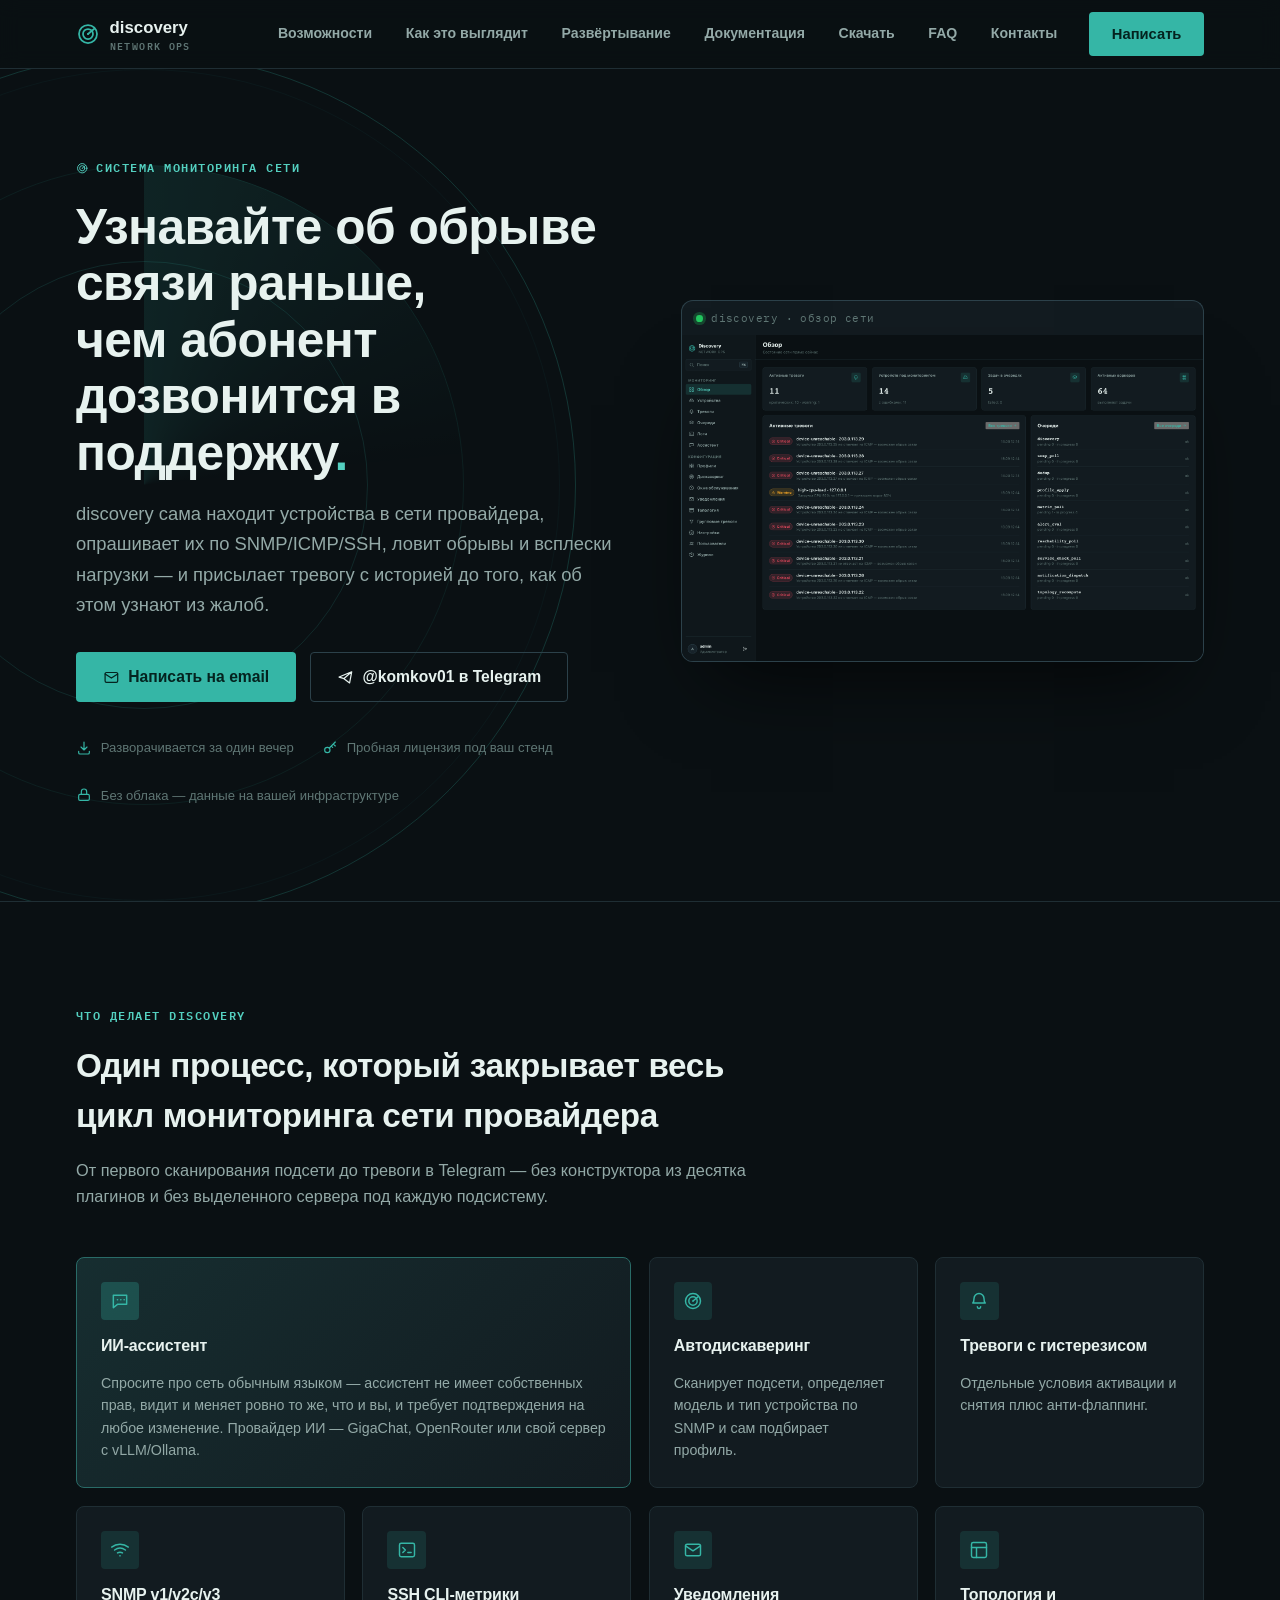
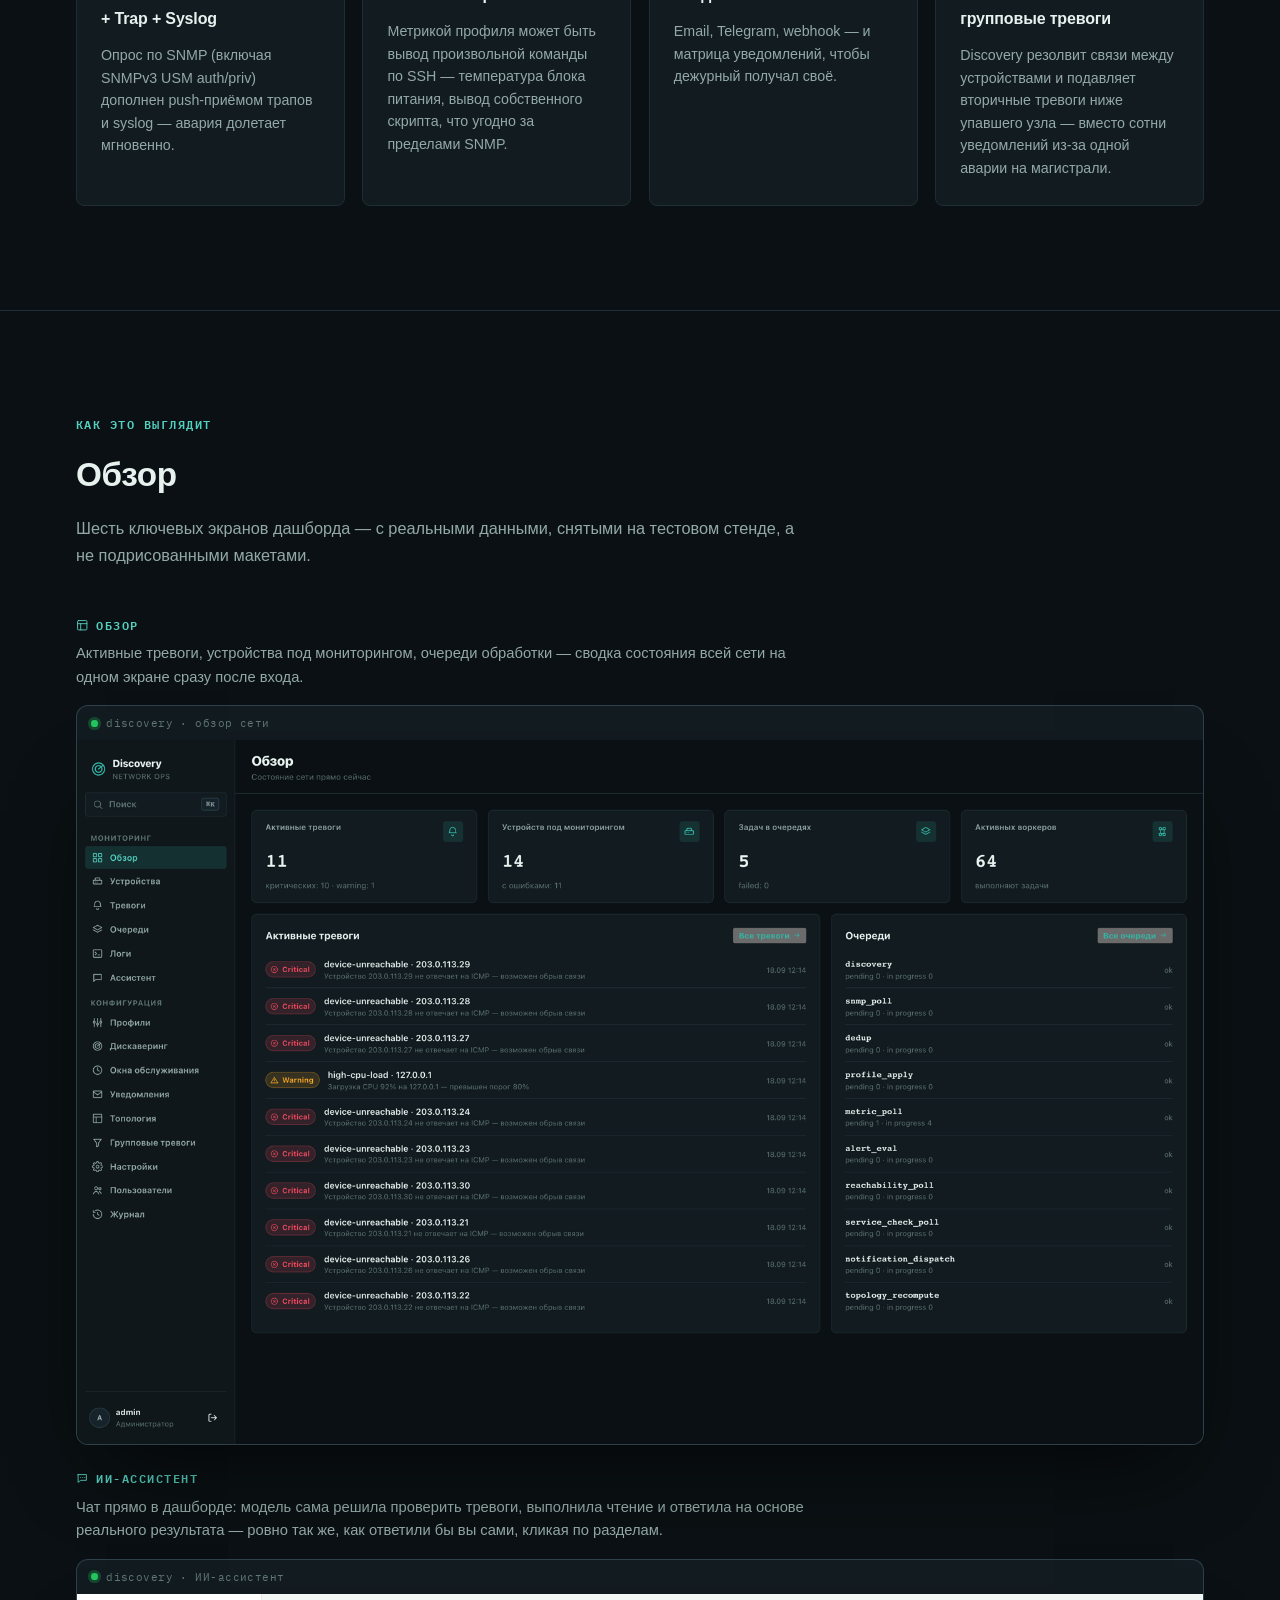
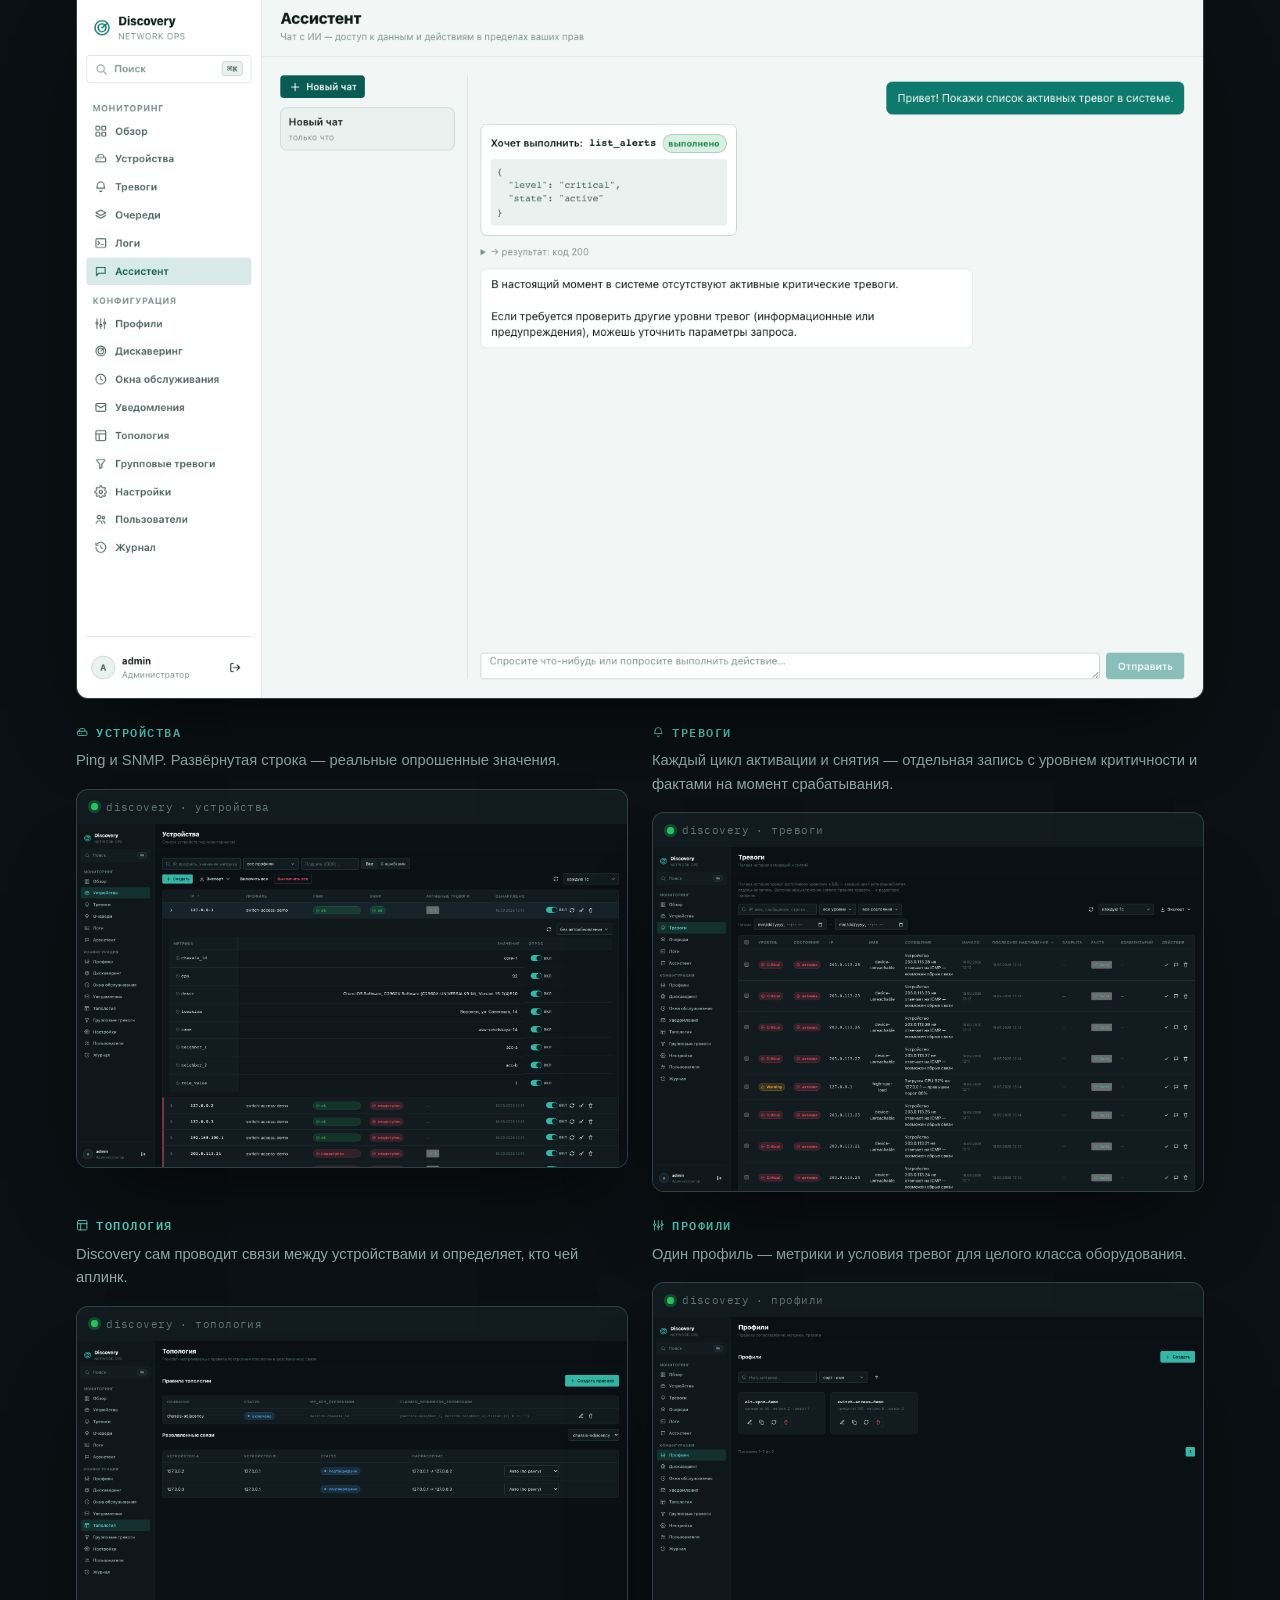
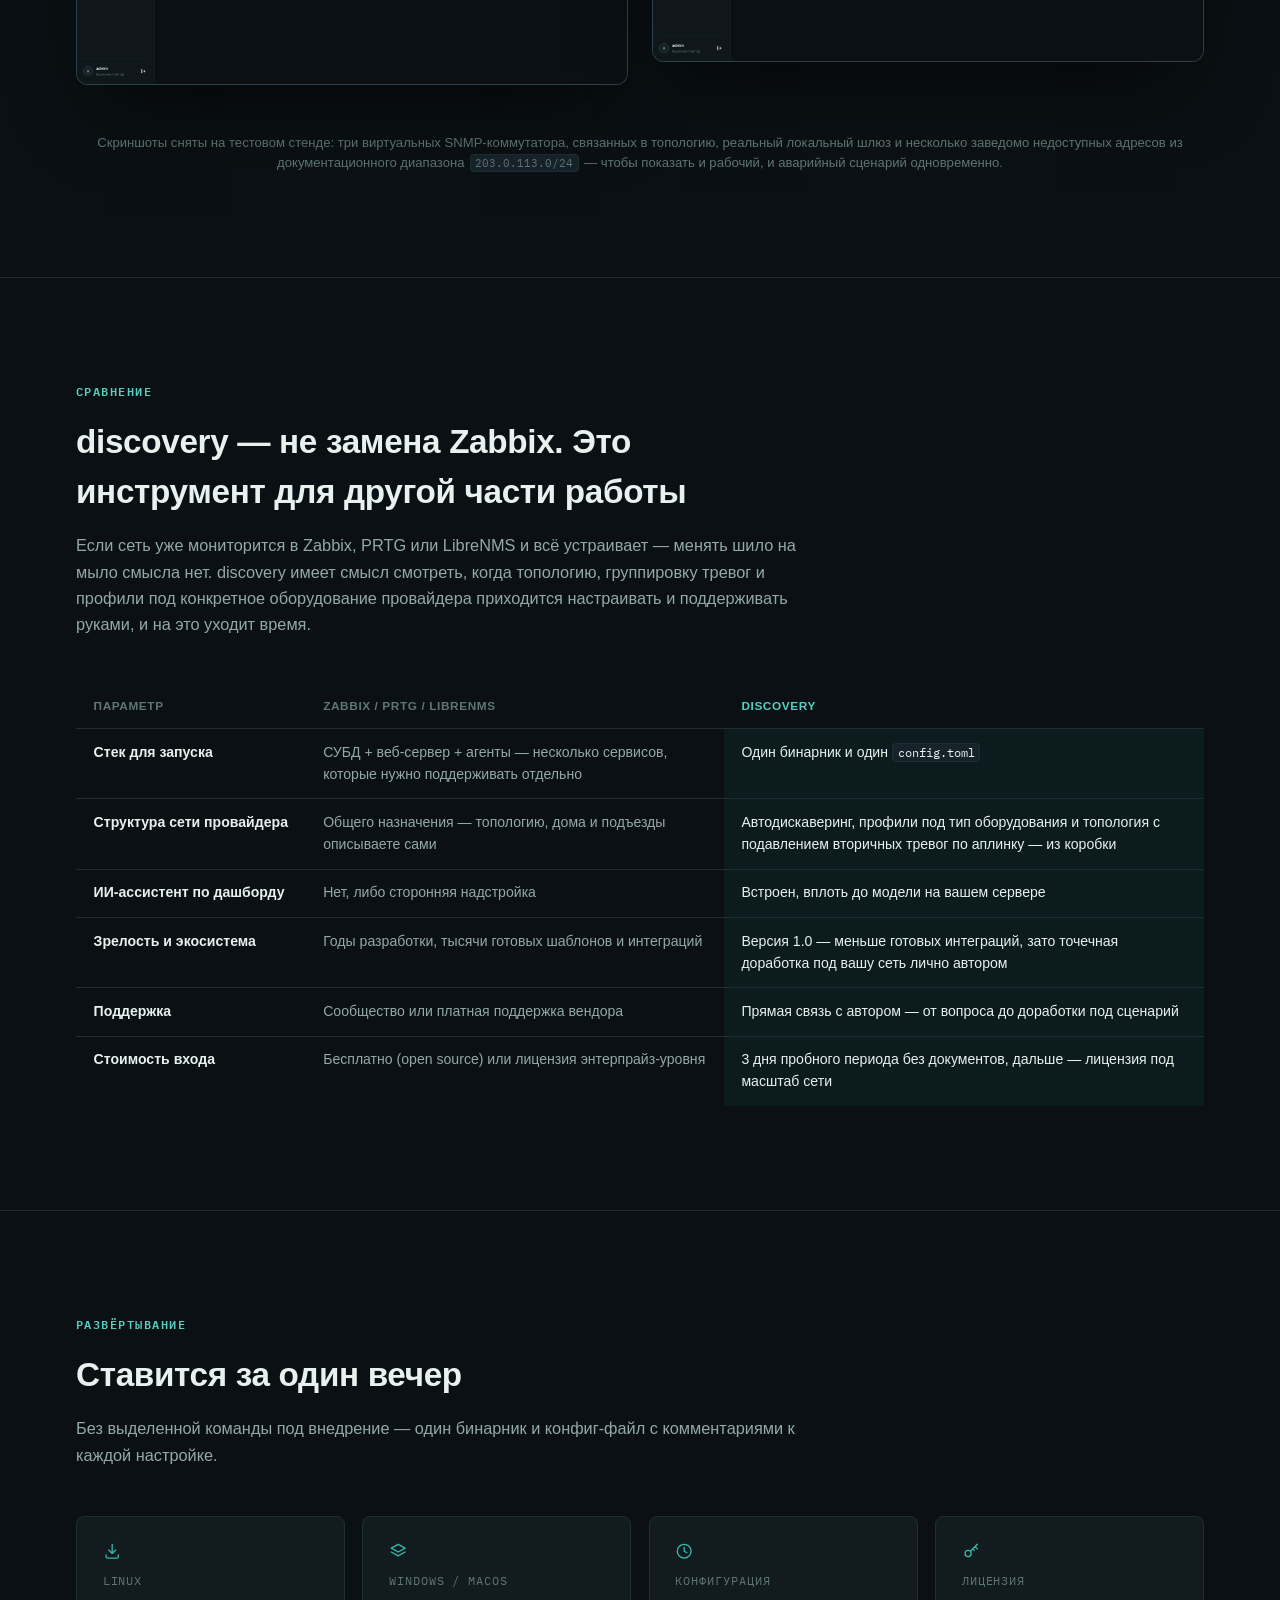
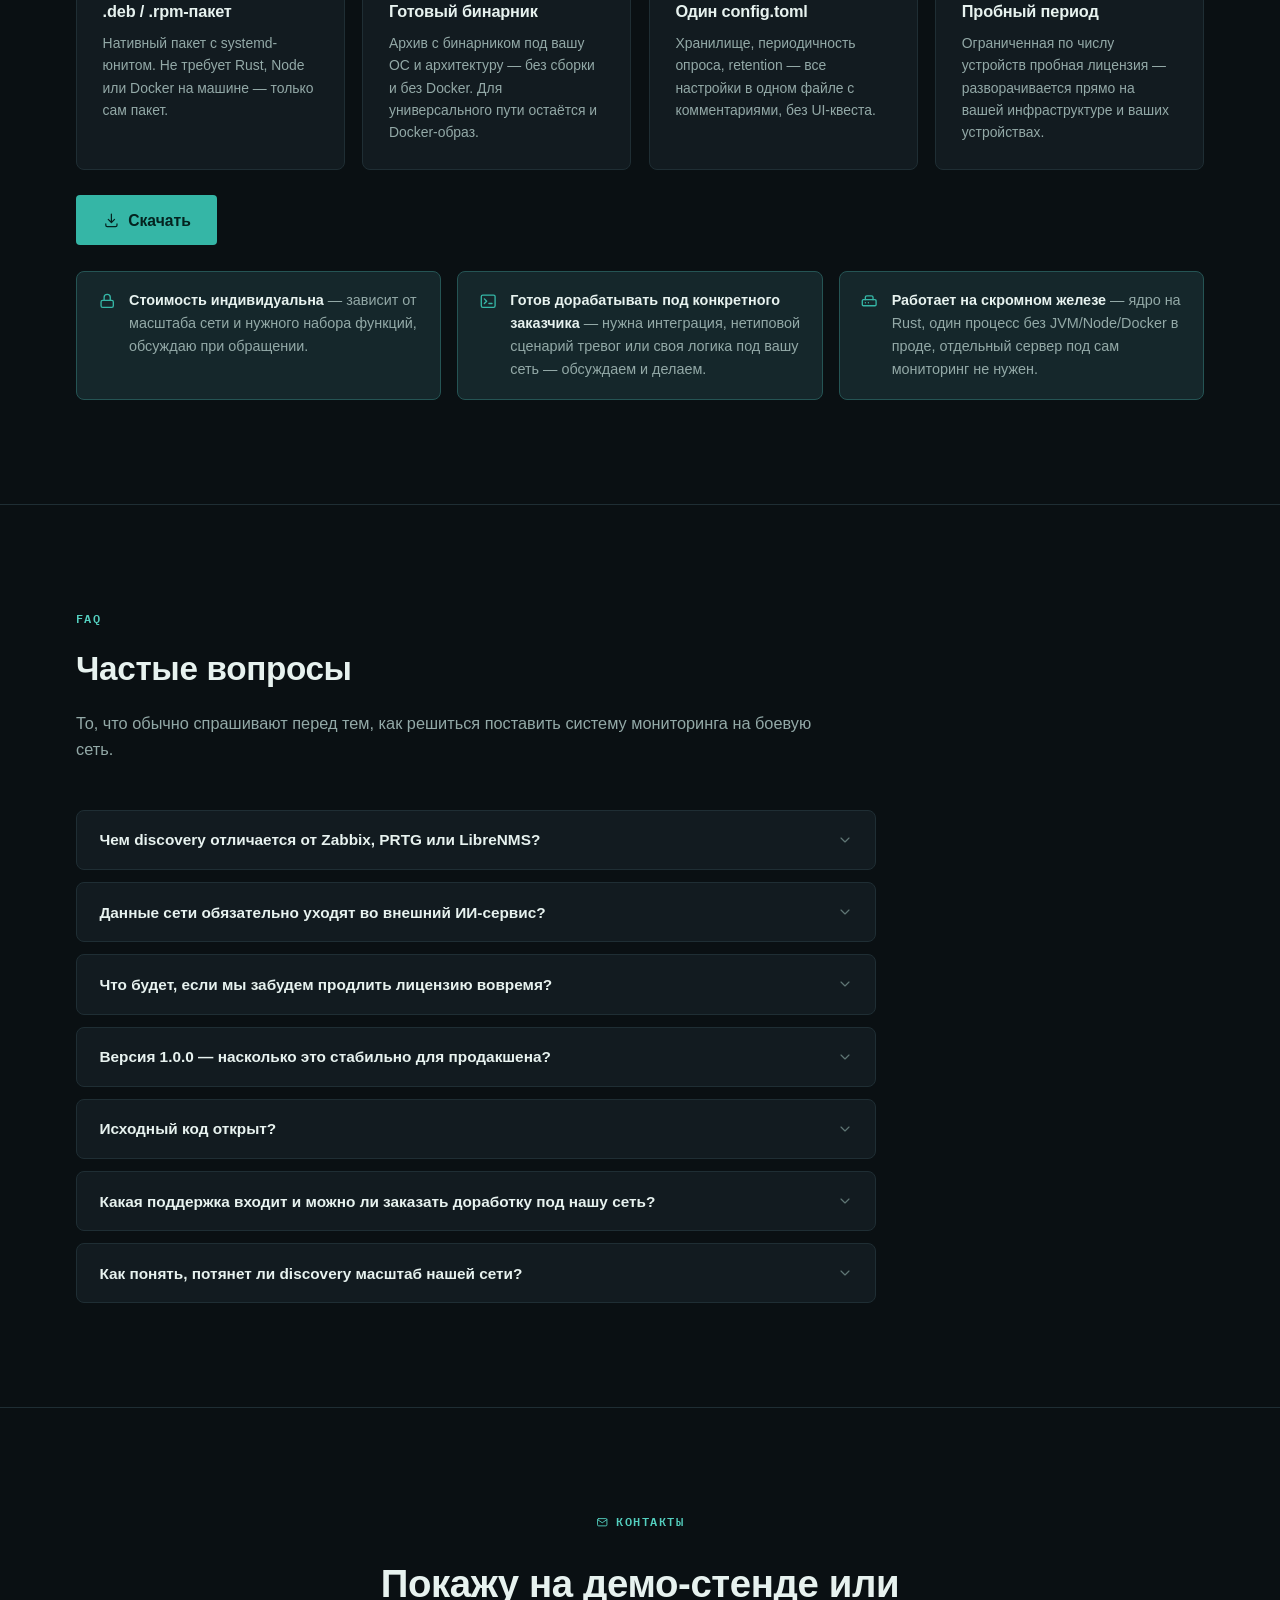
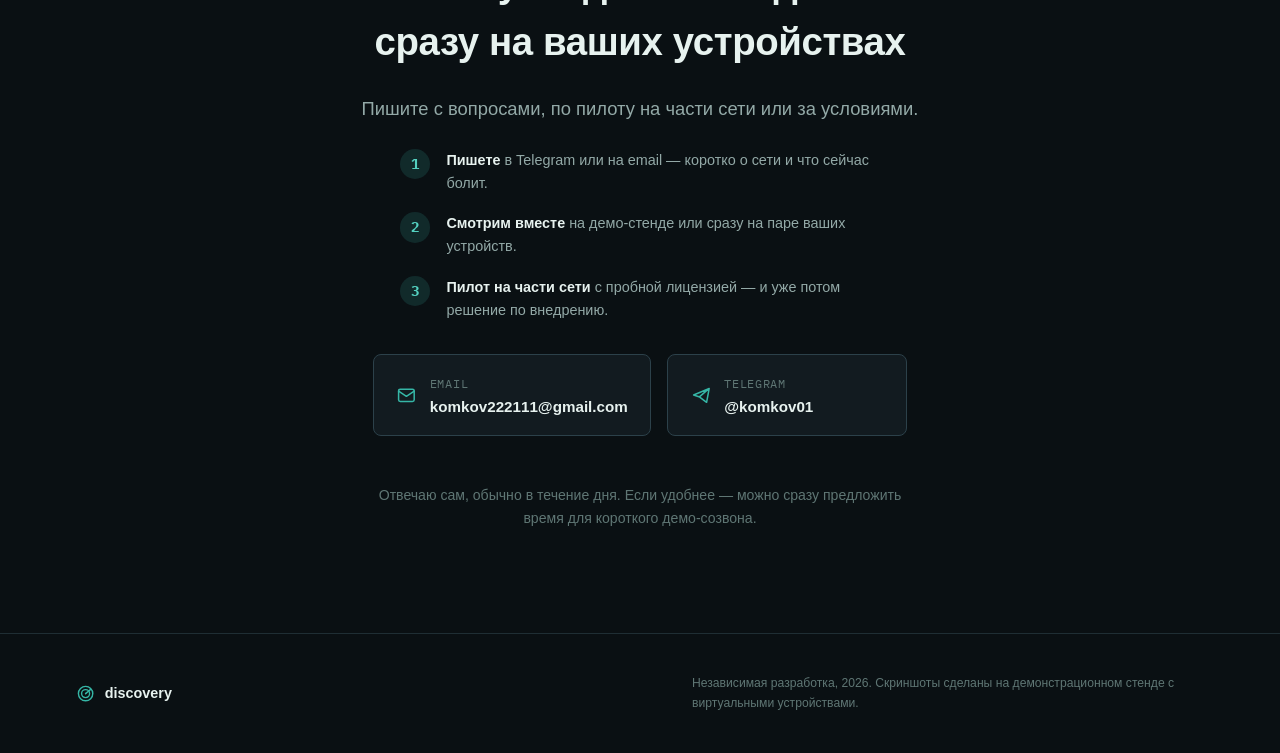
==== index.html @ 9376b946 "Update index.html" ====
<!doctype html>
<html lang="ru">
<head>
<meta charset="utf-8">
<meta name="viewport" content="width=device-width, initial-scale=1">
<title>discovery — система мониторинга сети для интернет-провайдеров</title>
<meta name="description" content="discovery — система мониторинга сети для небольшого регионального интернет-провайдера: ИИ-ассистент дашборда, автодискаверинг устройств, SNMP/ICMP/SSH/Trap/Syslog, тревоги с гистерезисом, уведомления и топология. Разрабатываю и поддерживаю сам.">
<link rel="canonical" href="https://seelentov.github.io/discovery-landing/">
<meta name="theme-color" content="#35b6a6">
<meta property="og:type" content="website">
<meta property="og:site_name" content="discovery">
<meta property="og:title" content="discovery — система мониторинга сети для интернет-провайдеров">
<meta property="og:description" content="Автодискаверинг устройств, SNMP/ICMP/SSH/Trap/Syslog, тревоги с гистерезисом, топология и ИИ-ассистент дашборда. Разворачивается за один вечер.">
<meta property="og:url" content="https://seelentov.github.io/discovery-landing/">
<meta property="og:image" content="https://seelentov.github.io/discovery-landing/assets/img/shot-overview.png">
<meta name="twitter:card" content="summary_large_image">
<meta name="twitter:title" content="discovery — система мониторинга сети для интернет-провайдеров">
<meta name="twitter:description" content="Автодискаверинг устройств, SNMP/ICMP/SSH/Trap/Syslog, тревоги с гистерезисом, топология и ИИ-ассистент дашборда.">
<meta name="twitter:image" content="https://seelentov.github.io/discovery-landing/assets/img/shot-overview.png">
<link rel="icon" type="image/svg+xml" href="data:image/svg+xml,%3Csvg xmlns='http://www.w3.org/2000/svg' viewBox='0 0 24 24'%3E%3Ccircle cx='12' cy='12' r='9' fill='none' stroke='%2335b6a6' stroke-width='2'/%3E%3Ccircle cx='12' cy='12' r='5' fill='none' stroke='%2335b6a6' stroke-width='2'/%3E%3Ccircle cx='12' cy='12' r='1.6' fill='%2335b6a6'/%3E%3C/svg%3E">
<link rel="preconnect" href="https://fonts.googleapis.com">
<link rel="preconnect" href="https://fonts.gstatic.com" crossorigin>
<link href="https://fonts.googleapis.com/css2?family=IBM+Plex+Mono:wght@500;600;700&display=swap" rel="stylesheet">
<link rel="stylesheet" href="assets/css/style.css">
</head>
<body>

<svg class="icon-sprite" aria-hidden="true">
  <defs>
    <symbol id="ic-radar" viewBox="0 0 24 24"><circle cx="12" cy="12" r="9"/><circle cx="12" cy="12" r="5"/><path d="M12 12 18 7"/><circle cx="12" cy="12" r="1" class="ic-fill"/></symbol>
    <symbol id="ic-router" viewBox="0 0 24 24"><rect x="3" y="10" width="18" height="8" rx="1.5"/><path d="M7 10V7a2 2 0 0 1 2-2h6a2 2 0 0 1 2 2v3M7 14h.01M11 14h.01"/></symbol>
    <symbol id="ic-bell" viewBox="0 0 24 24"><path d="M6 9a6 6 0 0 1 12 0c0 4 1.5 5.5 1.5 5.5H4.5S6 13 6 9Z"/><path d="M10 19a2 2 0 0 0 4 0"/></symbol>
    <symbol id="ic-wifi" viewBox="0 0 24 24"><path d="M2 8.5a16 16 0 0 1 20 0M5.5 12a11 11 0 0 1 13 0M9 15.5a6 6 0 0 1 6 0"/><circle cx="12" cy="19" r="1" class="ic-fill"/></symbol>
    <symbol id="ic-terminal" viewBox="0 0 24 24"><rect x="3" y="4" width="18" height="16" rx="2"/><path d="m7 9 3 3-3 3M13 15h4"/></symbol>
    <symbol id="ic-mail" viewBox="0 0 24 24"><rect x="3" y="5" width="18" height="14" rx="2"/><path d="m3 7 9 6 9-6"/></symbol>
    <symbol id="ic-layout" viewBox="0 0 24 24"><rect x="3" y="3" width="18" height="18" rx="2"/><path d="M3 9h18M9 9v12"/></symbol>
    <symbol id="ic-stack" viewBox="0 0 24 24"><path d="m12 3 9 5-9 5-9-5 9-5Z"/><path d="m3 13 9 5 9-5"/></symbol>
    <symbol id="ic-lock" viewBox="0 0 24 24"><rect x="4" y="11" width="16" height="9" rx="2"/><path d="M8 11V7a4 4 0 0 1 8 0v4"/></symbol>
    <symbol id="ic-clock" viewBox="0 0 24 24"><circle cx="12" cy="12" r="9"/><path d="M12 7v5l3.5 2"/></symbol>
    <symbol id="ic-key" viewBox="0 0 24 24"><circle cx="8" cy="15" r="4"/><path d="m11 12 9-9M17 6l3 3M14 9l2 2"/></symbol>
    <symbol id="ic-download" viewBox="0 0 24 24"><path d="M12 3v12m0 0 4.5-4.5M12 15 7.5 10.5"/><path d="M4 17v2a2 2 0 0 0 2 2h12a2 2 0 0 0 2-2v-2"/></symbol>
    <symbol id="ic-arrow-right" viewBox="0 0 24 24"><path d="M5 12h14M13 6l6 6-6 6"/></symbol>
    <symbol id="ic-check-circle" viewBox="0 0 24 24"><circle cx="12" cy="12" r="9"/><path d="m8 12.5 2.5 2.5L16 9.5"/></symbol>
    <symbol id="ic-external" viewBox="0 0 24 24"><path d="M14 4h6v6M20 4 10 14M8 6H5a1 1 0 0 0-1 1v12a1 1 0 0 0 1 1h12a1 1 0 0 0 1-1v-3"/></symbol>
    <symbol id="ic-telegram" viewBox="0 0 24 24"><path d="M21 4 3 11.5l6 2M21 4l-3 16-8-6M21 4 10 13.5"/></symbol>
    <symbol id="ic-history" viewBox="0 0 24 24"><path d="M3 12a9 9 0 1 0 3-6.7"/><path d="M3 4v4h4"/><path d="M12 8v4l3 2"/></symbol>
    <symbol id="ic-sliders" viewBox="0 0 24 24"><path d="M5 21V13M5 9V3M12 21v-4M12 13V3M19 21v-8M19 9V3"/><circle cx="5" cy="11" r="2"/><circle cx="12" cy="15" r="2"/><circle cx="19" cy="11" r="2"/></symbol>
    <symbol id="ic-chat" viewBox="0 0 24 24"><path d="M4 5h16v11H9l-5 4V5Z"/><circle cx="9" cy="10.5" r="1" class="ic-fill"/><circle cx="13" cy="10.5" r="1" class="ic-fill"/><circle cx="17" cy="10.5" r="1" class="ic-fill"/></symbol>
    <symbol id="ic-chevron-down" viewBox="0 0 24 24"><path d="m6 9 6 6 6-6"/></symbol>
  </defs>
</svg>

<header class="site">
  <div class="wrap">
    <a href="#top" class="brand">
      <svg class="ic"><use href="#ic-radar"/></svg>
      <span>discovery<small>NETWORK OPS</small></span>
    </a>
    <nav class="site-nav">
      <div class="nav-links">
        <a href="#features">Возможности</a>
        <a href="#look">Как это выглядит</a>
        <a href="#deploy">Развёртывание</a>
        <a href="docs.html">Документация</a>
        <a href="download.html">Скачать</a>
        <a href="#faq">FAQ</a>
        <a href="#contact">Контакты</a>
      </div>
      <a class="btn btn-primary" href="mailto:komkov222111@gmail.com?subject=discovery%20%E2%80%94%20%D0%B2%D0%BE%D0%BF%D1%80%D0%BE%D1%81">Написать</a>
    </nav>
  </div>
</header>

<main id="top">

  <section class="hero">
    <div class="radar-rings" aria-hidden="true">
      <div class="radar-sweep"></div>
      <i></i><i></i><i></i><i></i>
    </div>
    <div class="wrap hero-grid">
      <div class="hero-copy">
        <span class="eyebrow"><svg class="ic"><use href="#ic-radar"/></svg>Система мониторинга сети</span>
        <h1>Узнавайте об обрыве связи раньше,<br>чем абонент дозвонится в поддержку<span class="hl">.</span></h1>
        <p class="lede">discovery сама находит устройства в сети провайдера, опрашивает их по SNMP/ICMP/SSH, ловит обрывы и всплески нагрузки — и присылает тревогу с историей до того, как об этом узнают из жалоб.</p>
        <div class="cta-row">
          <a class="btn btn-primary btn-lg" href="mailto:komkov222111@gmail.com?subject=discovery%20%E2%80%94%20%D0%B2%D0%BE%D0%BF%D1%80%D0%BE%D1%81">
            <svg class="ic"><use href="#ic-mail"/></svg>Написать на email
          </a>
          <a class="btn btn-ghost btn-lg" href="https://t.me/komkov01" target="_blank" rel="noopener">
            <svg class="ic"><use href="#ic-telegram"/></svg>@komkov01 в Telegram
          </a>
        </div>
        <div class="hero-foot">
          <span class="item"><svg class="ic"><use href="#ic-download"/></svg>Разворачивается за один вечер</span>
          <span class="item"><svg class="ic"><use href="#ic-key"/></svg>Пробная лицензия под ваш стенд</span>
          <span class="item"><svg class="ic"><use href="#ic-lock"/></svg>Без облака — данные на вашей инфраструктуре</span>
        </div>
      </div>
      <div class="frame">
        <div class="frame-bar"><span class="dot"></span>discovery · обзор сети</div>
        <img class="frame-shot" src="assets/img/shot-overview.png" alt="Дашборд discovery: обзор сети — активные тревоги, устройства под мониторингом, очереди обработки">
      </div>
    </div>
  </section>

  <section id="features">
    <div class="wrap">
      <div class="section-head">
        <span class="eyebrow">Что делает discovery</span>
        <h2>Один процесс, который закрывает весь цикл мониторинга сети провайдера</h2>
        <p>От первого сканирования подсети до тревоги в Telegram — без конструктора из десятка плагинов и без выделенного сервера под каждую подсистему.</p>
      </div>
      <div class="feature-grid">
        <div class="feature-card featured">
          <span class="fi"><svg class="ic"><use href="#ic-chat"/></svg></span>
          <h3>ИИ-ассистент</h3>
          <p>Спросите про сеть обычным языком — ассистент не имеет собственных прав, видит и меняет ровно то же, что и вы, и требует подтверждения на любое изменение. Провайдер ИИ — GigaChat, OpenRouter или свой сервер с vLLM/Ollama.</p>
        </div>
        <div class="feature-card">
          <span class="fi"><svg class="ic"><use href="#ic-radar"/></svg></span>
          <h3>Автодискаверинг</h3>
          <p>Сканирует подсети, определяет модель и тип устройства по SNMP и сам подбирает профиль.</p>
        </div>
        <div class="feature-card">
          <span class="fi"><svg class="ic"><use href="#ic-bell"/></svg></span>
          <h3>Тревоги с гистерезисом</h3>
          <p>Отдельные условия активации и снятия плюс анти-флаппинг.</p>
        </div>
        <div class="feature-card">
          <span class="fi"><svg class="ic"><use href="#ic-wifi"/></svg></span>
          <h3>SNMP v1/v2c/v3 + Trap + Syslog</h3>
          <p>Опрос по SNMP (включая SNMPv3 USM auth/priv) дополнен push-приёмом трапов и syslog — авария долетает мгновенно.</p>
        </div>
        <div class="feature-card">
          <span class="fi"><svg class="ic"><use href="#ic-terminal"/></svg></span>
          <h3>SSH CLI-метрики</h3>
          <p>Метрикой профиля может быть вывод произвольной команды по SSH — температура блока питания, вывод собственного скрипта, что угодно за пределами SNMP.</p>
        </div>
        <div class="feature-card">
          <span class="fi"><svg class="ic"><use href="#ic-mail"/></svg></span>
          <h3>Уведомления</h3>
          <p>Email, Telegram, webhook — и матрица уведомлений, чтобы дежурный получал своё.</p>
        </div>
        <div class="feature-card">
          <span class="fi"><svg class="ic"><use href="#ic-layout"/></svg></span>
          <h3>Топология и групповые тревоги</h3>
          <p>Discovery резолвит связи между устройствами и подавляет вторичные тревоги ниже упавшего узла — вместо сотни уведомлений из-за одной аварии на магистрали.</p>
        </div>
      </div>
    </div>
  </section>

  <section id="look">
    <div class="wrap">
      <div class="section-head">
        <span class="eyebrow">Как это выглядит</span>
        <h2>Обзор</h2>
        <p>Шесть ключевых экранов дашборда — с реальными данными, снятыми на тестовом стенде, а не подрисованными макетами.</p>
      </div>

      <div class="gallery">

        <div class="gallery-card featured">
          <div class="gallery-card-head">
            <span class="eyebrow"><svg class="ic"><use href="#ic-layout"/></svg>Обзор</span>
            <p>Активные тревоги, устройства под мониторингом, очереди обработки — сводка состояния всей сети на одном экране сразу после входа.</p>
          </div>
          <div class="frame">
            <div class="frame-bar"><span class="dot"></span>discovery · обзор сети</div>
            <img class="frame-shot" src="assets/img/shot-overview.png" alt="Дашборд discovery: обзор сети — активные тревоги, устройства под мониторингом, очереди обработки">
          </div>
        </div>

        <div class="gallery-card featured">
          <div class="gallery-card-head">
            <span class="eyebrow"><svg class="ic"><use href="#ic-chat"/></svg>ИИ-ассистент</span>
            <p>Чат прямо в дашборде: модель сама решила проверить тревоги, выполнила чтение и ответила на основе реального результата — ровно так же, как ответили бы вы сами, кликая по разделам.</p>
          </div>
          <div class="frame">
            <div class="frame-bar"><span class="dot"></span>discovery · ИИ-ассистент</div>
            <img class="frame-shot" src="assets/img/shot-assistant.png" alt="Чат с ИИ-ассистентом discovery — модель сама решила проверить тревоги и ответила на основе реального результата">
          </div>
        </div>

        <div class="gallery-card">
          <div class="gallery-card-head">
            <span class="eyebrow"><svg class="ic"><use href="#ic-router"/></svg>Устройства</span>
            <p>Ping и SNMP. Развёрнутая строка — реальные опрошенные значения.</p>
          </div>
          <div class="frame">
            <div class="frame-bar"><span class="dot"></span>discovery · устройства</div>
            <img class="frame-shot" src="assets/img/shot-devices.png" alt="Список устройств discovery с раскрытой строкой метрик: реальные значения CPU, sysDescr и локации, опрошенные по SNMP">
          </div>
        </div>

        <div class="gallery-card">
          <div class="gallery-card-head">
            <span class="eyebrow"><svg class="ic"><use href="#ic-bell"/></svg>Тревоги</span>
            <p>Каждый цикл активации и снятия — отдельная запись с уровнем критичности и фактами на момент срабатывания.</p>
          </div>
          <div class="frame">
            <div class="frame-bar"><span class="dot"></span>discovery · тревоги</div>
            <img class="frame-shot" src="assets/img/shot-alerts.png" alt="Таблица тревог discovery: критические и предупреждающие тревоги с сообщениями, временем начала и последнего наблюдения">
          </div>
        </div>

        <div class="gallery-card">
          <div class="gallery-card-head">
            <span class="eyebrow"><svg class="ic"><use href="#ic-layout"/></svg>Топология</span>
            <p>Discovery сам проводит связи между устройствами и определяет, кто чей аплинк.</p>
          </div>
          <div class="frame">
            <div class="frame-bar"><span class="dot"></span>discovery · топология</div>
            <img class="frame-shot" src="assets/img/shot-topology.png" alt="Страница топологии discovery: правило сопоставления по Rhai-выражению и таблица резолвленных связей между тремя устройствами с направлением аплинка">
          </div>
        </div>

        <div class="gallery-card">
          <div class="gallery-card-head">
            <span class="eyebrow"><svg class="ic"><use href="#ic-sliders"/></svg>Профили</span>
            <p>Один профиль — метрики и условия тревог для целого класса оборудования.</p>
          </div>
          <div class="frame">
            <div class="frame-bar"><span class="dot"></span>discovery · профили</div>
            <img class="frame-shot" src="assets/img/shot-profiles.png" alt="Список профилей discovery: два профиля с числом метрик и правил тревог в каждом">
          </div>
        </div>

      </div>

      <p class="demo-note">Скриншоты сняты на тестовом стенде: три виртуальных SNMP-коммутатора, связанных в топологию, реальный локальный шлюз и несколько заведомо недоступных адресов из документационного диапазона <code>203.0.113.0/24</code> — чтобы показать и рабочий, и аварийный сценарий одновременно.</p>
    </div>
  </section>

  <section id="compare">
    <div class="wrap">
      <div class="section-head">
        <span class="eyebrow">Сравнение</span>
        <h2>discovery — не замена Zabbix. Это инструмент для другой части работы</h2>
        <p>Если сеть уже мониторится в Zabbix, PRTG или LibreNMS и всё устраивает — менять шило на мыло смысла нет. discovery имеет смысл смотреть, когда топологию, группировку тревог и профили под конкретное оборудование провайдера приходится настраивать и поддерживать руками, и на это уходит время.</p>
      </div>

      <div class="limits-wrap">
        <table class="compare-table">
          <thead>
            <tr><th>Параметр</th><th>Zabbix / PRTG / LibreNMS</th><th>discovery</th></tr>
          </thead>
          <tbody>
            <tr>
              <td>Стек для запуска</td>
              <td>СУБД + веб-сервер + агенты — несколько сервисов, которые нужно поддерживать отдельно</td>
              <td>Один бинарник и один <code>config.toml</code></td>
            </tr>
            <tr>
              <td>Структура сети провайдера</td>
              <td>Общего назначения — топологию, дома и подъезды описываете сами</td>
              <td>Автодискаверинг, профили под тип оборудования и топология с подавлением вторичных тревог по аплинку — из коробки</td>
            </tr>
            <tr>
              <td>ИИ-ассистент по дашборду</td>
              <td>Нет, либо сторонняя надстройка</td>
              <td>Встроен, вплоть до модели на вашем сервере</td>
            </tr>
            <tr>
              <td>Зрелость и экосистема</td>
              <td>Годы разработки, тысячи готовых шаблонов и интеграций</td>
              <td>Версия 1.0 — меньше готовых интеграций, зато точечная доработка под вашу сеть лично автором</td>
            </tr>
            <tr>
              <td>Поддержка</td>
              <td>Сообщество или платная поддержка вендора</td>
              <td>Прямая связь с автором — от вопроса до доработки под сценарий</td>
            </tr>
            <tr>
              <td>Стоимость входа</td>
              <td>Бесплатно (open source) или лицензия энтерпрайз-уровня</td>
              <td>3 дня пробного периода без документов, дальше — лицензия под масштаб сети</td>
            </tr>
          </tbody>
        </table>
      </div>
    </div>
  </section>

  <section id="deploy">
    <div class="wrap">
      <div class="section-head">
        <span class="eyebrow">Развёртывание</span>
        <h2>Ставится за один вечер</h2>
        <p>Без выделенной команды под внедрение — один бинарник и конфиг-файл с комментариями к каждой настройке.</p>
      </div>
      <div class="deploy-grid">
        <div class="deploy-card">
          <svg class="ic"><use href="#ic-download"/></svg>
          <div class="step">LINUX</div>
          <h3>.deb / .rpm-пакет</h3>
          <p>Нативный пакет с systemd-юнитом. Не требует Rust, Node или Docker на машине — только сам пакет.</p>
        </div>
        <div class="deploy-card">
          <svg class="ic"><use href="#ic-stack"/></svg>
          <div class="step">WINDOWS / MACOS</div>
          <h3>Готовый бинарник</h3>
          <p>Архив с бинарником под вашу ОС и архитектуру — без сборки и без Docker. Для универсального пути остаётся и Docker-образ.</p>
        </div>
        <div class="deploy-card">
          <svg class="ic"><use href="#ic-clock"/></svg>
          <div class="step">КОНФИГУРАЦИЯ</div>
          <h3>Один config.toml</h3>
          <p>Хранилище, периодичность опроса, retention — все настройки в одном файле с комментариями, без UI-квеста.</p>
        </div>
        <div class="deploy-card">
          <svg class="ic"><use href="#ic-key"/></svg>
          <div class="step">ЛИЦЕНЗИЯ</div>
          <h3>Пробный период</h3>
          <p>Ограниченная по числу устройств пробная лицензия — разворачивается прямо на вашей инфраструктуре и ваших устройствах.</p>
        </div>
      </div>

      <div class="cta-row" style="margin-top:1.6rem">
        <a class="btn btn-primary btn-lg" href="download.html">
          <svg class="ic"><use href="#ic-download"/></svg>Скачать
        </a>
      </div>

      <div class="notes-grid">
        <div class="price-note">
          <svg class="ic"><use href="#ic-lock"/></svg>
          <p><strong>Стоимость индивидуальна</strong> — зависит от масштаба сети и нужного набора функций, обсуждаю при обращении.</p>
        </div>
        <div class="price-note">
          <svg class="ic"><use href="#ic-terminal"/></svg>
          <p><strong>Готов дорабатывать под конкретного заказчика</strong> — нужна интеграция, нетиповой сценарий тревог или своя логика под вашу сеть — обсуждаем и делаем.</p>
        </div>
        <div class="price-note">
          <svg class="ic"><use href="#ic-router"/></svg>
          <p><strong>Работает на скромном железе</strong> — ядро на Rust, один процесс без JVM/Node/Docker в проде, отдельный сервер под сам мониторинг не нужен.</p>
        </div>
      </div>
    </div>
  </section>

  <section id="faq">
    <div class="wrap">
      <div class="section-head">
        <span class="eyebrow">FAQ</span>
        <h2>Частые вопросы</h2>
        <p>То, что обычно спрашивают перед тем, как решиться поставить систему мониторинга на боевую сеть.</p>
      </div>

      <div class="faq-list">
        <details class="faq-item">
          <summary>Чем discovery отличается от Zabbix, PRTG или LibreNMS?<svg class="ic ic-chevron"><use href="#ic-chevron-down"/></svg></summary>
          <div class="faq-body">
            <p>Это не универсальный монитор «для всего», а инструмент под структуру сети провайдера: автодискаверинг, профили оборудования, топология домов и подъездов, подавление вторичных тревог по аплинку и ИИ-ассистент — сразу из коробки, без месяцев настройки шаблонов и плагинов вручную. Подробное сравнение — <a href="#compare">в разделе выше</a>.</p>
          </div>
        </details>
        <details class="faq-item">
          <summary>Данные сети обязательно уходят во внешний ИИ-сервис?<svg class="ic ic-chevron"><use href="#ic-chevron-down"/></svg></summary>
          <div class="faq-body">
            <p>Нет. Провайдера ИИ-ассистента выбираете вы: GigaChat, OpenRouter — или собственный сервер с vLLM/Ollama, и тогда данные вообще не покидают вашу инфраструктуру. Публичный API — тоже вариант, но не единственный.</p>
          </div>
        </details>
        <details class="faq-item">
          <summary>Что будет, если мы забудем продлить лицензию вовремя?<svg class="ic ic-chevron"><use href="#ic-chevron-down"/></svg></summary>
          <div class="faq-body">
            <p>Ничего катастрофического — сеть не «ослепнет». Устройства продолжают опрашиваться, тревоги продолжают срабатывать и уведомления приходить. Ограничивается только создание нового: новые профили, устройства и конфигурации дискаверинга — до продления. Это осознанно отличается от автоматического пробного периода, где по истечении срока доступ блокируется полностью (см. условия на <a href="download.html#trial">странице загрузки</a>) — для уже работающей системы полная потеря видимости сети из-за забытого продления недопустима.</p>
          </div>
        </details>
        <details class="faq-item">
          <summary>Версия 1.0.0 — насколько это стабильно для продакшена?<svg class="ic ic-chevron"><use href="#ic-chevron-down"/></svg></summary>
          <div class="faq-body">
            <p>Свежая версия означает, что я как автор лично включён в каждое внедрение: смотрю логи, донастраиваю профили под ваше оборудование, быстро правлю найденные шероховатости. Начать пилотом на части сети или на демо-стенде — нормальный путь для любого нового инструмента мониторинга, а не признак недоверия к продукту.</p>
          </div>
        </details>
        <details class="faq-item">
          <summary>Исходный код открыт?<svg class="ic ic-chevron"><use href="#ic-chevron-down"/></svg></summary>
          <div class="faq-body">
            <p>Открыты репозиторий документации и репозиторий готовых сборок — сама кодовая база discovery проприетарная. Если перед внедрением в продакшен нужен аудит безопасности, формат обсуждаем отдельно.</p>
          </div>
        </details>
        <details class="faq-item">
          <summary>Какая поддержка входит и можно ли заказать доработку под нашу сеть?<svg class="ic ic-chevron"><use href="#ic-chevron-down"/></svg></summary>
          <div class="faq-body">
            <p>Да — от точечных консультаций до доработки под нетиповой сценарий тревог или интеграцию с вашими системами. Конкретный объём поддержки и условия обсуждаем индивидуально при лицензировании.</p>
          </div>
        </details>
        <details class="faq-item">
          <summary>Как понять, потянет ли discovery масштаб нашей сети?<svg class="ic ic-chevron"><use href="#ic-chevron-down"/></svg></summary>
          <div class="faq-body">
            <p>Точного порога по числу устройств я сейчас не публикую — ядро на Rust и рассчитано на скромные ресурсы сервера, но самый надёжный способ проверить — развернуть пробную версию на части вашей сети или на демо-стенде и посмотреть на реальную нагрузку.</p>
          </div>
        </details>
      </div>
    </div>
  </section>

  <section class="cta-section" id="contact">
    <div class="wrap">
      <span class="eyebrow"><svg class="ic"><use href="#ic-mail"/></svg>Контакты</span>
      <h2>Покажу на демо-стенде или сразу на ваших устройствах</h2>
      <p class="lede">Пишите с вопросами, по пилоту на части сети или за условиями.</p>
      <div class="flow">
        <div class="flow-step">
          <span class="flow-step__num"></span>
          <p><strong>Пишете</strong> в Telegram или на email — коротко о сети и что сейчас болит.</p>
        </div>
        <div class="flow-step">
          <span class="flow-step__num"></span>
          <p><strong>Смотрим вместе</strong> на демо-стенде или сразу на паре ваших устройств.</p>
        </div>
        <div class="flow-step">
          <span class="flow-step__num"></span>
          <p><strong>Пилот на части сети</strong> с пробной лицензией — и уже потом решение по внедрению.</p>
        </div>
      </div>
      <div class="contact-cards">
        <a class="contact-card" href="mailto:komkov222111@gmail.com?subject=discovery%20%E2%80%94%20%D0%B2%D0%BE%D0%BF%D1%80%D0%BE%D1%81">
          <svg class="ic"><use href="#ic-mail"/></svg>
          <span><span class="lbl">EMAIL</span><br><span class="val">komkov222111@gmail.com</span></span>
        </a>
        <a class="contact-card" href="https://t.me/komkov01" target="_blank" rel="noopener">
          <svg class="ic"><use href="#ic-telegram"/></svg>
          <span><span class="lbl">TELEGRAM</span><br><span class="val">@komkov01</span></span>
        </a>
      </div>
      <p class="signoff">Отвечаю сам, обычно в течение дня. Если удобнее — можно сразу предложить время для короткого демо-созвона.</p>
    </div>
  </section>

</main>

<footer class="site">
  <div class="wrap">
    <a href="#top" class="brand">
      <svg class="ic"><use href="#ic-radar"/></svg>
      <span>discovery</span>
    </a>
    <p class="fine">Независимая разработка, 2026. Скриншоты сделаны на демонстрационном стенде с виртуальными устройствами.</p>
  </div>
</footer>

</body>
</html>
---- assets/css/style.css ----
/* ============================================================================
   TOKENS — lifted directly from discovery's own dashboard (crates/web/frontend/
   src/styles/global.css), dark palette only. The product's identity is dark NOC
   glass + teal; this page deliberately stays in that one world rather than also
   building a light variant — it's showing screenshots of a dark UI, and a light
   wrapper around a dark product would read as two different pieces of software.
============================================================================ */
:root {
  --bg-canvas:      #0a1013;
  --surface-1:      #0f171b;
  --surface-2:      #121b20;
  --surface-3:      #17232a;
  --surface-raised: #182731;
  --border:         #1f2e34;
  --border-strong:  #2c414a;
  --text-primary:   #e7f2ef;
  --text-secondary: #93a9a7;
  --text-muted:     #5f7674;
  --accent:         #35b6a6;
  --accent-strong:  #54d0c0;
  --accent-contrast:#04231f;
  --status-ok:      #22c55e;
  --status-info:    #4d9fe0;
  --status-warning: #f5a524;
  --status-critical:#ef4a5f;

  --font-ui:   -apple-system, BlinkMacSystemFont, "Segoe UI", "Helvetica Neue", Arial, sans-serif;
  --font-mono: "IBM Plex Mono", ui-monospace, "SF Mono", "Cascadia Code", "JetBrains Mono", Consolas, "Liberation Mono", monospace;

  --radius-sm: .25rem; --radius-md: .5rem; --radius-lg: .75rem; --radius-xl: 1.1rem; --radius-pill: 999px;
  --ease: cubic-bezier(.4,0,.2,1);
  --content-w: 74rem;
}

*, *::before, *::after { box-sizing: border-box; }
html { scroll-behavior: smooth; }
html, body { height: 100%; }
body { margin: 0; }
h1, h2, h3, h4, p, figure { margin: 0; }
ul, ol { margin: 0; padding: 0; list-style: none; }
a { color: inherit; text-decoration: none; }
img, svg { display: block; max-width: 100%; }
button { font: inherit; color: inherit; cursor: pointer; }

body {
  font-family: var(--font-ui);
  background: var(--bg-canvas);
  color: var(--text-primary);
  -webkit-font-smoothing: antialiased;
  line-height: 1.5;
  overflow-x: hidden;
}
::selection { background: var(--accent); color: var(--accent-contrast); }
:focus-visible { outline: 2px solid var(--accent-strong); outline-offset: 2px; border-radius: var(--radius-sm); }
@media (prefers-reduced-motion: reduce) {
  html { scroll-behavior: auto; }
  *, *::before, *::after { animation-duration: .001ms !important; transition-duration: .001ms !important; }
}

/* ============================================================================
   ICONS — same convention as the product: 1.75 stroke, round caps, currentColor.
============================================================================ */
.ic { width: 1em; height: 1em; stroke: currentColor; fill: none; stroke-width: 1.75; stroke-linecap: round; stroke-linejoin: round; flex-shrink: 0; }
.ic-fill { fill: currentColor; stroke: none; }
.icon-sprite { position: absolute; width: 0; height: 0; overflow: hidden; }

/* ============================================================================
   TYPE SCALE
============================================================================ */
h1, h2, h3 { text-wrap: balance; font-weight: 700; letter-spacing: -.01em; }
.eyebrow {
  font-family: var(--font-mono); font-size: .78rem; font-weight: 600; letter-spacing: .12em;
  text-transform: uppercase; color: var(--accent-strong); display: inline-flex; align-items: center; gap: .5rem;
}
.lede { font-size: 1.15rem; color: var(--text-secondary); max-width: 42rem; line-height: 1.65; }
p.body { color: var(--text-secondary); line-height: 1.65; max-width: 62ch; }
.mono { font-family: var(--font-mono); }
code, .code { font-family: var(--font-mono); font-size: .85em; background: var(--surface-3); border: 1px solid var(--border); border-radius: 4px; padding: .1em .4em; }

/* ============================================================================
   LAYOUT SHELL
============================================================================ */
.wrap { max-width: var(--content-w); margin: 0 auto; padding: 0 1.75rem; }
section { padding: 6.5rem 0; border-top: 1px solid var(--border); }
section:first-of-type, .hero { border-top: none; }
@media (max-width: 720px) { section { padding: 4rem 0; } }

.section-head { max-width: 46rem; margin-bottom: 3rem; display: flex; flex-direction: column; gap: 1rem; }
.section-head h2 { font-size: clamp(1.6rem, 2.6vw, 2.2rem); }
.section-head p { color: var(--text-secondary); font-size: 1.02rem; line-height: 1.6; }

/* ============================================================================
   HEADER
============================================================================ */
header.site {
  position: sticky; top: 0; z-index: 40;
  background: color-mix(in srgb, var(--bg-canvas) 88%, transparent);
  backdrop-filter: blur(10px);
  border-bottom: 1px solid var(--border);
}
header.site .wrap { display: flex; align-items: center; justify-content: space-between; height: 4.25rem; }
.brand { display: flex; align-items: center; gap: .6rem; font-weight: 700; font-size: 1.05rem; }
.brand .ic { width: 1.5rem; height: 1.5rem; color: var(--accent); }
.brand small { display: block; font-family: var(--font-mono); font-size: .62rem; font-weight: 600; letter-spacing: .14em; color: var(--text-muted); margin-top: -.1rem; }
nav.site-nav { display: flex; align-items: center; gap: 2rem; }
nav.site-nav .nav-links { display: flex; align-items: center; gap: 2.1rem; }
nav.site-nav .nav-links a { font-size: .88rem; font-weight: 600; color: var(--text-secondary); transition: color .15s var(--ease); }
nav.site-nav .nav-links a:hover { color: var(--text-primary); }
@media (max-width: 860px) { nav.site-nav .nav-links { display: none; } }

/* ============================================================================
   BUTTONS
============================================================================ */
.btn {
  display: inline-flex; align-items: center; gap: .55rem; height: 2.75rem; padding: 0 1.35rem;
  border-radius: var(--radius-sm); font-weight: 700; font-size: .92rem; border: 1px solid transparent;
  transition: transform .12s var(--ease), background .12s var(--ease), border-color .12s var(--ease);
  white-space: nowrap;
}
.btn:active { transform: translateY(1px); }
.btn .ic { width: 1.05rem; height: 1.05rem; }
.btn-primary { background: var(--accent); color: var(--accent-contrast); }
.btn-primary:hover { background: var(--accent-strong); }
.btn-ghost { background: transparent; border-color: var(--border-strong); color: var(--text-primary); }
.btn-ghost:hover { border-color: var(--accent); color: var(--accent-strong); }
.btn-lg { height: 3.1rem; padding: 0 1.6rem; font-size: .98rem; }
.cta-row { display: flex; align-items: center; gap: .9rem; flex-wrap: wrap; }

/* ============================================================================
   HERO
============================================================================ */
.hero { position: relative; padding: 5.5rem 0 6rem; overflow: hidden; }
.hero-grid { display: grid; grid-template-columns: 1.05fr 1fr; gap: 3.5rem; align-items: center; position: relative; z-index: 2; }
@media (max-width: 980px) { .hero-grid { grid-template-columns: 1fr; } }

.radar-rings { position: absolute; left: -18rem; top: 50%; transform: translateY(-50%); width: 54rem; height: 54rem; pointer-events: none; z-index: 1; }
.radar-rings i { position: absolute; inset: 0; margin: auto; border: 1px solid color-mix(in srgb, var(--accent) 22%, transparent); border-radius: 50%; }
.radar-rings i:nth-child(1) { width: 16rem; height: 16rem; }
.radar-rings i:nth-child(2) { width: 28rem; height: 28rem; border-color: color-mix(in srgb, var(--accent) 15%, transparent); }
.radar-rings i:nth-child(3) { width: 40rem; height: 40rem; border-color: color-mix(in srgb, var(--accent) 9%, transparent); }
.radar-rings i:nth-child(4) { width: 52rem; height: 52rem; border-color: color-mix(in srgb, var(--accent) 5%, transparent); }
.radar-sweep {
  position: absolute; inset: 0; margin: auto; width: 40rem; height: 40rem; border-radius: 50%;
  background: conic-gradient(from 0deg, color-mix(in srgb, var(--accent) 24%, transparent), transparent 24%);
  animation: sweep 7s linear infinite; opacity: .5; mask: radial-gradient(circle, transparent 0, black 1px, black calc(100% - 1px), transparent 100%);
}
@keyframes sweep { to { transform: rotate(360deg); } }

.hero-copy h1 { font-size: clamp(2.1rem, 4vw, 3.1rem); line-height: 1.14; margin: 1.1rem 0 1.1rem; }
.hero-copy h1 .hl { color: var(--accent-strong); }
.hero-copy .lede { margin-bottom: 2rem; }
.hero-foot { margin-top: 2.25rem; display: flex; gap: 1.75rem; flex-wrap: wrap; }
.hero-foot .item { display: flex; align-items: center; gap: .55rem; font-size: .82rem; color: var(--text-muted); }
.hero-foot .ic { width: 1rem; height: 1rem; color: var(--accent); }

/* framed screenshot */
.frame { position: relative; border-radius: var(--radius-xl); }
.frame::before {
  content: ""; position: absolute; inset: -3rem; z-index: -1; border-radius: 50%;
  background: radial-gradient(closest-side, color-mix(in srgb, var(--accent) 20%, transparent), transparent 72%);
  filter: blur(6px);
}
.frame-bar {
  display: flex; align-items: center; gap: .5rem; background: var(--surface-2);
  border: 1px solid var(--border-strong); border-bottom: none;
  border-radius: var(--radius-lg) var(--radius-lg) 0 0; padding: .55rem .9rem;
  font-family: var(--font-mono); font-size: .68rem; letter-spacing: .04em; color: var(--text-muted);
}
.frame-bar .dot { width: .42rem; height: .42rem; border-radius: 50%; background: var(--status-ok); box-shadow: 0 0 0 3px color-mix(in srgb, var(--status-ok) 25%, transparent); animation: pulse 2s infinite; flex-shrink: 0; }
@keyframes pulse { 0%,100% { opacity: 1; } 50% { opacity: .35; } }
.frame-shot {
  display: block; width: 100%; border: 1px solid var(--border-strong); border-top: none;
  border-radius: 0 0 var(--radius-lg) var(--radius-lg);
  box-shadow: 0 40px 80px -30px rgba(0,0,0,.7);
}

/* ============================================================================
   FEATURE GRID
============================================================================ */
.feature-grid { display: grid; grid-template-columns: repeat(auto-fit, minmax(15.5rem, 1fr)); gap: 1.1rem; }
.feature-card {
  background: var(--surface-2); border: 1px solid var(--border); border-radius: var(--radius-md);
  padding: 1.5rem 1.5rem 1.6rem; display: flex; flex-direction: column; gap: .85rem;
  transition: border-color .15s var(--ease), transform .15s var(--ease);
}
.feature-card:hover { border-color: var(--border-strong); transform: translateY(-2px); }
.feature-card.featured {
  grid-column: span 2;
  background: linear-gradient(135deg, color-mix(in srgb, var(--accent) 12%, var(--surface-2)), var(--surface-2));
  border-color: color-mix(in srgb, var(--accent) 45%, var(--border));
}
@media (max-width: 700px) { .feature-card.featured { grid-column: span 1; } }
.feature-card .fi {
  width: 2.4rem; height: 2.4rem; border-radius: var(--radius-sm); display: flex; align-items: center; justify-content: center;
  background: color-mix(in srgb, var(--accent) 14%, transparent); color: var(--accent);
}
.feature-card.featured .fi { background: color-mix(in srgb, var(--accent) 26%, transparent); }
.feature-card .fi .ic { width: 1.25rem; height: 1.25rem; }
.feature-card h3 { font-size: 1rem; }
.feature-card p { font-size: .89rem; color: var(--text-secondary); line-height: 1.58; }

/* ============================================================================
   SCREENSHOT GALLERY — six-page mosaic: two featured (full-width) cards up top
   (Overview, then AI Assistant), four equal cards below in a responsive 2x2 grid.
============================================================================ */
.gallery { display: grid; grid-template-columns: repeat(6, 1fr); gap: 1.5rem; }
.gallery-card {
  grid-column: span 3; display: flex; flex-direction: column; gap: 1rem;
}
.gallery-card.featured { grid-column: span 6; }
@media (max-width: 900px) {
  .gallery-card, .gallery-card.featured { grid-column: span 6; }
}
.gallery-card-head { display: flex; flex-direction: column; gap: .5rem; }
.gallery-card-head .eyebrow { width: fit-content; }
.gallery-card-head p { font-size: .92rem; color: var(--text-secondary); line-height: 1.6; max-width: 46rem; }
.gallery-card .frame::before { inset: -2rem; }
.demo-note { margin-top: 3rem; text-align: center; font-size: .82rem; color: var(--text-muted); }
.demo-note code { margin: 0 .15em; }

/* ============================================================================
   DEPLOY / LICENSE STRIP
============================================================================ */
.deploy-grid { display: grid; grid-template-columns: repeat(auto-fit, minmax(16rem, 1fr)); gap: 1.1rem; }
.deploy-card { background: var(--surface-2); border: 1px solid var(--border); border-radius: var(--radius-md); padding: 1.6rem; }
.deploy-card .step { font-family: var(--font-mono); font-size: .72rem; color: var(--text-muted); letter-spacing: .08em; margin-bottom: .6rem; }
.deploy-card h3 { font-size: 1.02rem; margin-bottom: .55rem; }
.deploy-card p { font-size: .87rem; color: var(--text-secondary); line-height: 1.6; }
.deploy-card .ic { width: 1.15rem; height: 1.15rem; color: var(--accent); margin-bottom: .7rem; }

.notes-grid { margin-top: 1.6rem; display: grid; grid-template-columns: repeat(auto-fit, minmax(20rem, 1fr)); gap: 1rem; }
.price-note {
  display: flex; align-items: flex-start; gap: .8rem;
  background: color-mix(in srgb, var(--accent) 8%, var(--surface-2)); border: 1px solid color-mix(in srgb, var(--accent) 28%, var(--border));
  border-radius: var(--radius-md); padding: 1.1rem 1.3rem;
}
.price-note .ic { width: 1.15rem; height: 1.15rem; color: var(--accent); margin-top: .15rem; flex-shrink: 0; }
.price-note p { font-size: .9rem; color: var(--text-secondary); line-height: 1.6; }
.price-note strong { color: var(--text-primary); }

/* ============================================================================
   CTA / FOOTER
============================================================================ */
.cta-section { text-align: center; }
.cta-section .wrap { display: flex; flex-direction: column; align-items: center; gap: 1.5rem; }
.cta-section h2 { font-size: clamp(1.7rem, 3vw, 2.4rem); max-width: 38rem; }
.cta-section p.lede { text-align: center; }
.contact-cards { display: flex; gap: 1rem; flex-wrap: wrap; justify-content: center; margin-top: .5rem; }
.contact-card {
  display: flex; align-items: center; gap: .8rem; background: var(--surface-2); border: 1px solid var(--border-strong);
  border-radius: var(--radius-md); padding: 1rem 1.4rem; min-width: 15rem; text-align: left;
  transition: border-color .15s var(--ease), transform .15s var(--ease);
}
.contact-card:hover { border-color: var(--accent); transform: translateY(-2px); }
.contact-card .ic { width: 1.3rem; height: 1.3rem; color: var(--accent); }
.contact-card .lbl { font-size: .72rem; color: var(--text-muted); font-family: var(--font-mono); letter-spacing: .06em; }
.contact-card .val { font-weight: 700; font-size: .95rem; }
.signoff { margin-top: 1.5rem; font-size: .88rem; color: var(--text-muted); max-width: 34rem; line-height: 1.6; }

footer.site { padding: 2.5rem 0; border-top: 1px solid var(--border); }
footer.site .wrap { display: flex; align-items: center; justify-content: space-between; gap: 1rem; flex-wrap: wrap; }
footer.site .brand { font-size: .9rem; }
footer.site .brand .ic { width: 1.2rem; height: 1.2rem; }
footer.site .fine { font-size: .76rem; color: var(--text-muted); max-width: 32rem; line-height: 1.6; }

/* ============================================================================
   TRUST STRIP — slim credibility band right under the hero, standing in for
   the customer logos/testimonials this early-stage product doesn't have yet.
============================================================================ */
.trust-strip { padding: 2.75rem 0; background: var(--surface-1); border-top: 1px solid var(--border); }
.trust-strip-inner { display: flex; flex-direction: column; gap: 1.25rem; align-items: center; text-align: center; }
.trust-strip-inner > p { max-width: 46rem; color: var(--text-secondary); font-size: .96rem; line-height: 1.65; }
.trust-strip-inner > p strong { color: var(--text-primary); }
.trust-facts { display: flex; flex-wrap: wrap; justify-content: center; gap: 1.1rem 1.75rem; }
.trust-facts .item { display: flex; align-items: center; gap: .55rem; font-size: .82rem; color: var(--text-muted); }
.trust-facts .ic { width: 1rem; height: 1rem; color: var(--accent); }

/* ============================================================================
   COMPARE TABLE — honest side-by-side vs. general-purpose monitoring tools.
   discovery's own column gets a faint accent wash so it reads at a glance.
============================================================================ */
.limits-wrap { overflow-x: auto; }
.compare-table { width: 100%; border-collapse: collapse; font-size: .88rem; }
.compare-table th, .compare-table td { text-align: left; padding: .8rem 1.1rem; border-bottom: 1px solid var(--border); vertical-align: top; }
.compare-table th { color: var(--text-muted); font-weight: 600; font-size: .74rem; text-transform: uppercase; letter-spacing: .05em; white-space: nowrap; }
.compare-table thead th:last-child { color: var(--accent-strong); }
.compare-table td { color: var(--text-secondary); line-height: 1.55; }
.compare-table td:first-child { color: var(--text-primary); font-weight: 600; white-space: nowrap; }
.compare-table td:last-child { color: var(--text-primary); background: color-mix(in srgb, var(--accent) 7%, transparent); }
.compare-table tr:last-child td { border-bottom: none; }

/* ============================================================================
   FAQ — plain <details>/<summary> accordion, no JS required.
============================================================================ */
.faq-list { display: flex; flex-direction: column; gap: .75rem; max-width: 50rem; }
.faq-item { background: var(--surface-2); border: 1px solid var(--border); border-radius: var(--radius-md); }
.faq-item summary {
  cursor: pointer; list-style: none; display: flex; align-items: center; justify-content: space-between; gap: 1rem;
  padding: 1.1rem 1.4rem; font-weight: 700; font-size: .96rem; color: var(--text-primary);
}
.faq-item summary::-webkit-details-marker { display: none; }
.faq-item summary .ic-chevron { width: 1rem; height: 1rem; color: var(--text-muted); flex-shrink: 0; transition: transform .15s var(--ease); }
.faq-item[open] summary .ic-chevron { transform: rotate(180deg); }
.faq-item .faq-body { padding: 0 1.4rem 1.2rem; }
.faq-item .faq-body p { font-size: .9rem; color: var(--text-secondary); line-height: 1.65; margin: 0; }
.faq-item .faq-body a { color: var(--accent-strong); text-decoration: underline; text-underline-offset: 2px; }

/* ============================================================================
   FLOW STEPS — "what happens after you write to me" mini-list inside the
   final CTA, separate from .deploy-card's unrelated .step label class.
============================================================================ */
.flow { counter-reset: flow-step; display: flex; flex-direction: column; gap: 1.1rem; max-width: 30rem; width: 100%; text-align: left; }
.flow-step { display: flex; gap: 1rem; align-items: flex-start; }
.flow-step__num {
  counter-increment: flow-step; flex-shrink: 0; width: 1.9rem; height: 1.9rem; border-radius: 50%;
  background: color-mix(in srgb, var(--accent) 16%, transparent); color: var(--accent-strong);
  display: flex; align-items: center; justify-content: center; font-family: var(--font-mono); font-weight: 700; font-size: .85rem;
}
.flow-step__num::before { content: counter(flow-step); }
.flow-step p { font-size: .9rem; color: var(--text-secondary); line-height: 1.6; margin: 0; }
.flow-step p strong { color: var(--text-primary); }
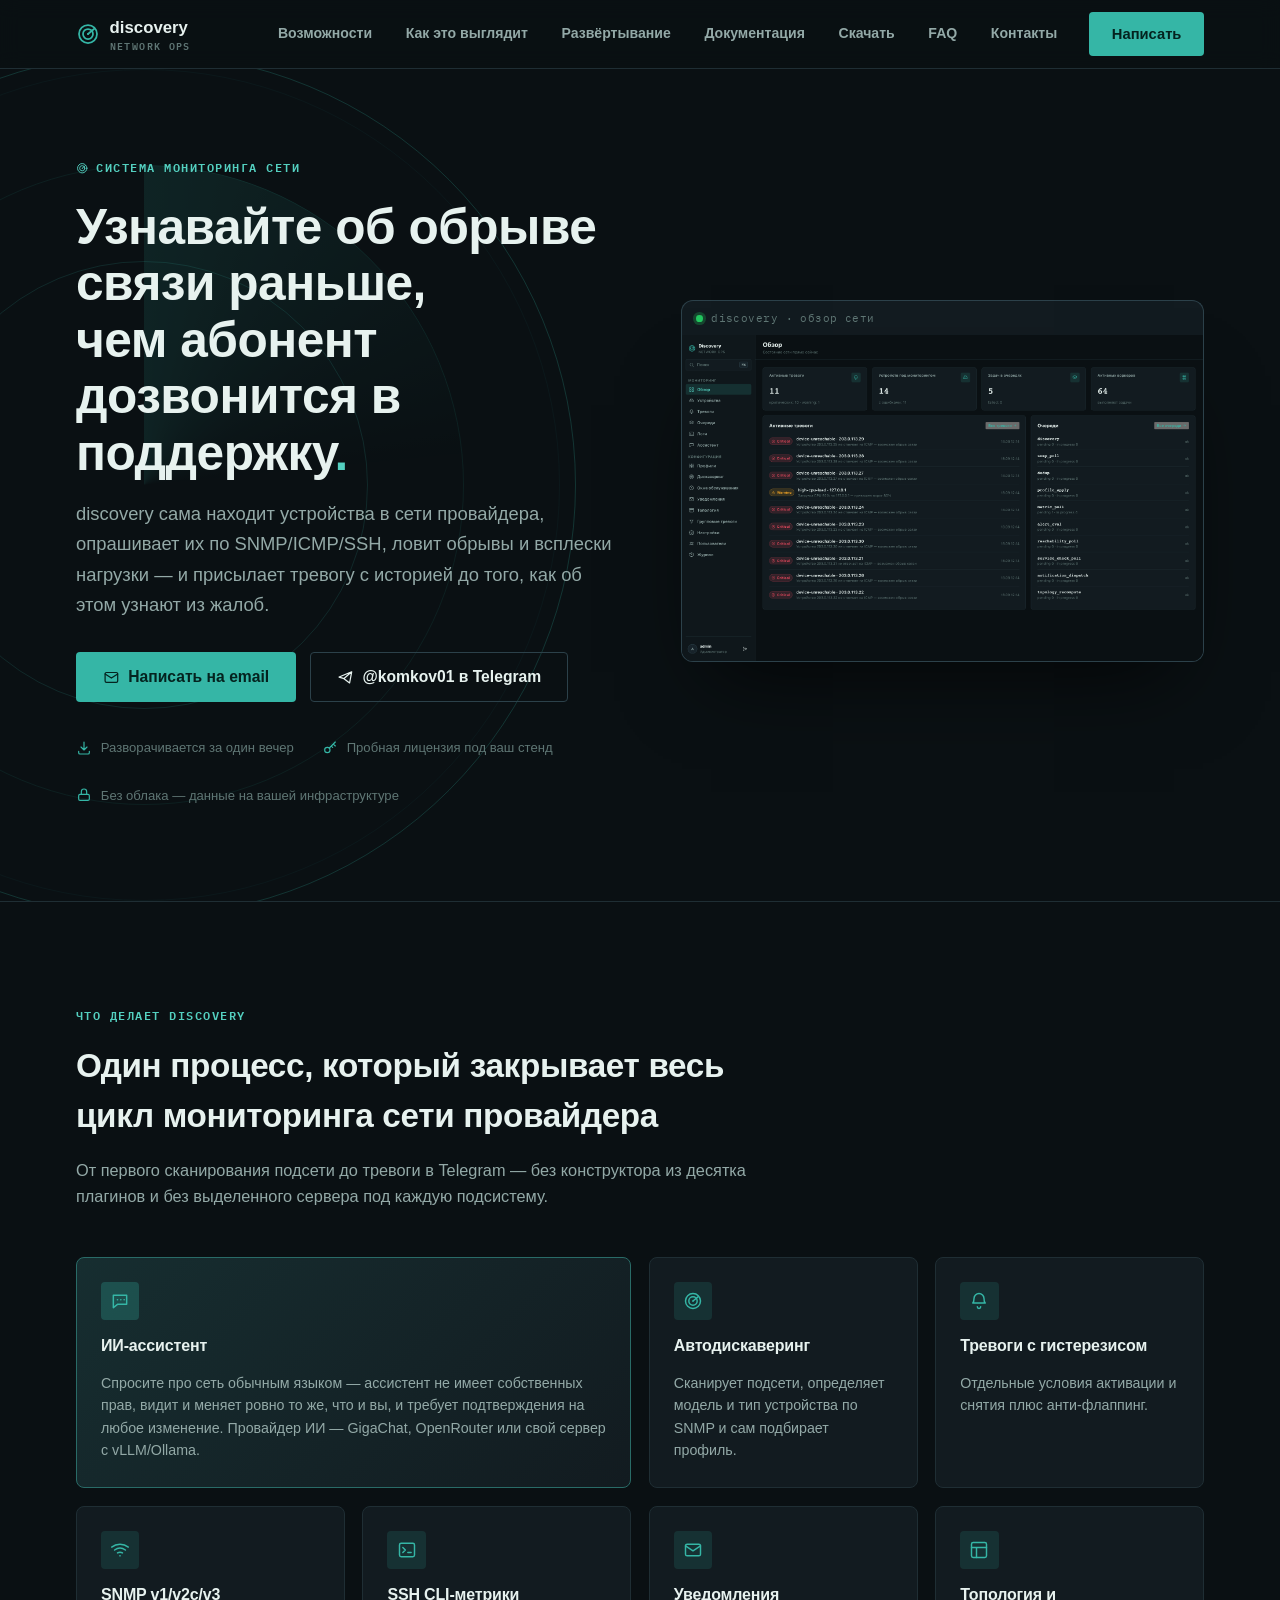
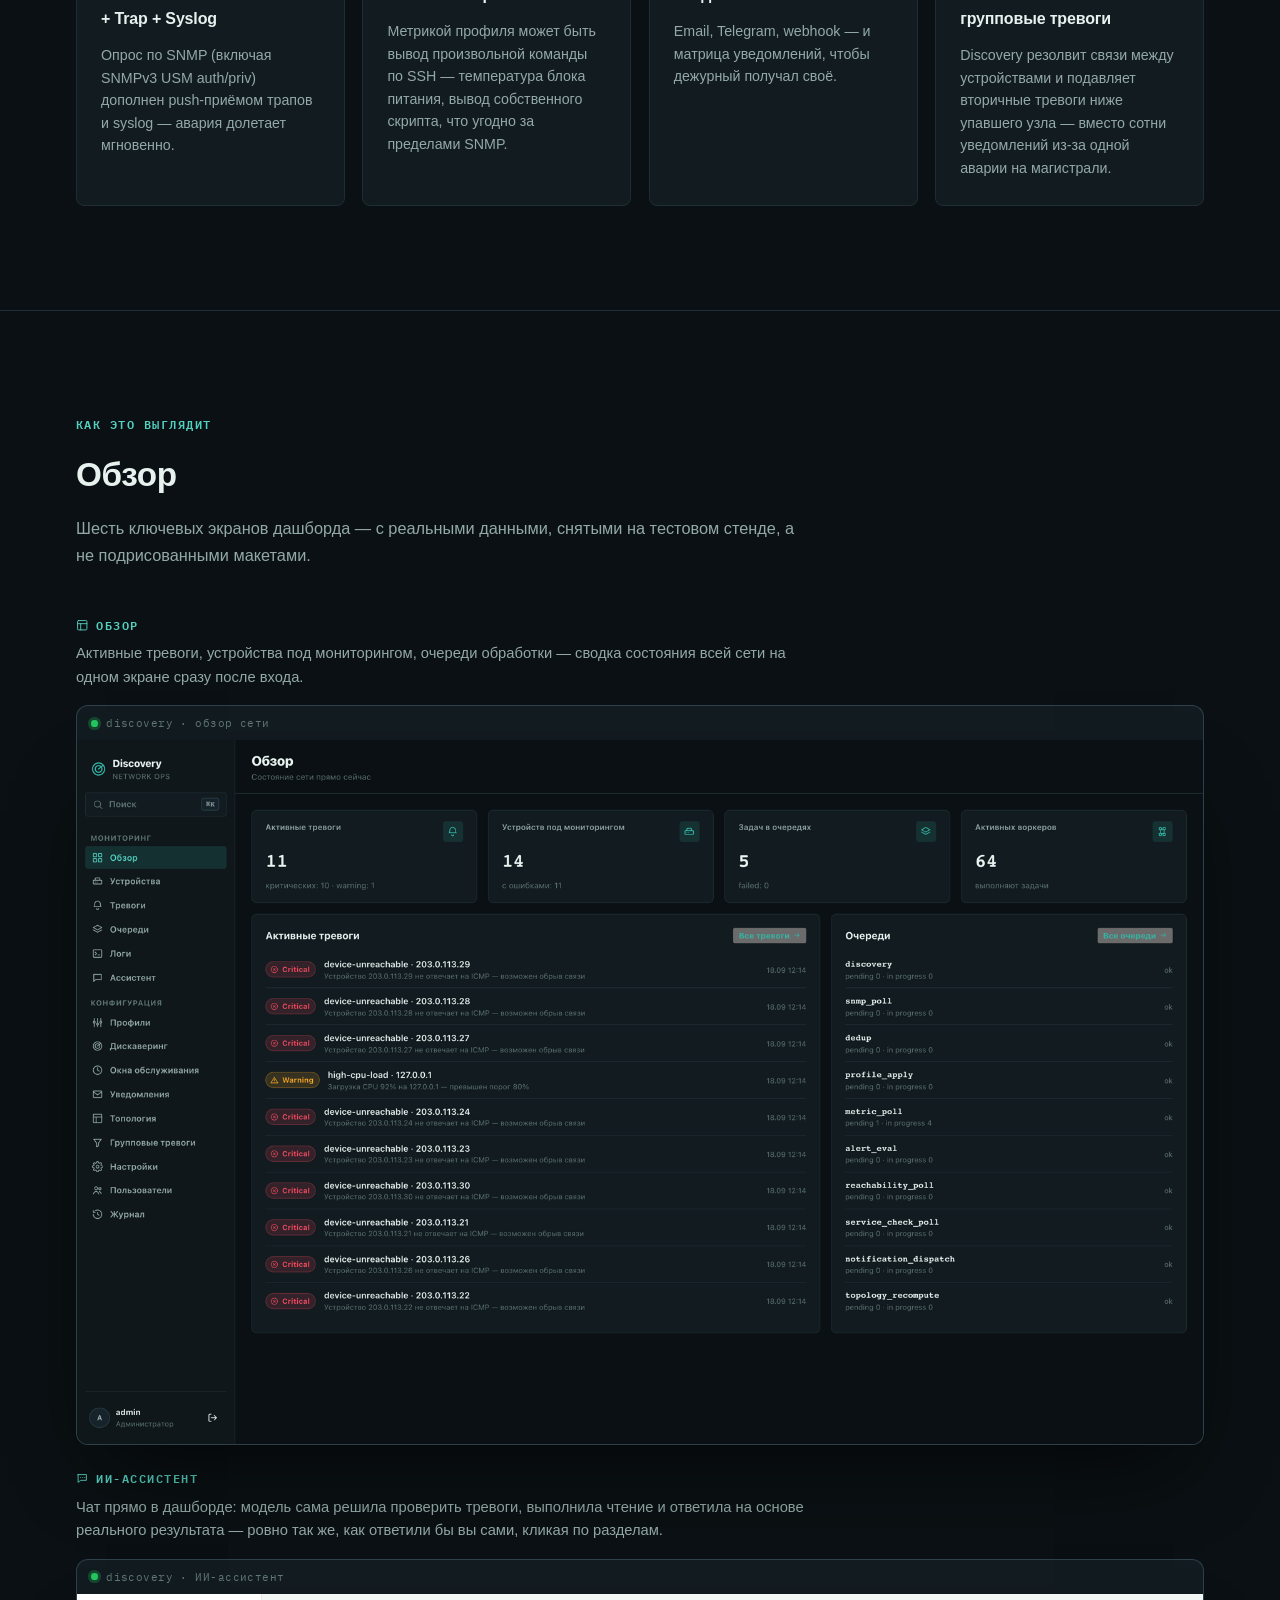
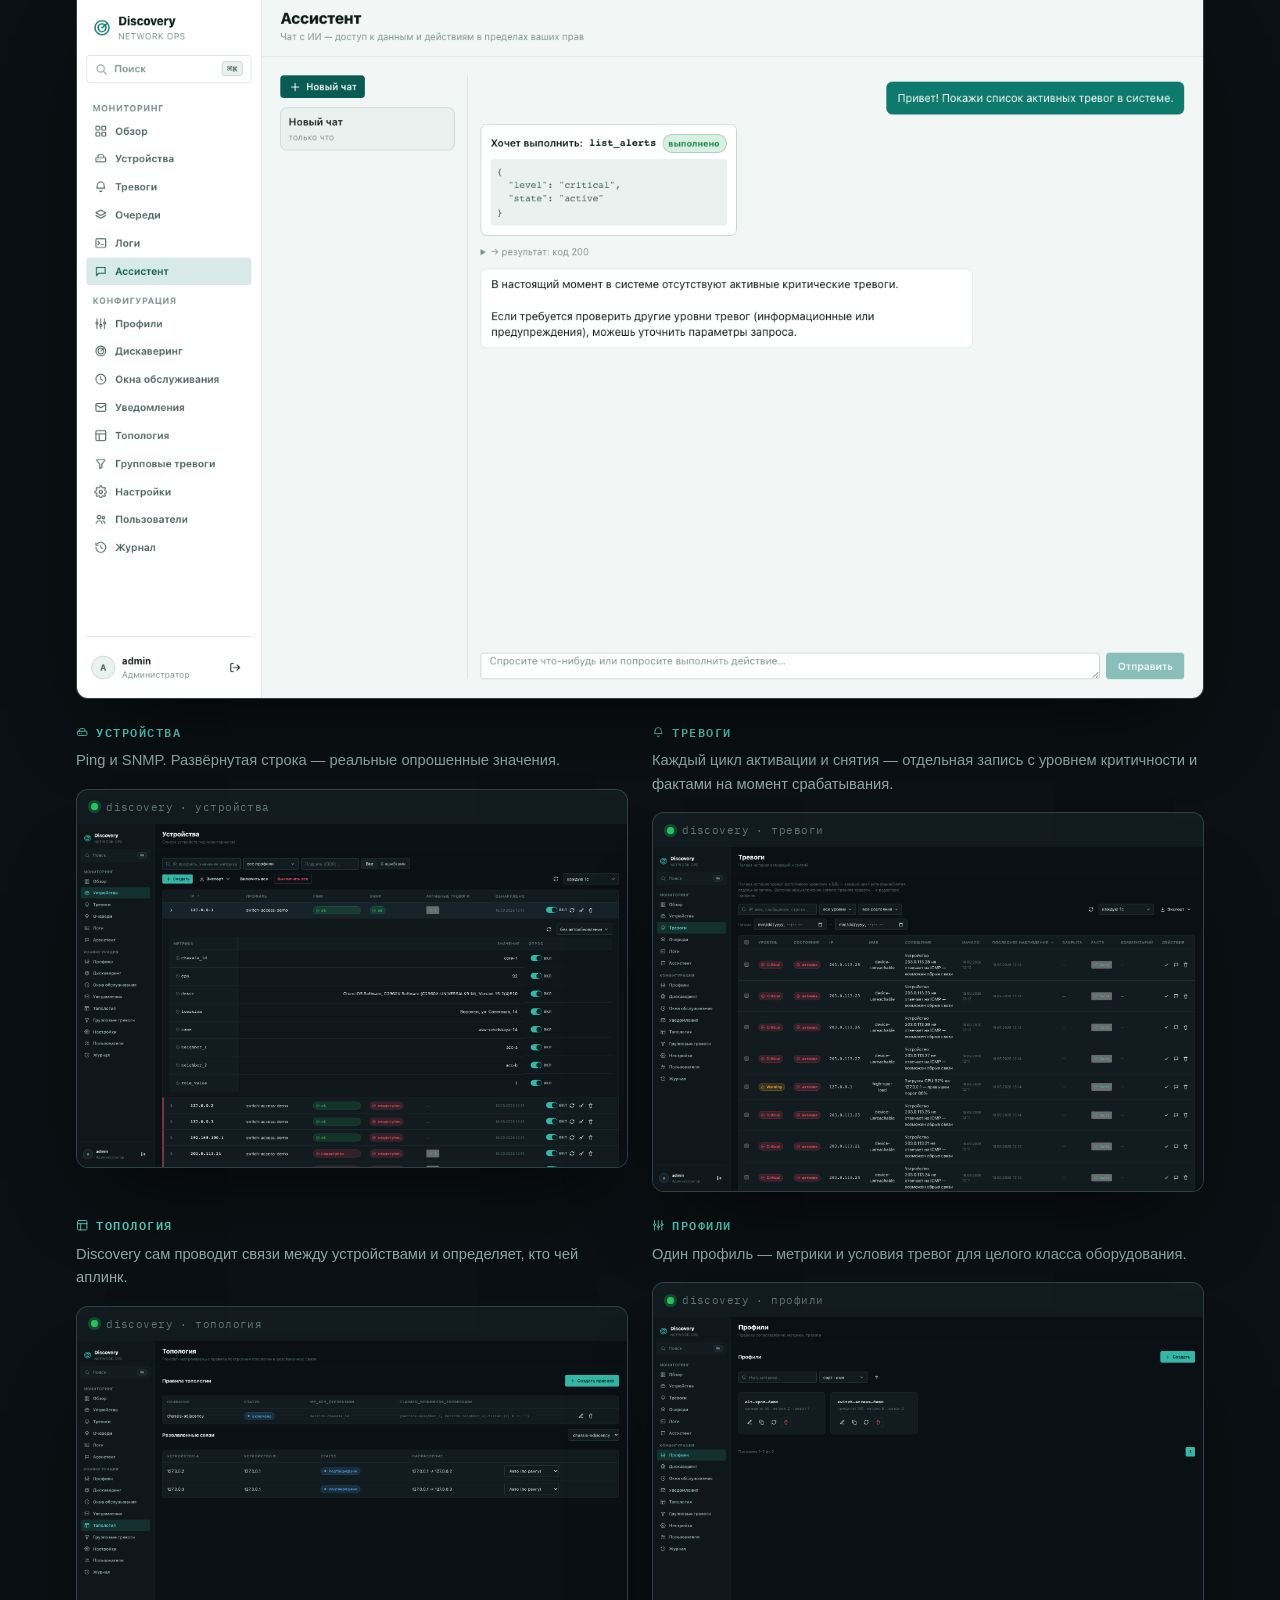
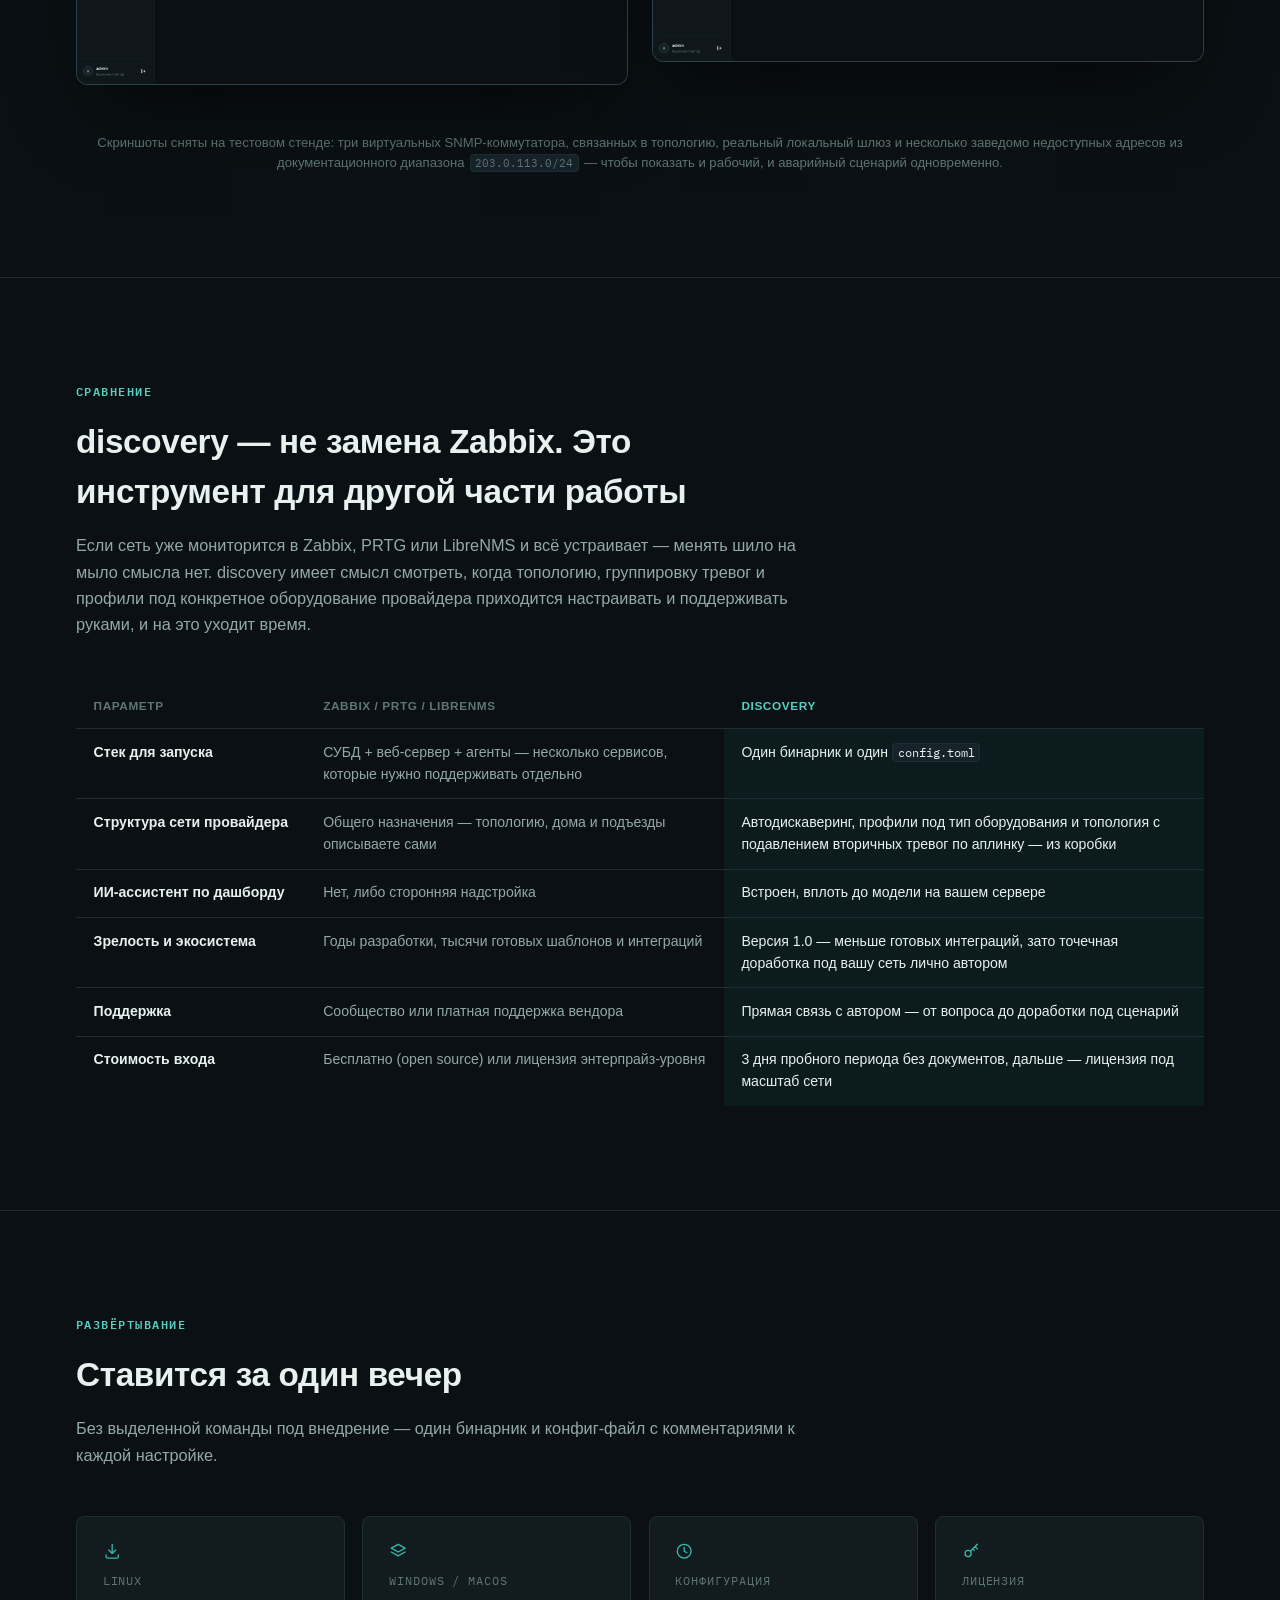
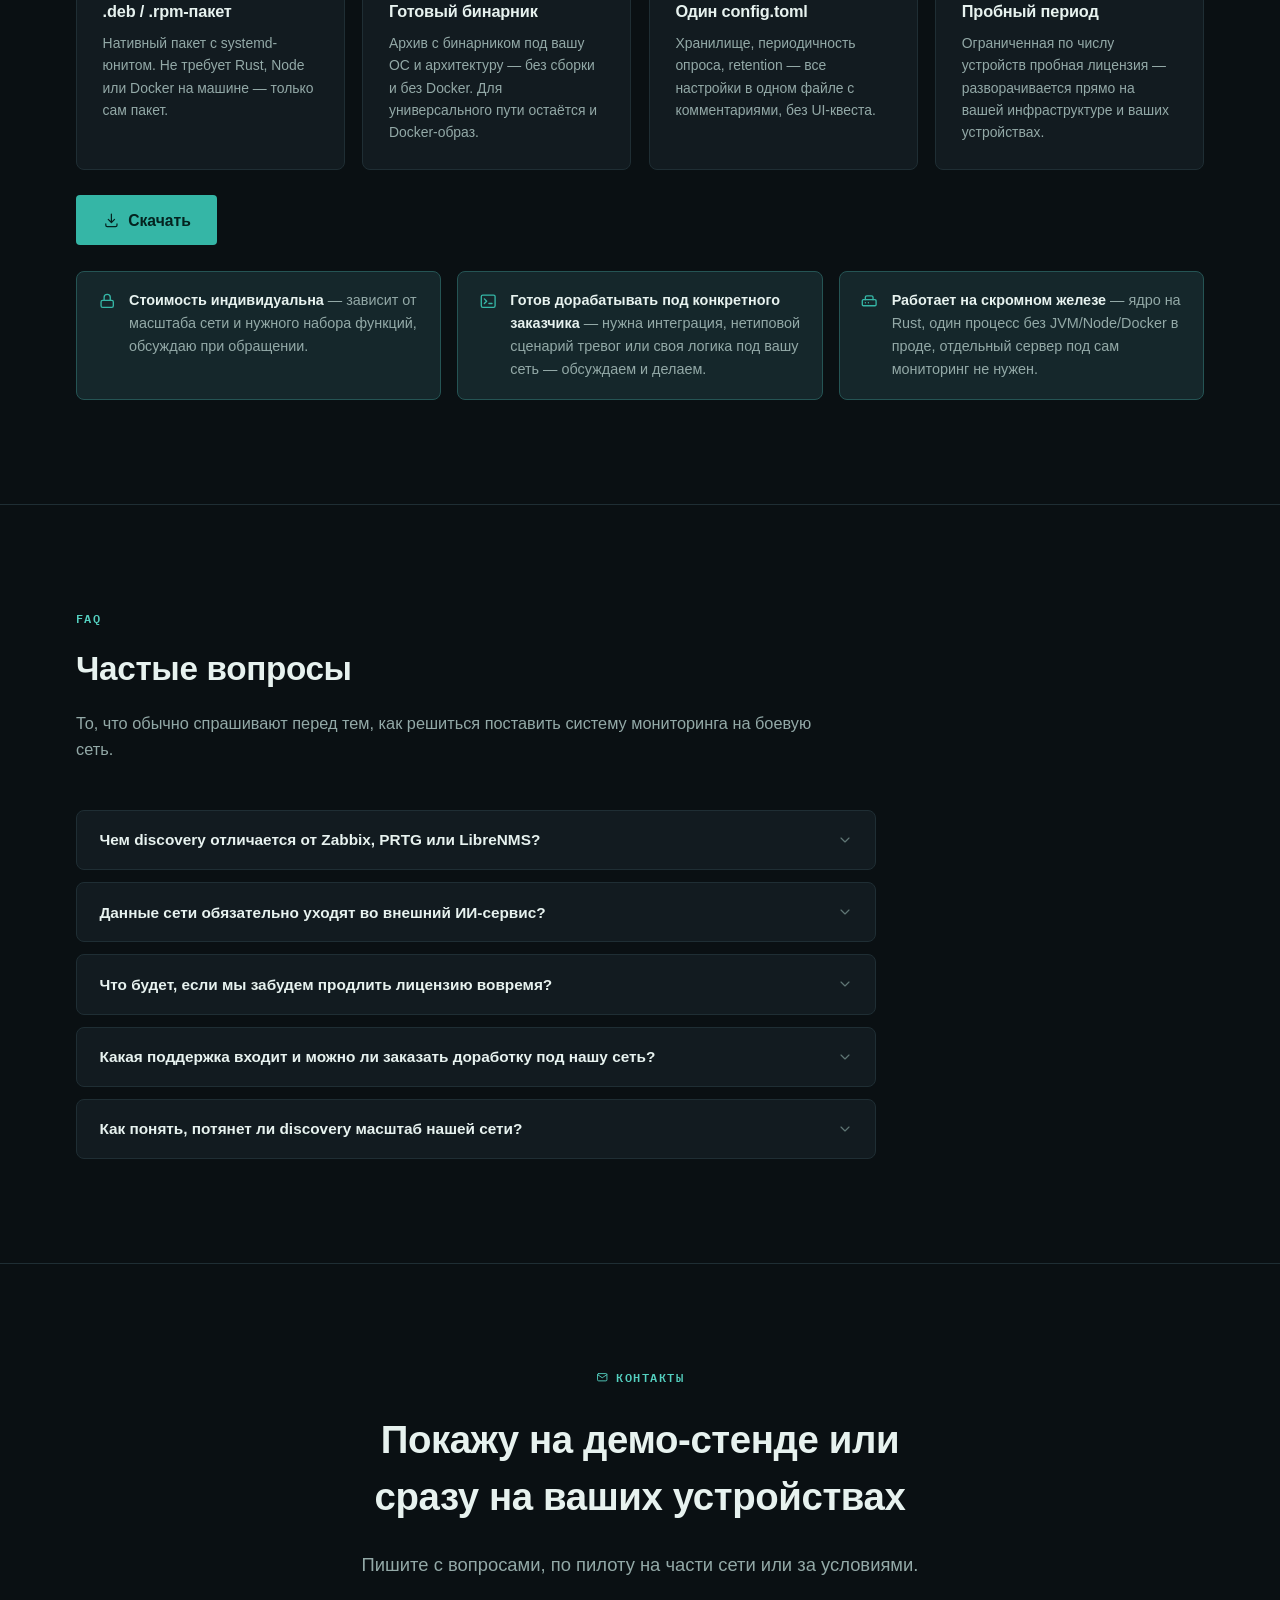
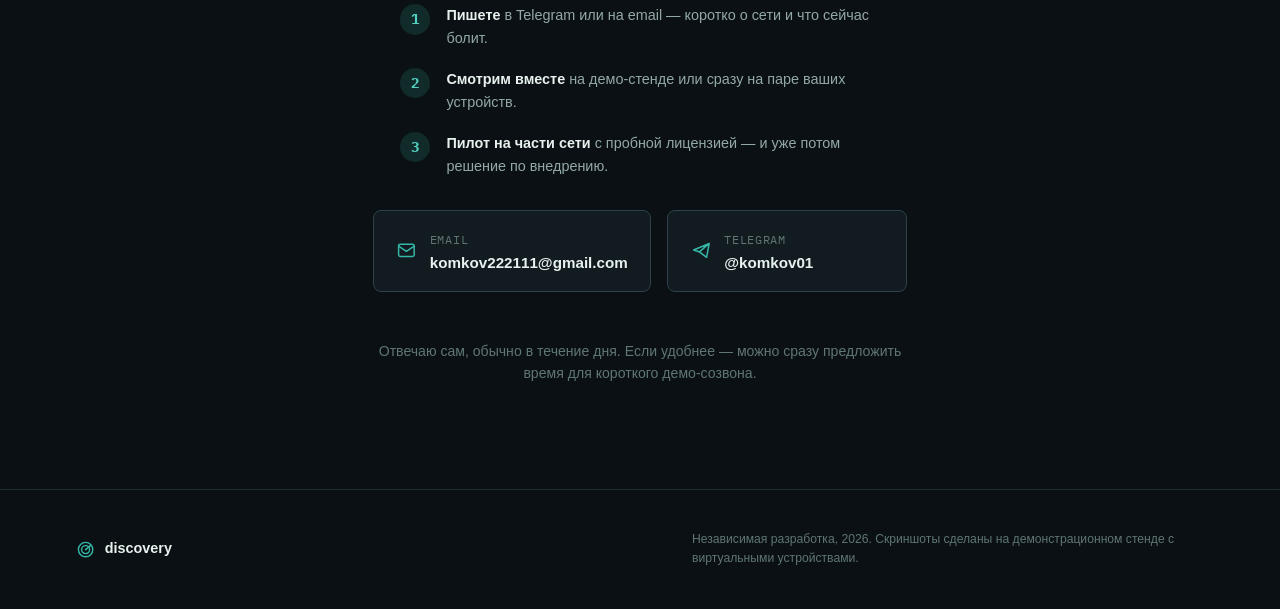
==== commit 4399383f: "upd" ====
--- a/index.html
+++ b/index.html
@@ -21,7 +21,7 @@
 <link rel="preconnect" href="https://fonts.googleapis.com">
 <link rel="preconnect" href="https://fonts.gstatic.com" crossorigin>
 <link href="https://fonts.googleapis.com/css2?family=IBM+Plex+Mono:wght@500;600;700&display=swap" rel="stylesheet">
-<link rel="stylesheet" href="assets/css/style.css">
+<link rel="stylesheet" href="assets/css/style.css?v=2">
 </head>
 <body>
 
@@ -368,18 +368,6 @@
           </div>
         </details>
         <details class="faq-item">
-          <summary>Версия 1.0.0 — насколько это стабильно для продакшена?<svg class="ic ic-chevron"><use href="#ic-chevron-down"/></svg></summary>
-          <div class="faq-body">
-            <p>Свежая версия означает, что я как автор лично включён в каждое внедрение: смотрю логи, донастраиваю профили под ваше оборудование, быстро правлю найденные шероховатости. Начать пилотом на части сети или на демо-стенде — нормальный путь для любого нового инструмента мониторинга, а не признак недоверия к продукту.</p>
-          </div>
-        </details>
-        <details class="faq-item">
-          <summary>Исходный код открыт?<svg class="ic ic-chevron"><use href="#ic-chevron-down"/></svg></summary>
-          <div class="faq-body">
-            <p>Открыты репозиторий документации и репозиторий готовых сборок — сама кодовая база discovery проприетарная. Если перед внедрением в продакшен нужен аудит безопасности, формат обсуждаем отдельно.</p>
-          </div>
-        </details>
-        <details class="faq-item">
           <summary>Какая поддержка входит и можно ли заказать доработку под нашу сеть?<svg class="ic ic-chevron"><use href="#ic-chevron-down"/></svg></summary>
           <div class="faq-body">
             <p>Да — от точечных консультаций до доработки под нетиповой сценарий тревог или интеграцию с вашими системами. Конкретный объём поддержки и условия обсуждаем индивидуально при лицензировании.</p>
--- a/assets/css/style.css
+++ b/assets/css/style.css
@@ -1,10 +1,4 @@
-/* ============================================================================
-   TOKENS — lifted directly from discovery's own dashboard (crates/web/frontend/
-   src/styles/global.css), dark palette only. The product's identity is dark NOC
-   glass + teal; this page deliberately stays in that one world rather than also
-   building a light variant — it's showing screenshots of a dark UI, and a light
-   wrapper around a dark product would read as two different pieces of software.
-============================================================================ */
+
 :root {
   --bg-canvas:      #0a1013;
   --surface-1:      #0f171b;
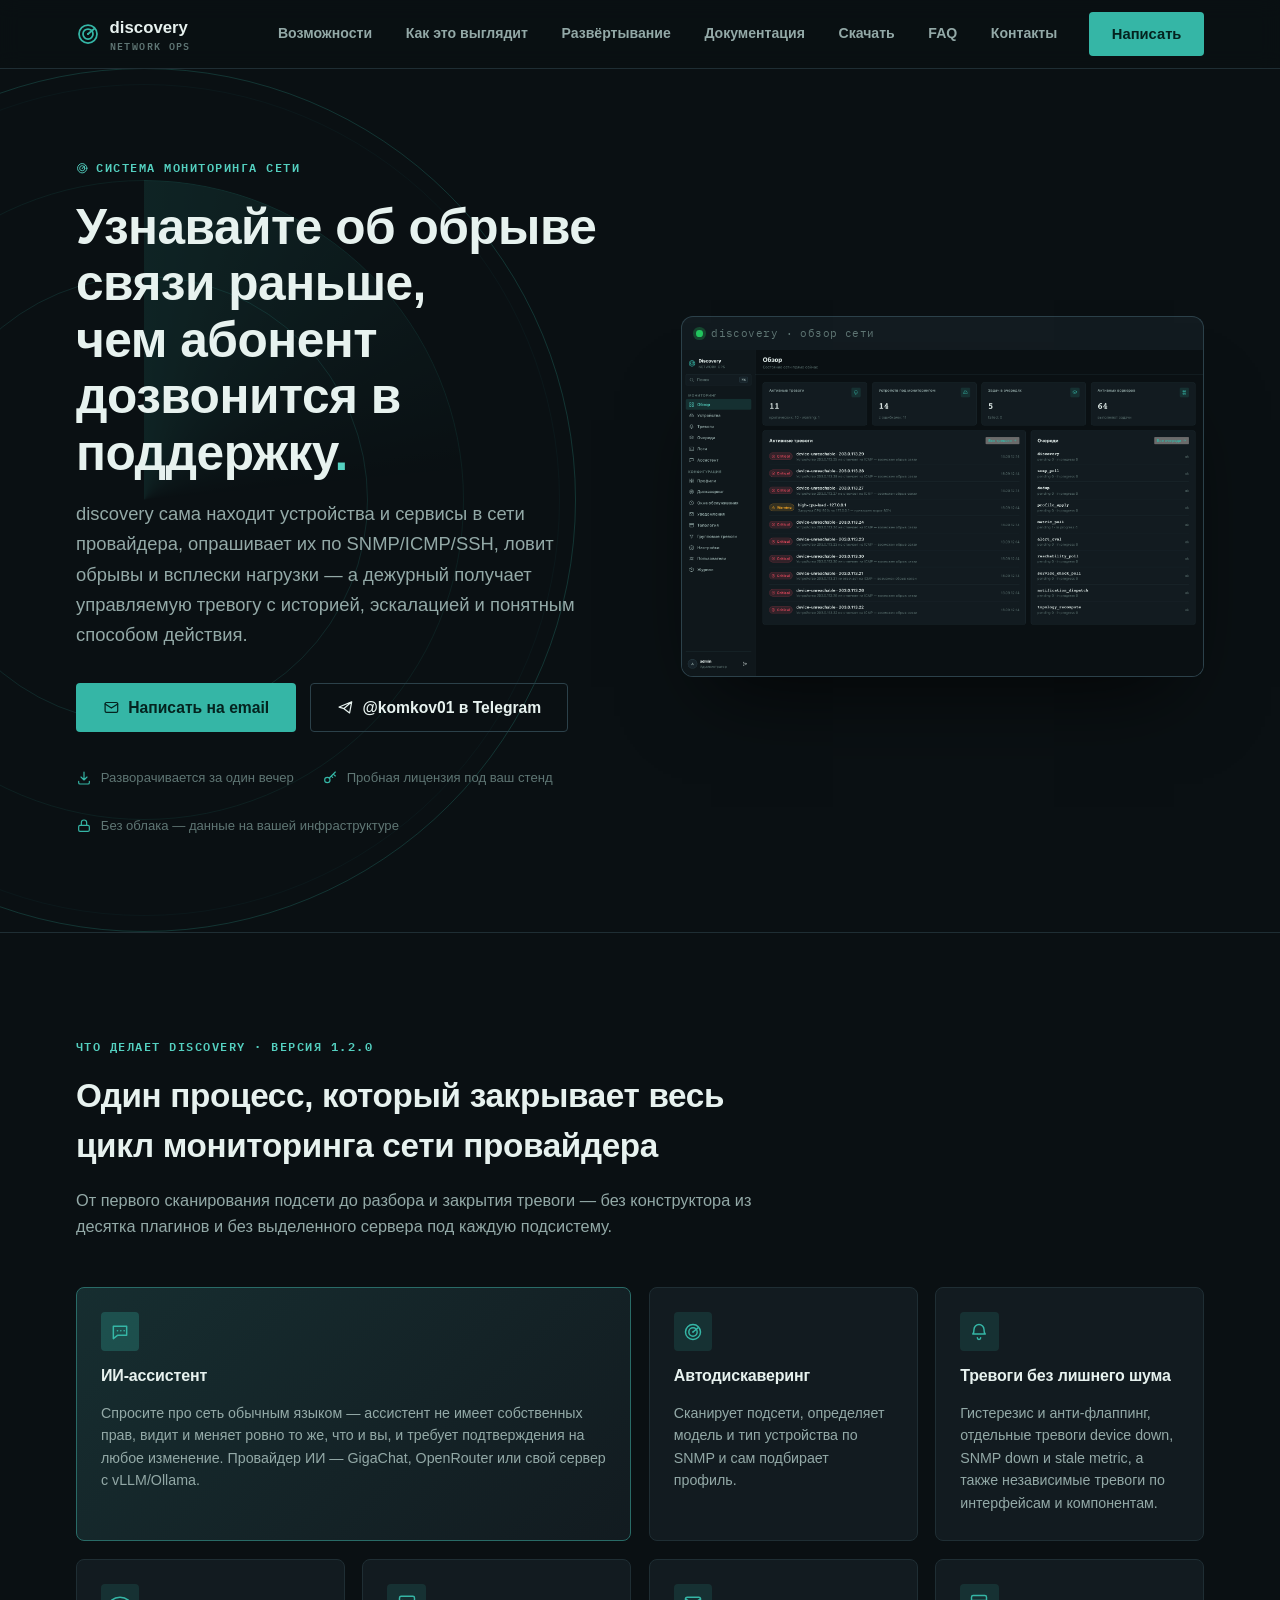
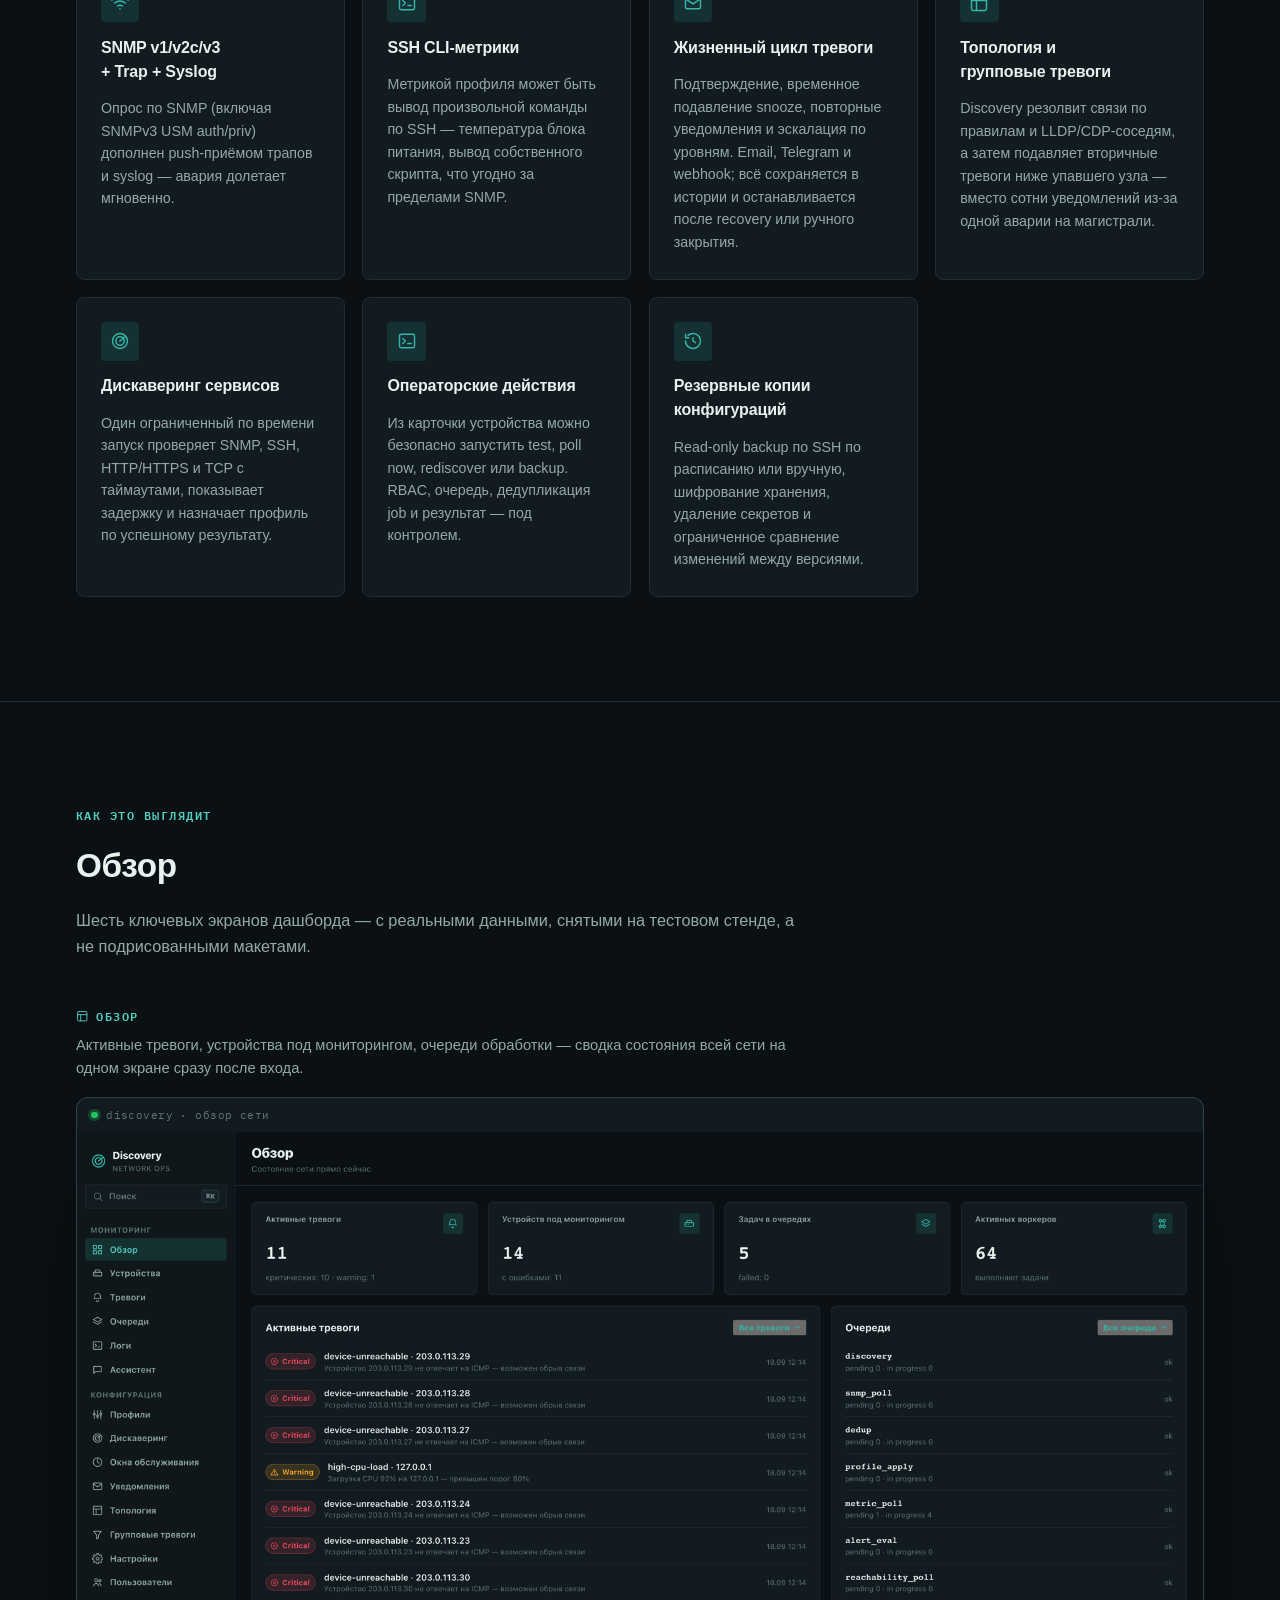
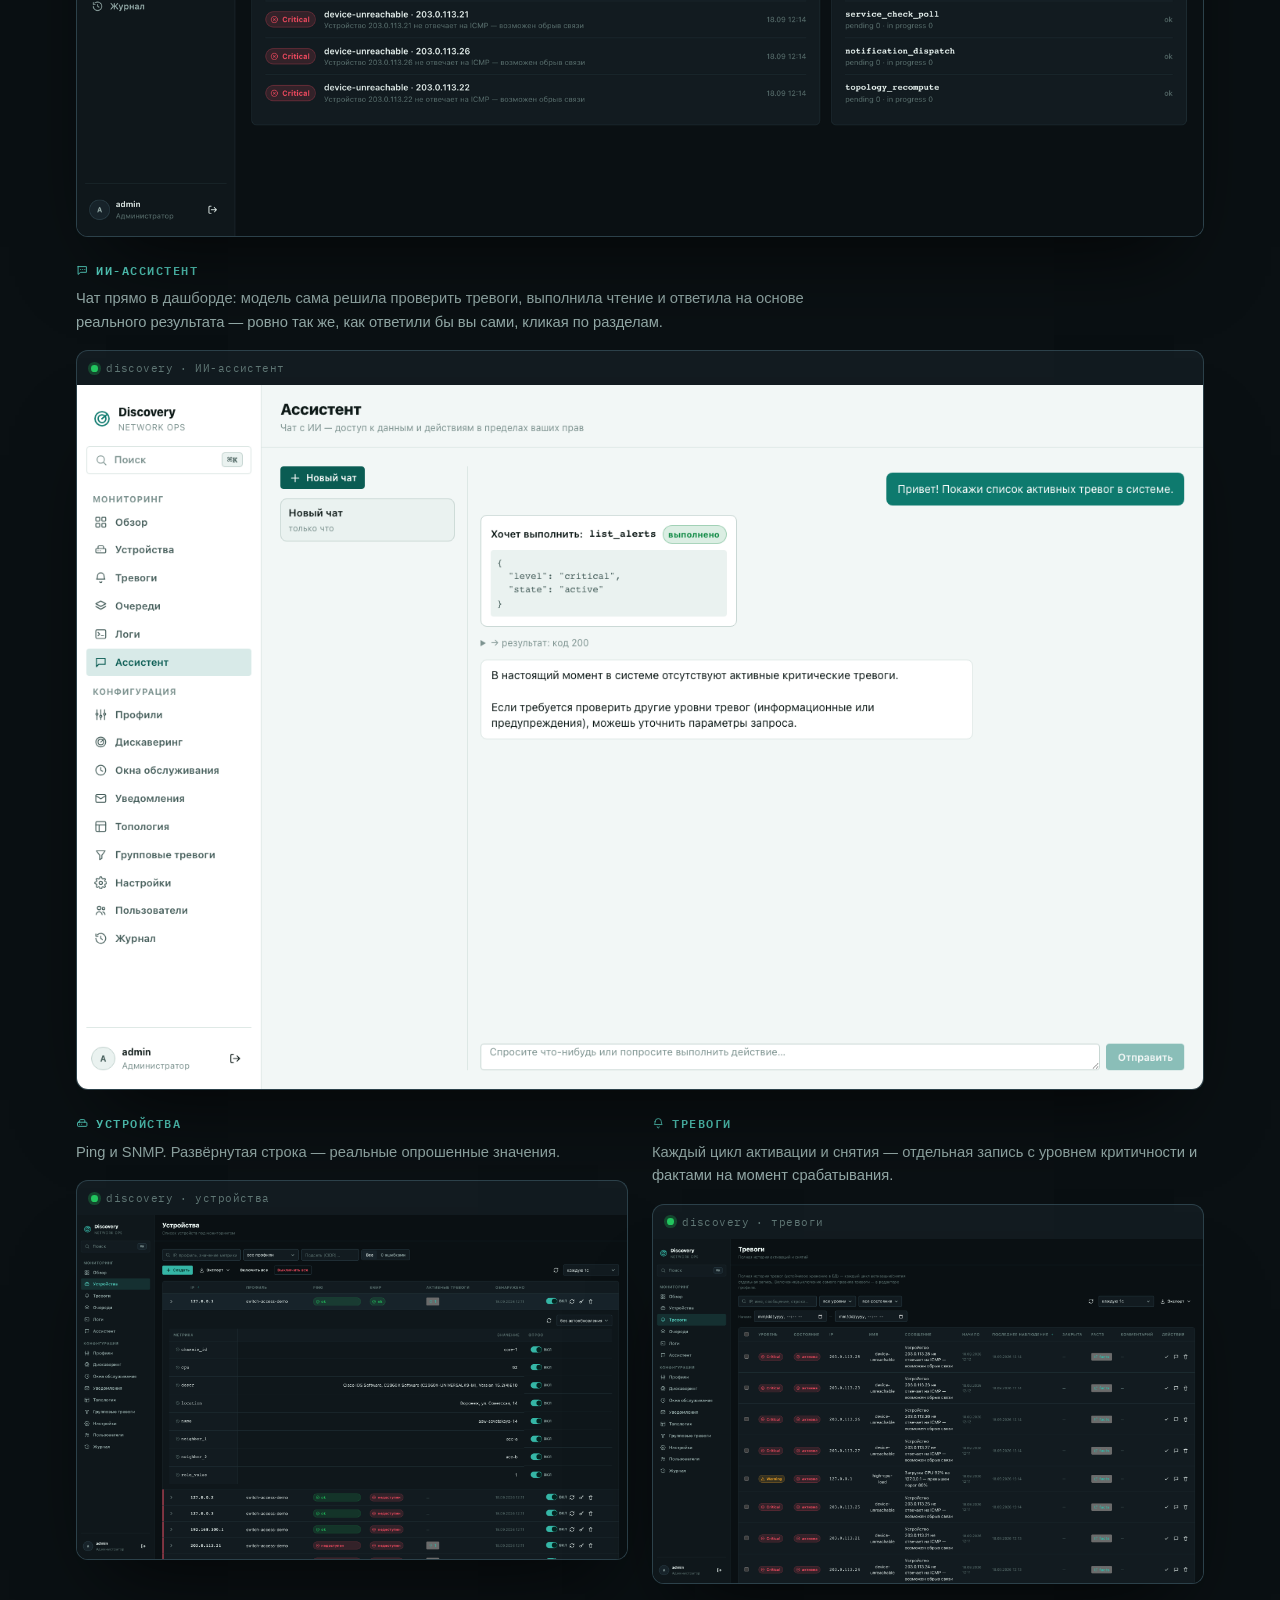
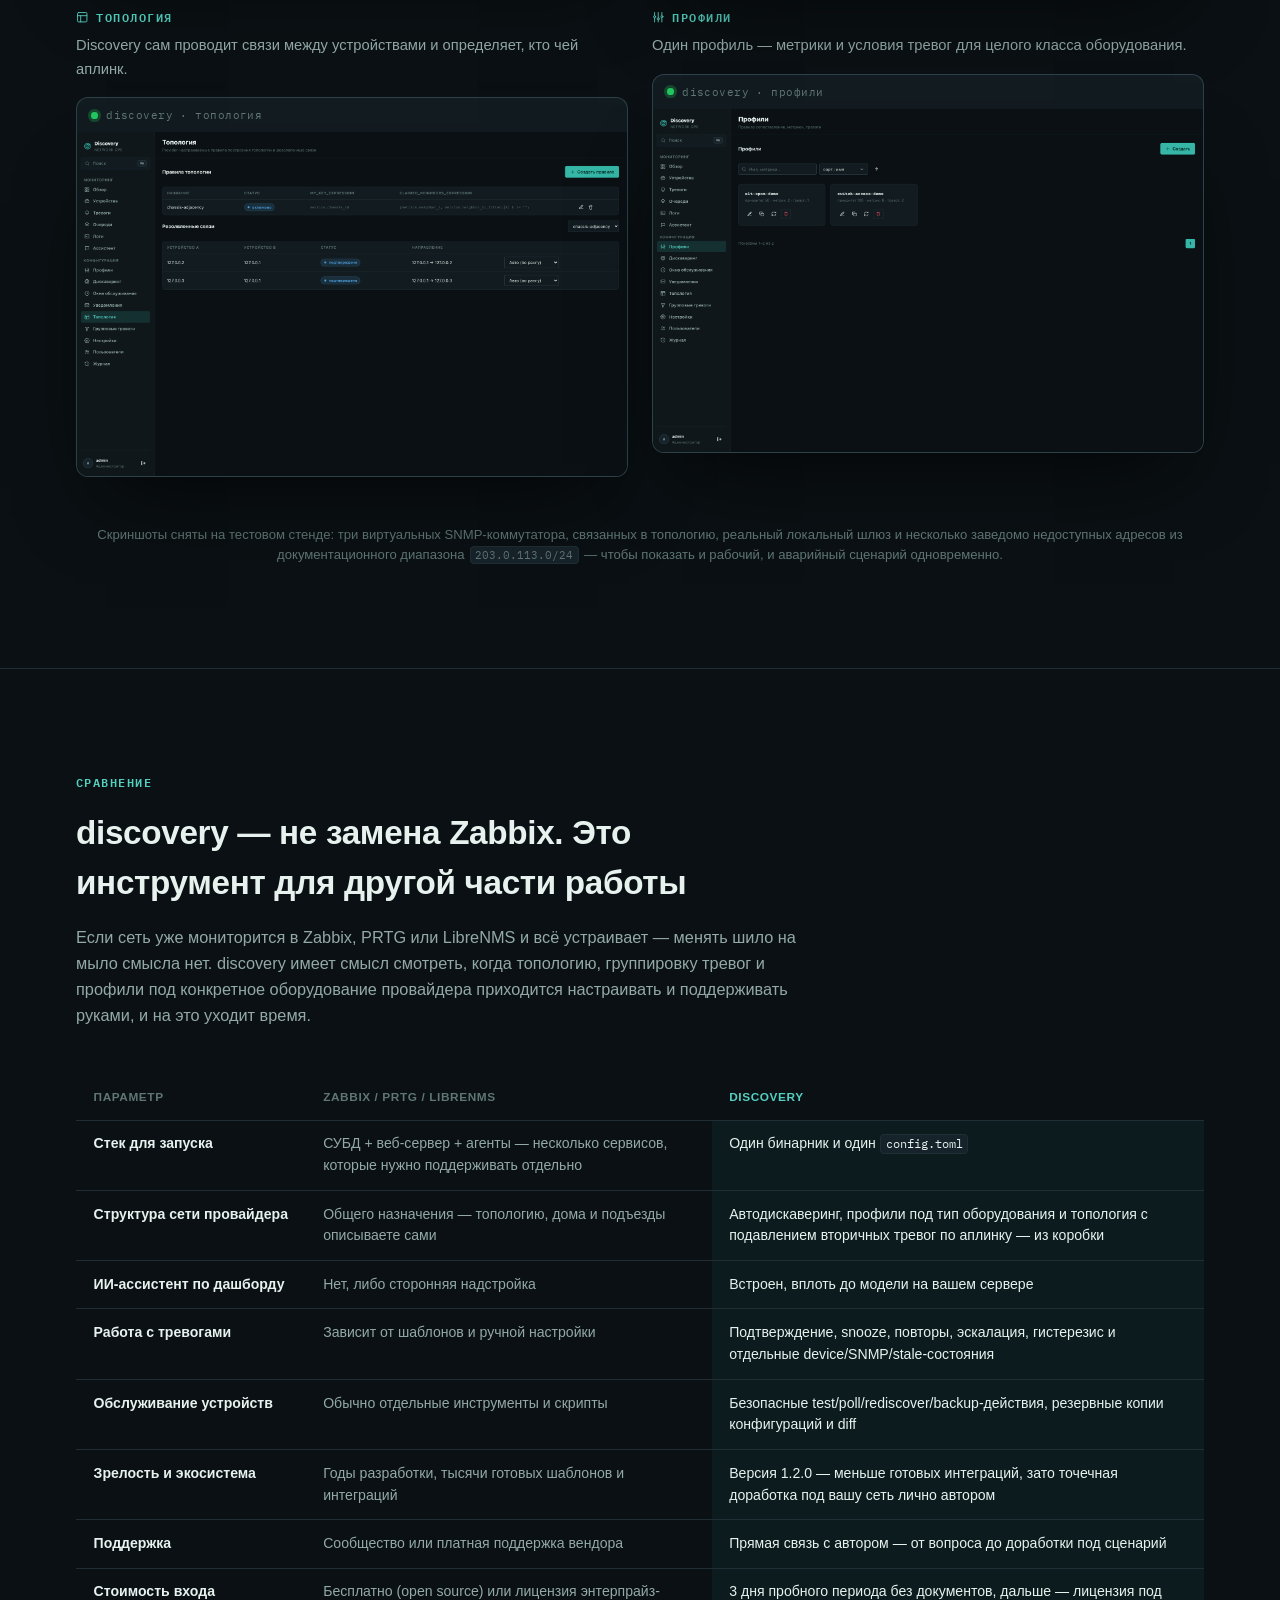
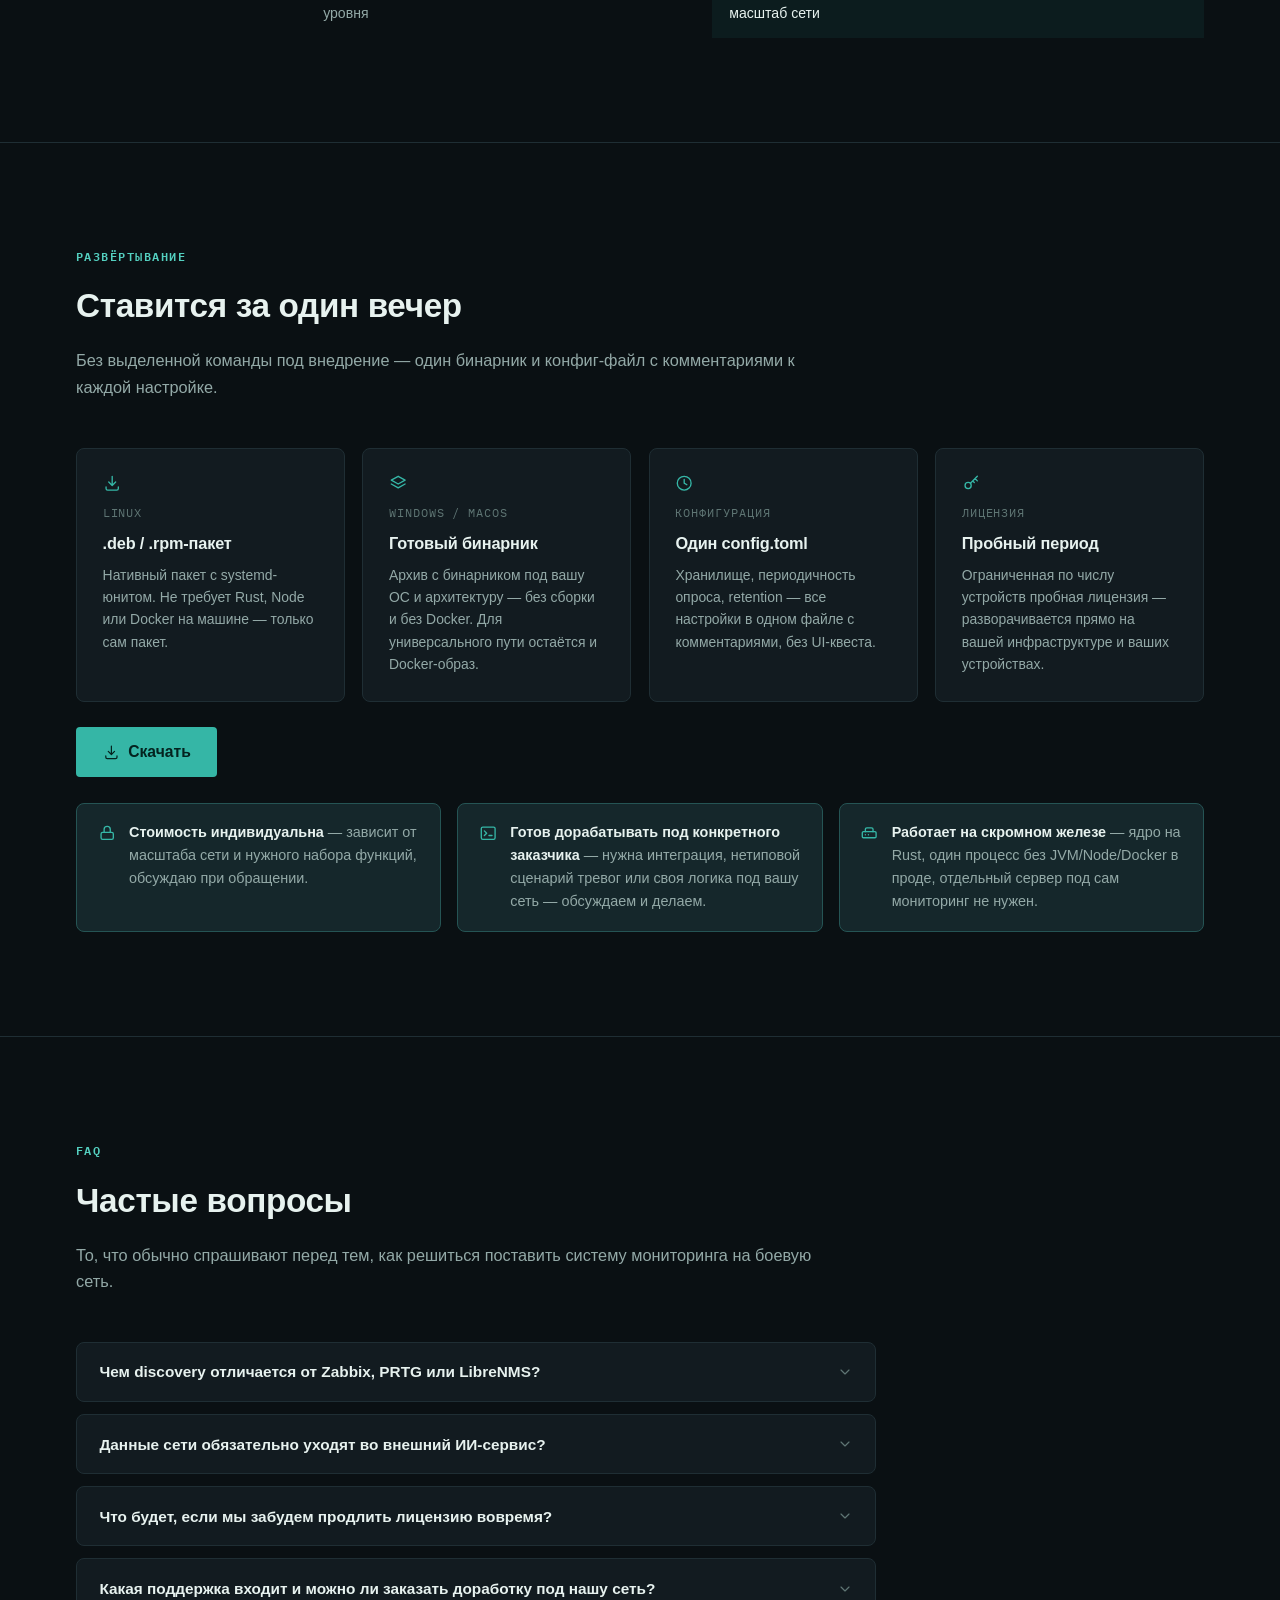
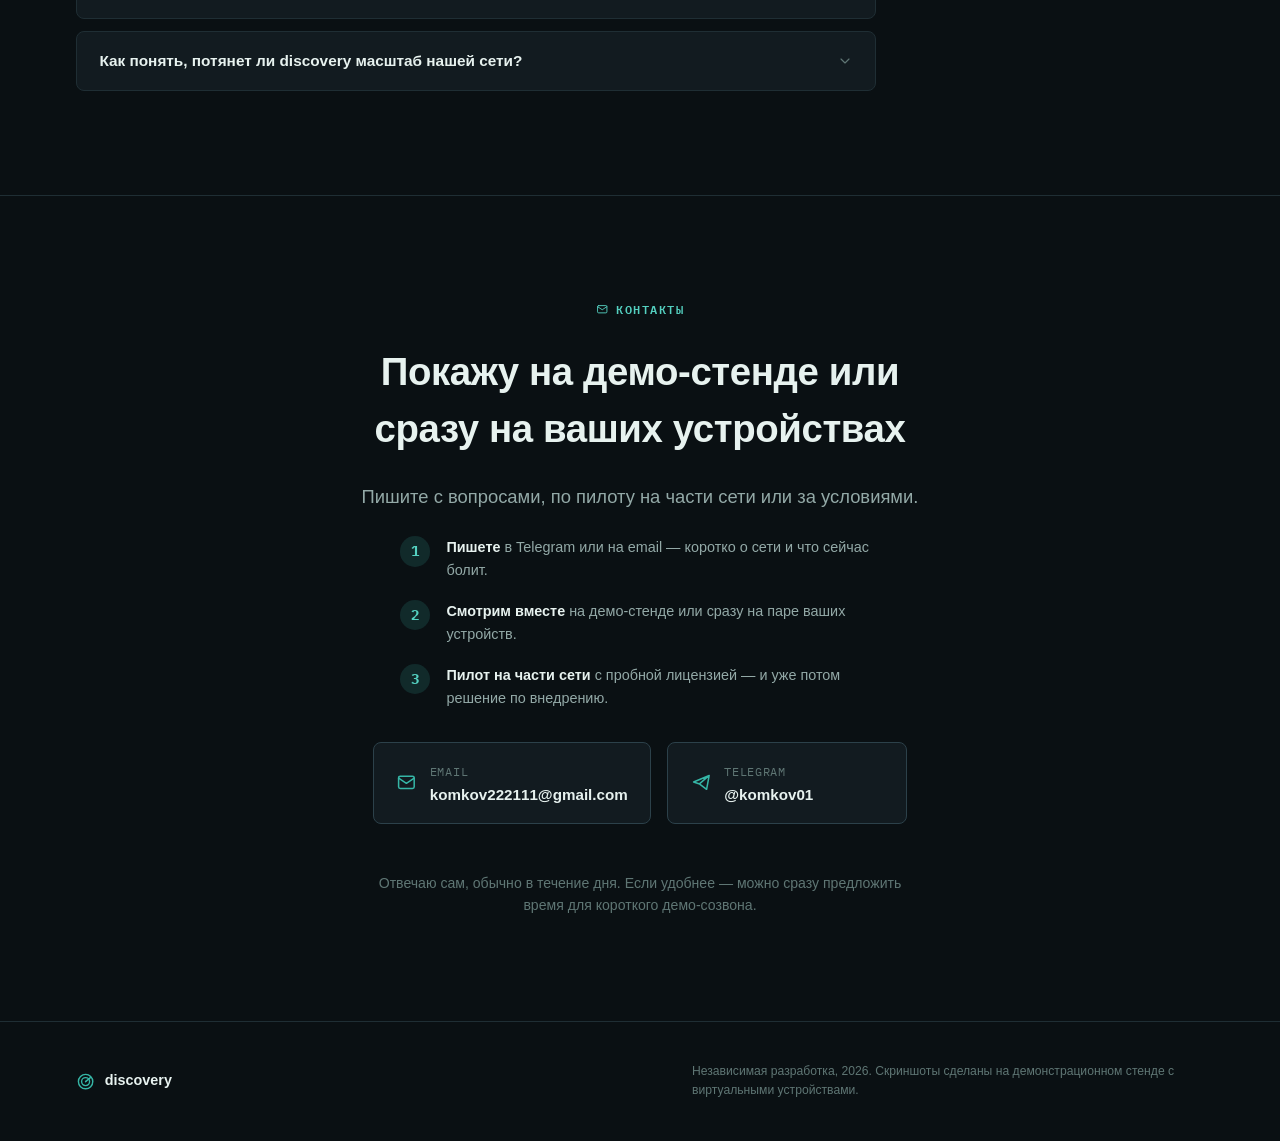
==== commit 95557e75: "site: document discovery 1.2.0 capabilities" ====
--- a/index.html
+++ b/index.html
@@ -4,18 +4,18 @@
 <meta charset="utf-8">
 <meta name="viewport" content="width=device-width, initial-scale=1">
 <title>discovery — система мониторинга сети для интернет-провайдеров</title>
-<meta name="description" content="discovery — система мониторинга сети для небольшого регионального интернет-провайдера: ИИ-ассистент дашборда, автодискаверинг устройств, SNMP/ICMP/SSH/Trap/Syslog, тревоги с гистерезисом, уведомления и топология. Разрабатываю и поддерживаю сам.">
+<meta name="description" content="discovery — система мониторинга сети для небольшого регионального интернет-провайдера: автодискаверинг устройств и сервисов, SNMP/ICMP/SSH/Trap/Syslog, тревоги 1.2.0 с подтверждением, snooze, эскалацией и гистерезисом, топология, резервные копии и ИИ-ассистент.">
 <link rel="canonical" href="https://seelentov.github.io/discovery-landing/">
 <meta name="theme-color" content="#35b6a6">
 <meta property="og:type" content="website">
 <meta property="og:site_name" content="discovery">
 <meta property="og:title" content="discovery — система мониторинга сети для интернет-провайдеров">
-<meta property="og:description" content="Автодискаверинг устройств, SNMP/ICMP/SSH/Trap/Syslog, тревоги с гистерезисом, топология и ИИ-ассистент дашборда. Разворачивается за один вечер.">
+<meta property="og:description" content="Автодискаверинг устройств и сервисов, SNMP/ICMP/SSH/Trap/Syslog, управляемые тревоги 1.2.0, топология, резервные копии и ИИ-ассистент дашборда. Разворачивается за один вечер.">
 <meta property="og:url" content="https://seelentov.github.io/discovery-landing/">
 <meta property="og:image" content="https://seelentov.github.io/discovery-landing/assets/img/shot-overview.png">
 <meta name="twitter:card" content="summary_large_image">
 <meta name="twitter:title" content="discovery — система мониторинга сети для интернет-провайдеров">
-<meta name="twitter:description" content="Автодискаверинг устройств, SNMP/ICMP/SSH/Trap/Syslog, тревоги с гистерезисом, топология и ИИ-ассистент дашборда.">
+<meta name="twitter:description" content="Автодискаверинг устройств и сервисов, SNMP/ICMP/SSH/Trap/Syslog, управляемые тревоги 1.2.0, топология, резервные копии и ИИ-ассистент дашборда.">
 <meta name="twitter:image" content="https://seelentov.github.io/discovery-landing/assets/img/shot-overview.png">
 <link rel="icon" type="image/svg+xml" href="data:image/svg+xml,%3Csvg xmlns='http://www.w3.org/2000/svg' viewBox='0 0 24 24'%3E%3Ccircle cx='12' cy='12' r='9' fill='none' stroke='%2335b6a6' stroke-width='2'/%3E%3Ccircle cx='12' cy='12' r='5' fill='none' stroke='%2335b6a6' stroke-width='2'/%3E%3Ccircle cx='12' cy='12' r='1.6' fill='%2335b6a6'/%3E%3C/svg%3E">
 <link rel="preconnect" href="https://fonts.googleapis.com">
@@ -82,7 +82,7 @@
       <div class="hero-copy">
         <span class="eyebrow"><svg class="ic"><use href="#ic-radar"/></svg>Система мониторинга сети</span>
         <h1>Узнавайте об обрыве связи раньше,<br>чем абонент дозвонится в поддержку<span class="hl">.</span></h1>
-        <p class="lede">discovery сама находит устройства в сети провайдера, опрашивает их по SNMP/ICMP/SSH, ловит обрывы и всплески нагрузки — и присылает тревогу с историей до того, как об этом узнают из жалоб.</p>
+        <p class="lede">discovery сама находит устройства и сервисы в сети провайдера, опрашивает их по SNMP/ICMP/SSH, ловит обрывы и всплески нагрузки — а дежурный получает управляемую тревогу с историей, эскалацией и понятным способом действия.</p>
         <div class="cta-row">
           <a class="btn btn-primary btn-lg" href="mailto:komkov222111@gmail.com?subject=discovery%20%E2%80%94%20%D0%B2%D0%BE%D0%BF%D1%80%D0%BE%D1%81">
             <svg class="ic"><use href="#ic-mail"/></svg>Написать на email
@@ -107,9 +107,9 @@
   <section id="features">
     <div class="wrap">
       <div class="section-head">
-        <span class="eyebrow">Что делает discovery</span>
+        <span class="eyebrow">Что делает discovery · версия 1.2.0</span>
         <h2>Один процесс, который закрывает весь цикл мониторинга сети провайдера</h2>
-        <p>От первого сканирования подсети до тревоги в Telegram — без конструктора из десятка плагинов и без выделенного сервера под каждую подсистему.</p>
+        <p>От первого сканирования подсети до разбора и закрытия тревоги — без конструктора из десятка плагинов и без выделенного сервера под каждую подсистему.</p>
       </div>
       <div class="feature-grid">
         <div class="feature-card featured">
@@ -124,8 +124,8 @@
         </div>
         <div class="feature-card">
           <span class="fi"><svg class="ic"><use href="#ic-bell"/></svg></span>
-          <h3>Тревоги с гистерезисом</h3>
-          <p>Отдельные условия активации и снятия плюс анти-флаппинг.</p>
+          <h3>Тревоги без лишнего шума</h3>
+          <p>Гистерезис и анти-флаппинг, отдельные тревоги device down, SNMP down и stale metric, а также независимые тревоги по интерфейсам и компонентам.</p>
         </div>
         <div class="feature-card">
           <span class="fi"><svg class="ic"><use href="#ic-wifi"/></svg></span>
@@ -139,13 +139,28 @@
         </div>
         <div class="feature-card">
           <span class="fi"><svg class="ic"><use href="#ic-mail"/></svg></span>
-          <h3>Уведомления</h3>
-          <p>Email, Telegram, webhook — и матрица уведомлений, чтобы дежурный получал своё.</p>
+          <h3>Жизненный цикл тревоги</h3>
+          <p>Подтверждение, временное подавление snooze, повторные уведомления и эскалация по уровням. Email, Telegram и webhook; всё сохраняется в истории и останавливается после recovery или ручного закрытия.</p>
         </div>
         <div class="feature-card">
           <span class="fi"><svg class="ic"><use href="#ic-layout"/></svg></span>
           <h3>Топология и групповые тревоги</h3>
-          <p>Discovery резолвит связи между устройствами и подавляет вторичные тревоги ниже упавшего узла — вместо сотни уведомлений из-за одной аварии на магистрали.</p>
+          <p>Discovery резолвит связи по правилам и LLDP/CDP-соседям, а затем подавляет вторичные тревоги ниже упавшего узла — вместо сотни уведомлений из-за одной аварии на магистрали.</p>
+        </div>
+        <div class="feature-card">
+          <span class="fi"><svg class="ic"><use href="#ic-radar"/></svg></span>
+          <h3>Дискаверинг сервисов</h3>
+          <p>Один ограниченный по времени запуск проверяет SNMP, SSH, HTTP/HTTPS и TCP с таймаутами, показывает задержку и назначает профиль по успешному результату.</p>
+        </div>
+        <div class="feature-card">
+          <span class="fi"><svg class="ic"><use href="#ic-terminal"/></svg></span>
+          <h3>Операторские действия</h3>
+          <p>Из карточки устройства можно безопасно запустить test, poll now, rediscover или backup. RBAC, очередь, дедупликация job и результат — под контролем.</p>
+        </div>
+        <div class="feature-card">
+          <span class="fi"><svg class="ic"><use href="#ic-history"/></svg></span>
+          <h3>Резервные копии конфигураций</h3>
+          <p>Read-only backup по SSH по расписанию или вручную, шифрование хранения, удаление секретов и ограниченное сравнение изменений между версиями.</p>
         </div>
       </div>
     </div>
@@ -263,9 +278,19 @@
               <td>Встроен, вплоть до модели на вашем сервере</td>
             </tr>
             <tr>
+              <td>Работа с тревогами</td>
+              <td>Зависит от шаблонов и ручной настройки</td>
+              <td>Подтверждение, snooze, повторы, эскалация, гистерезис и отдельные device/SNMP/stale-состояния</td>
+            </tr>
+            <tr>
+              <td>Обслуживание устройств</td>
+              <td>Обычно отдельные инструменты и скрипты</td>
+              <td>Безопасные test/poll/rediscover/backup-действия, резервные копии конфигураций и diff</td>
+            </tr>
+            <tr>
               <td>Зрелость и экосистема</td>
               <td>Годы разработки, тысячи готовых шаблонов и интеграций</td>
-              <td>Версия 1.0 — меньше готовых интеграций, зато точечная доработка под вашу сеть лично автором</td>
+              <td>Версия 1.2.0 — меньше готовых интеграций, зато точечная доработка под вашу сеть лично автором</td>
             </tr>
             <tr>
               <td>Поддержка</td>
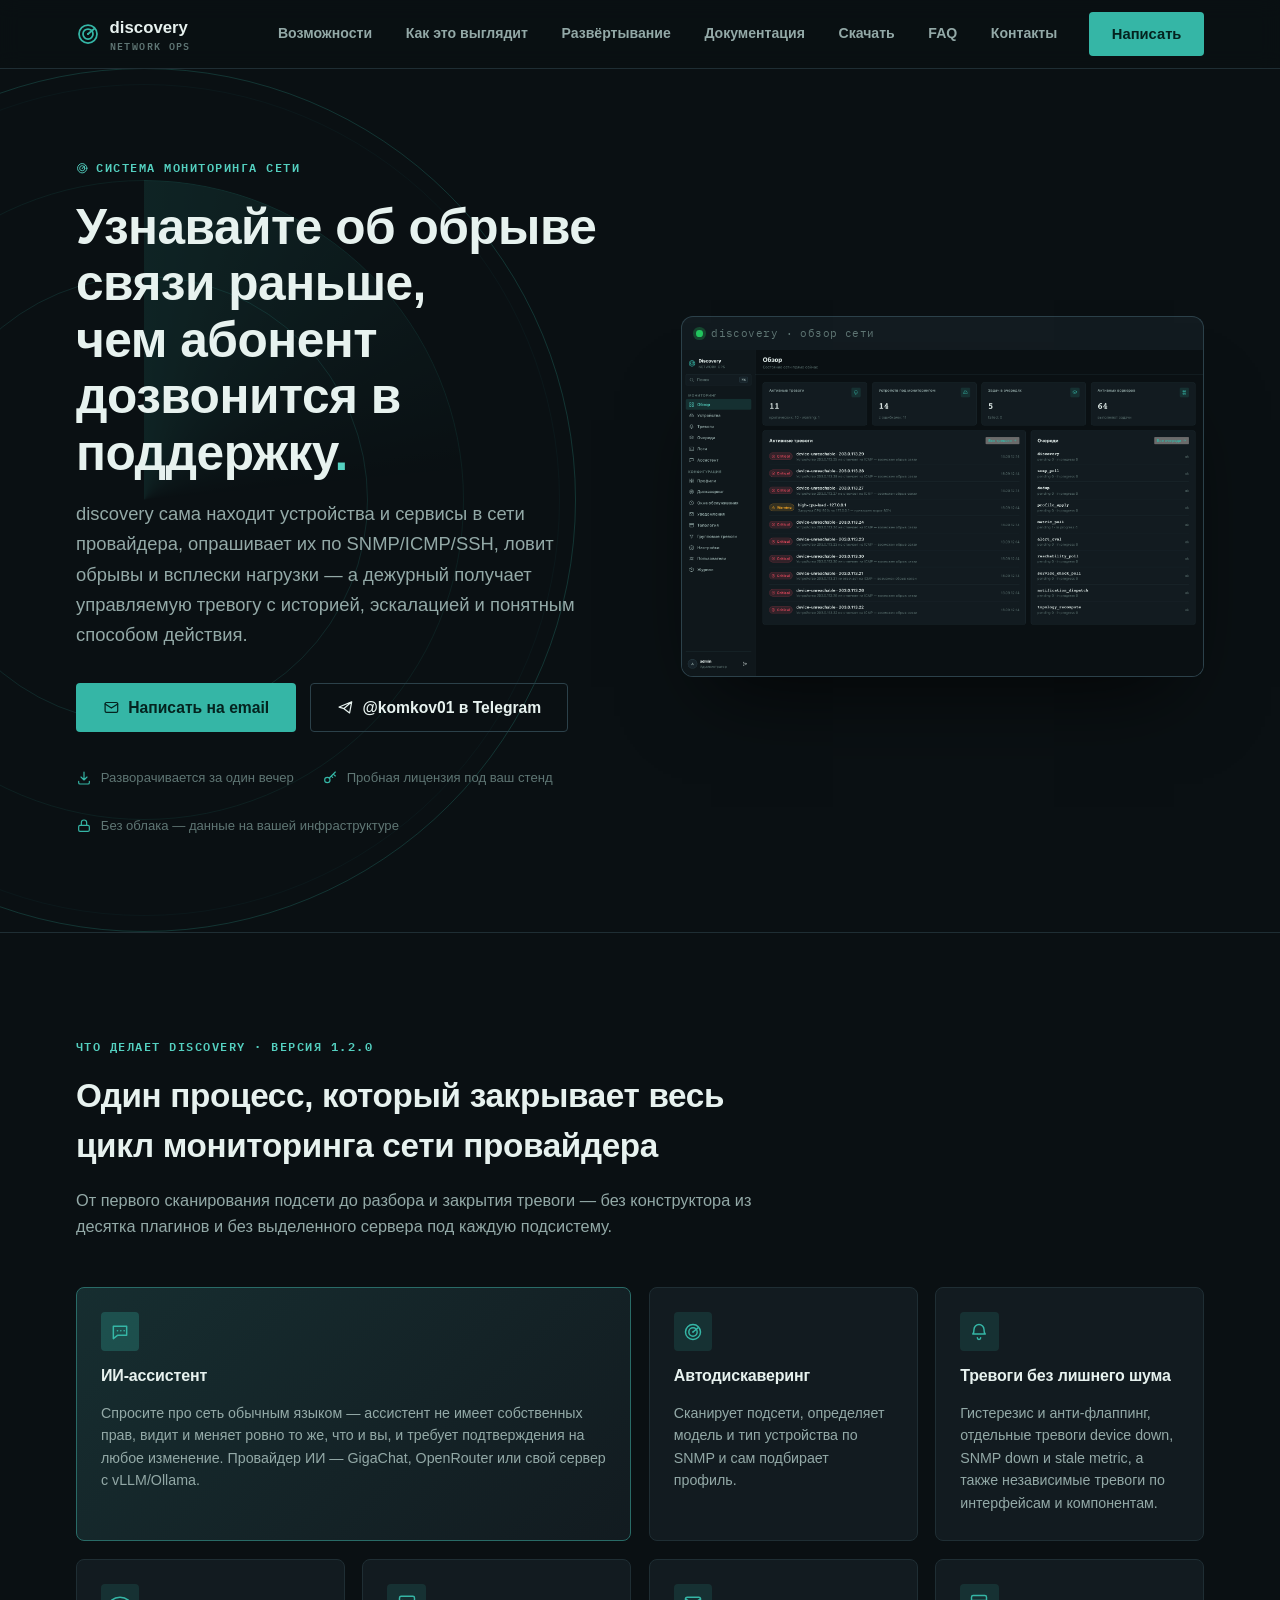
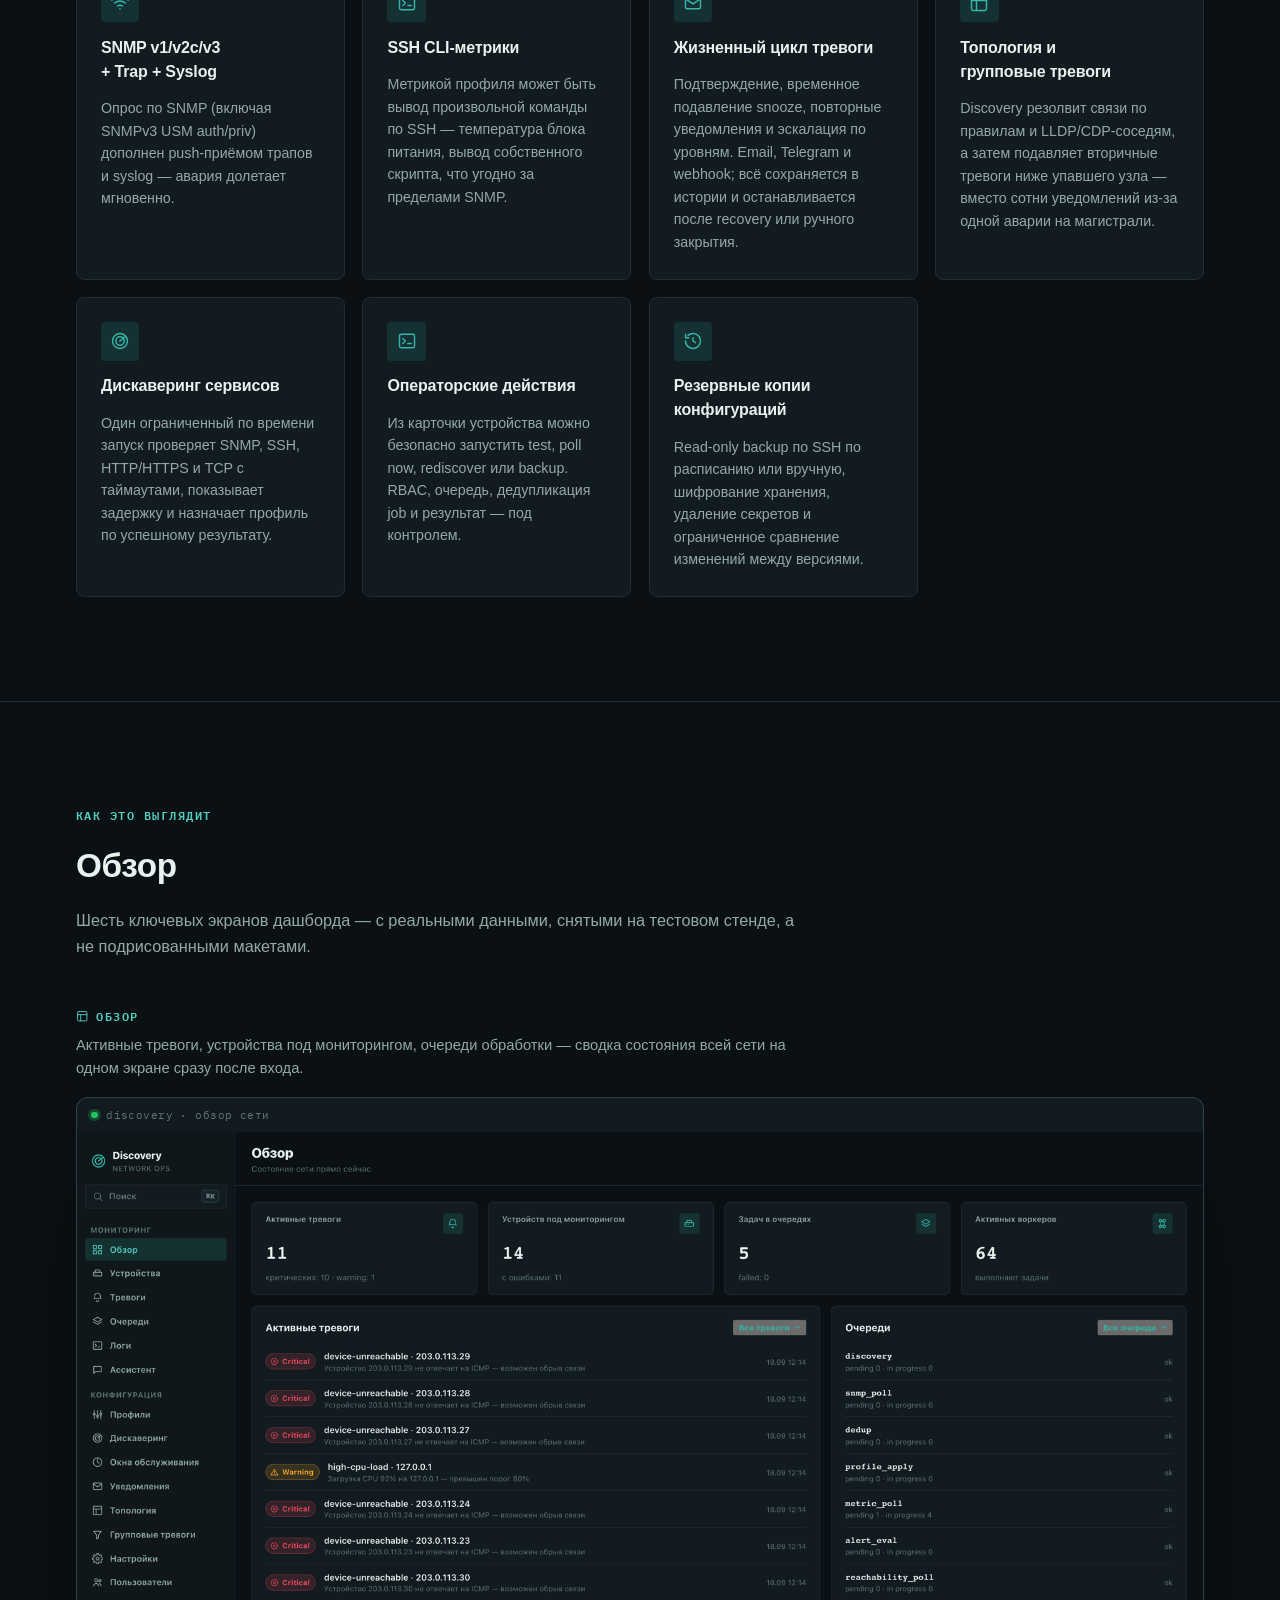
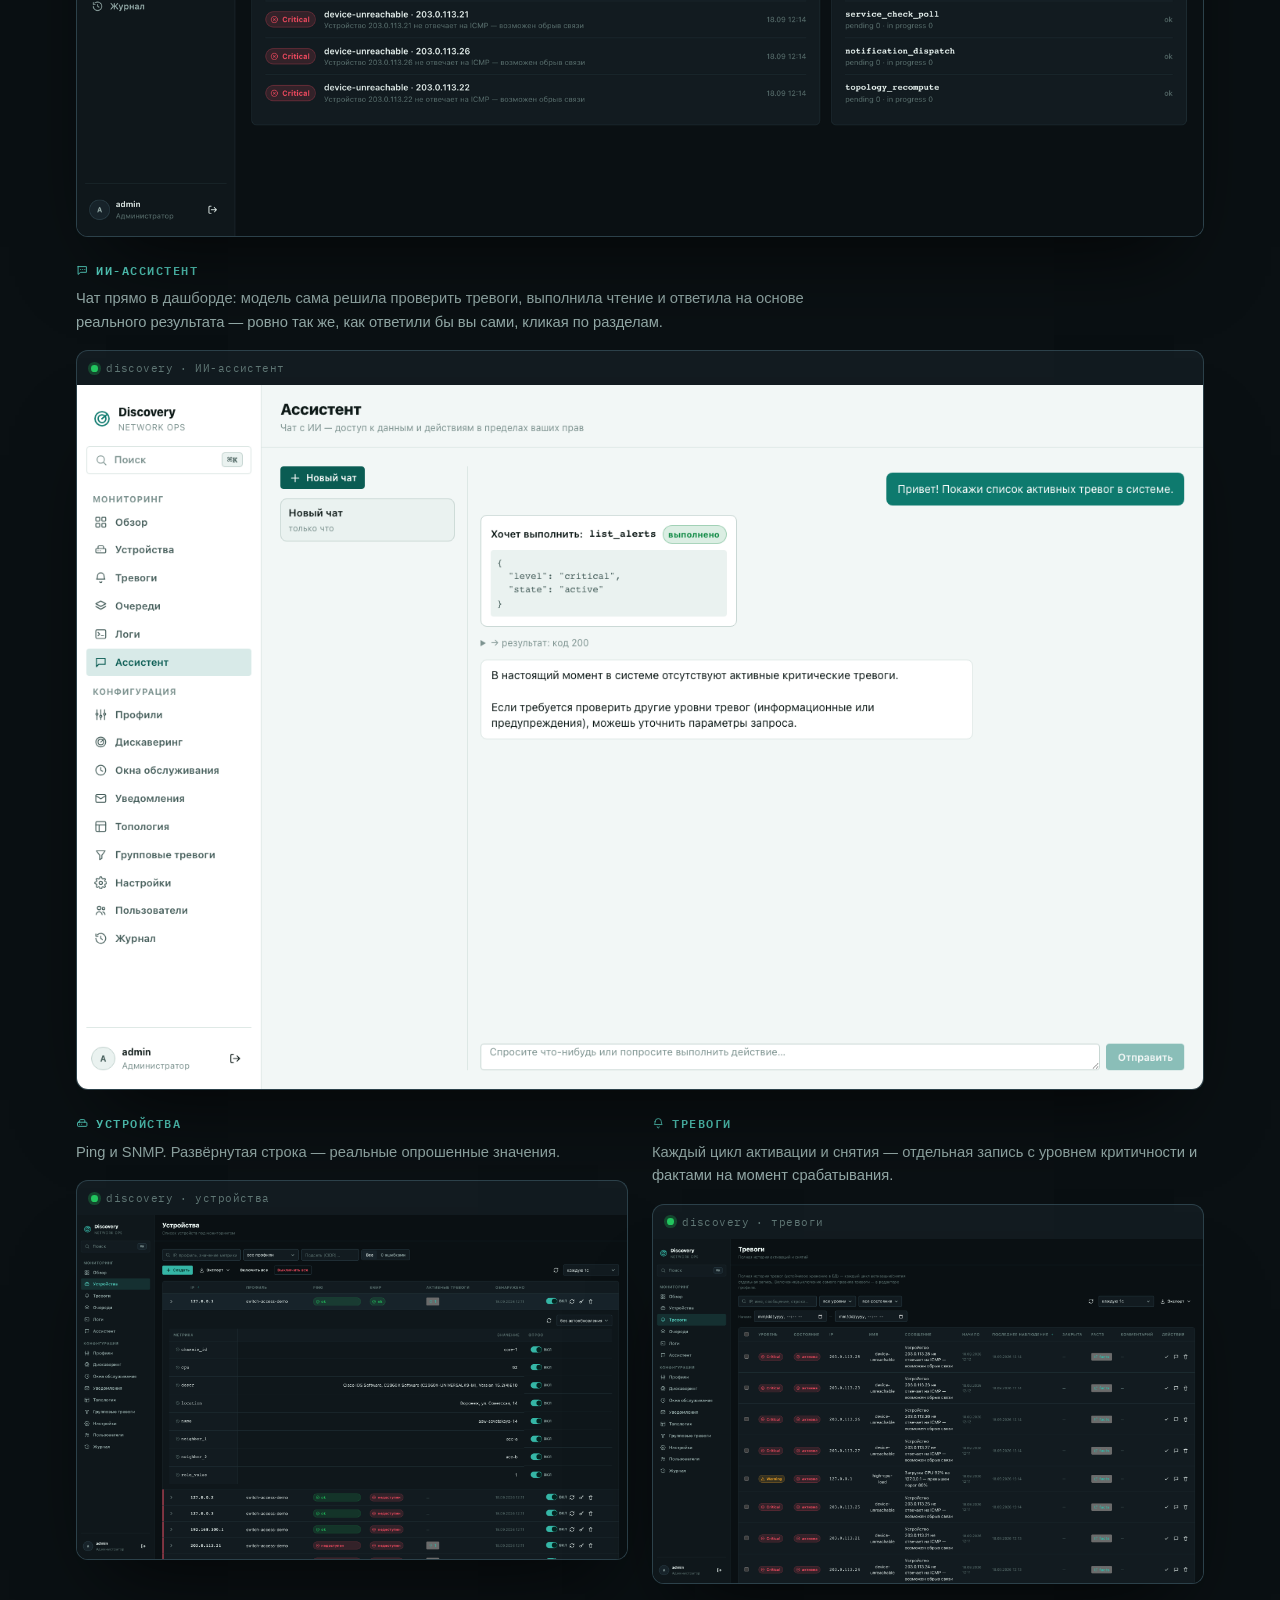
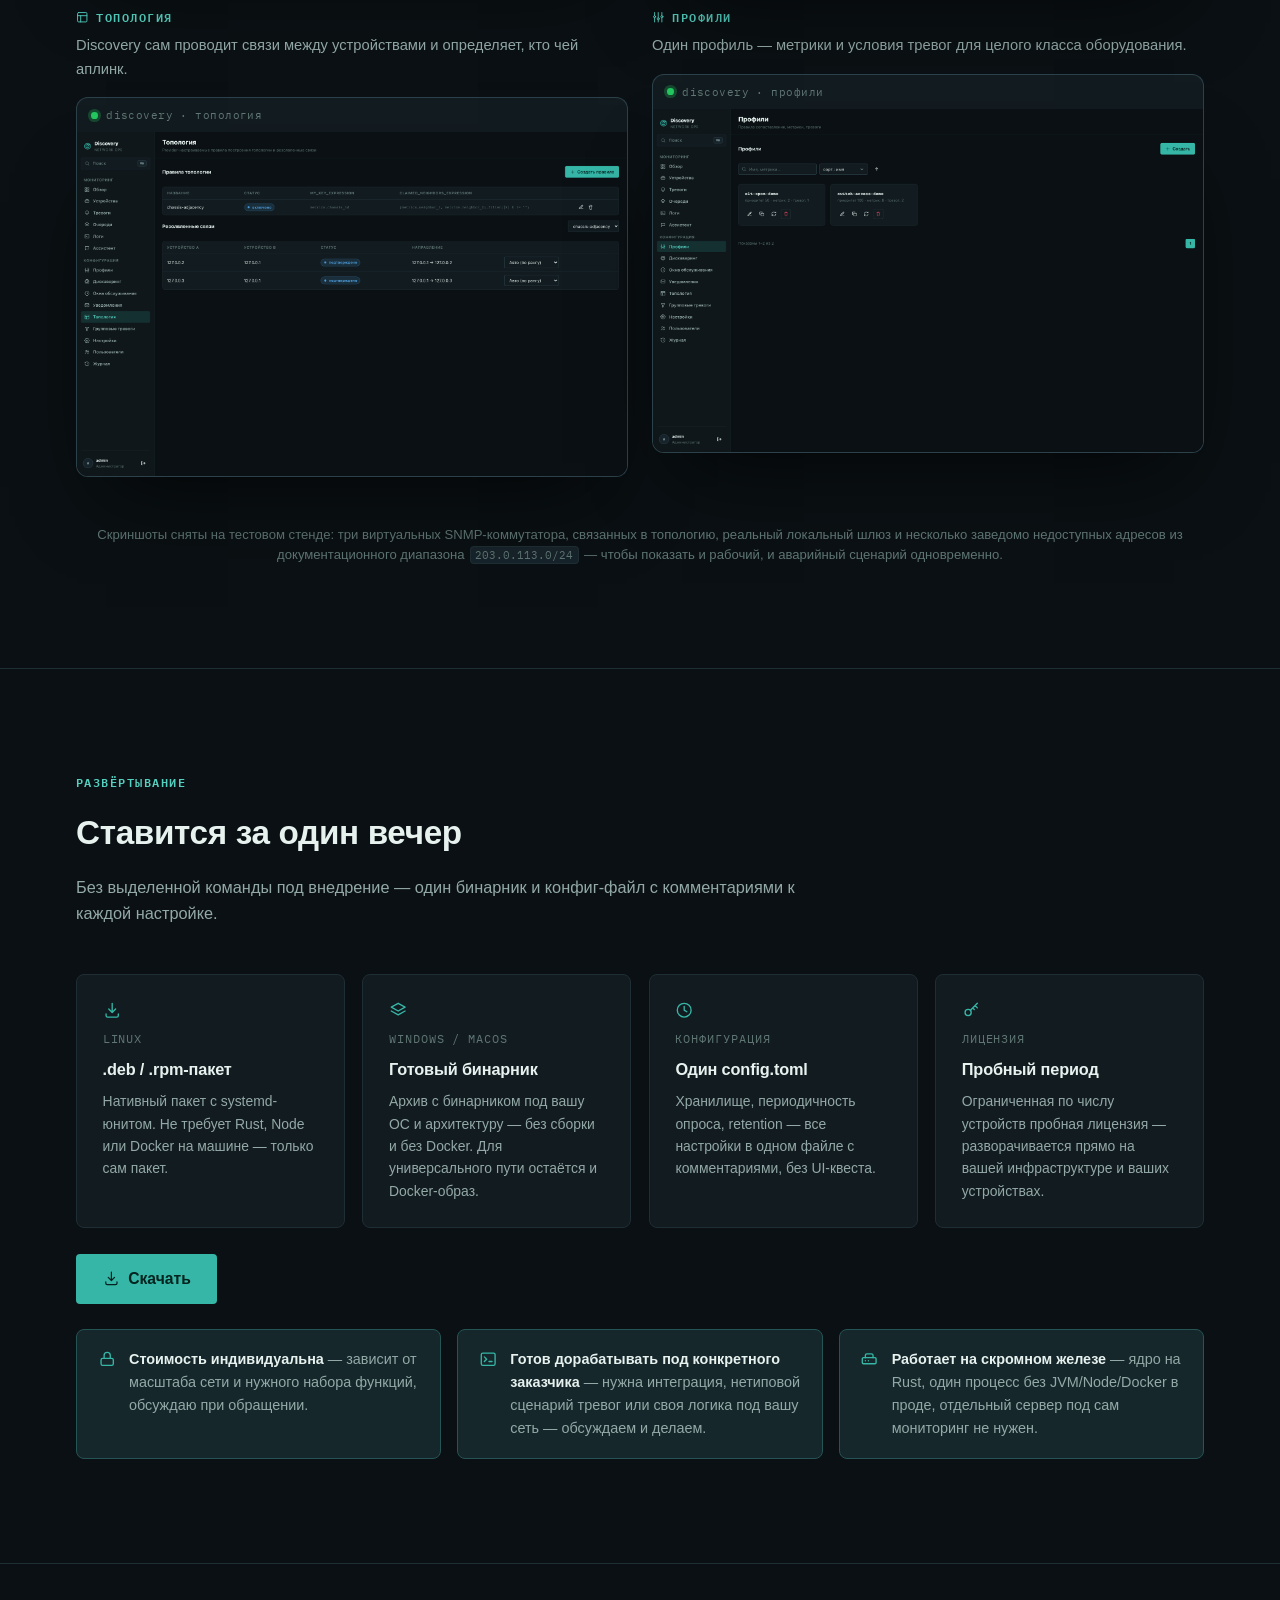
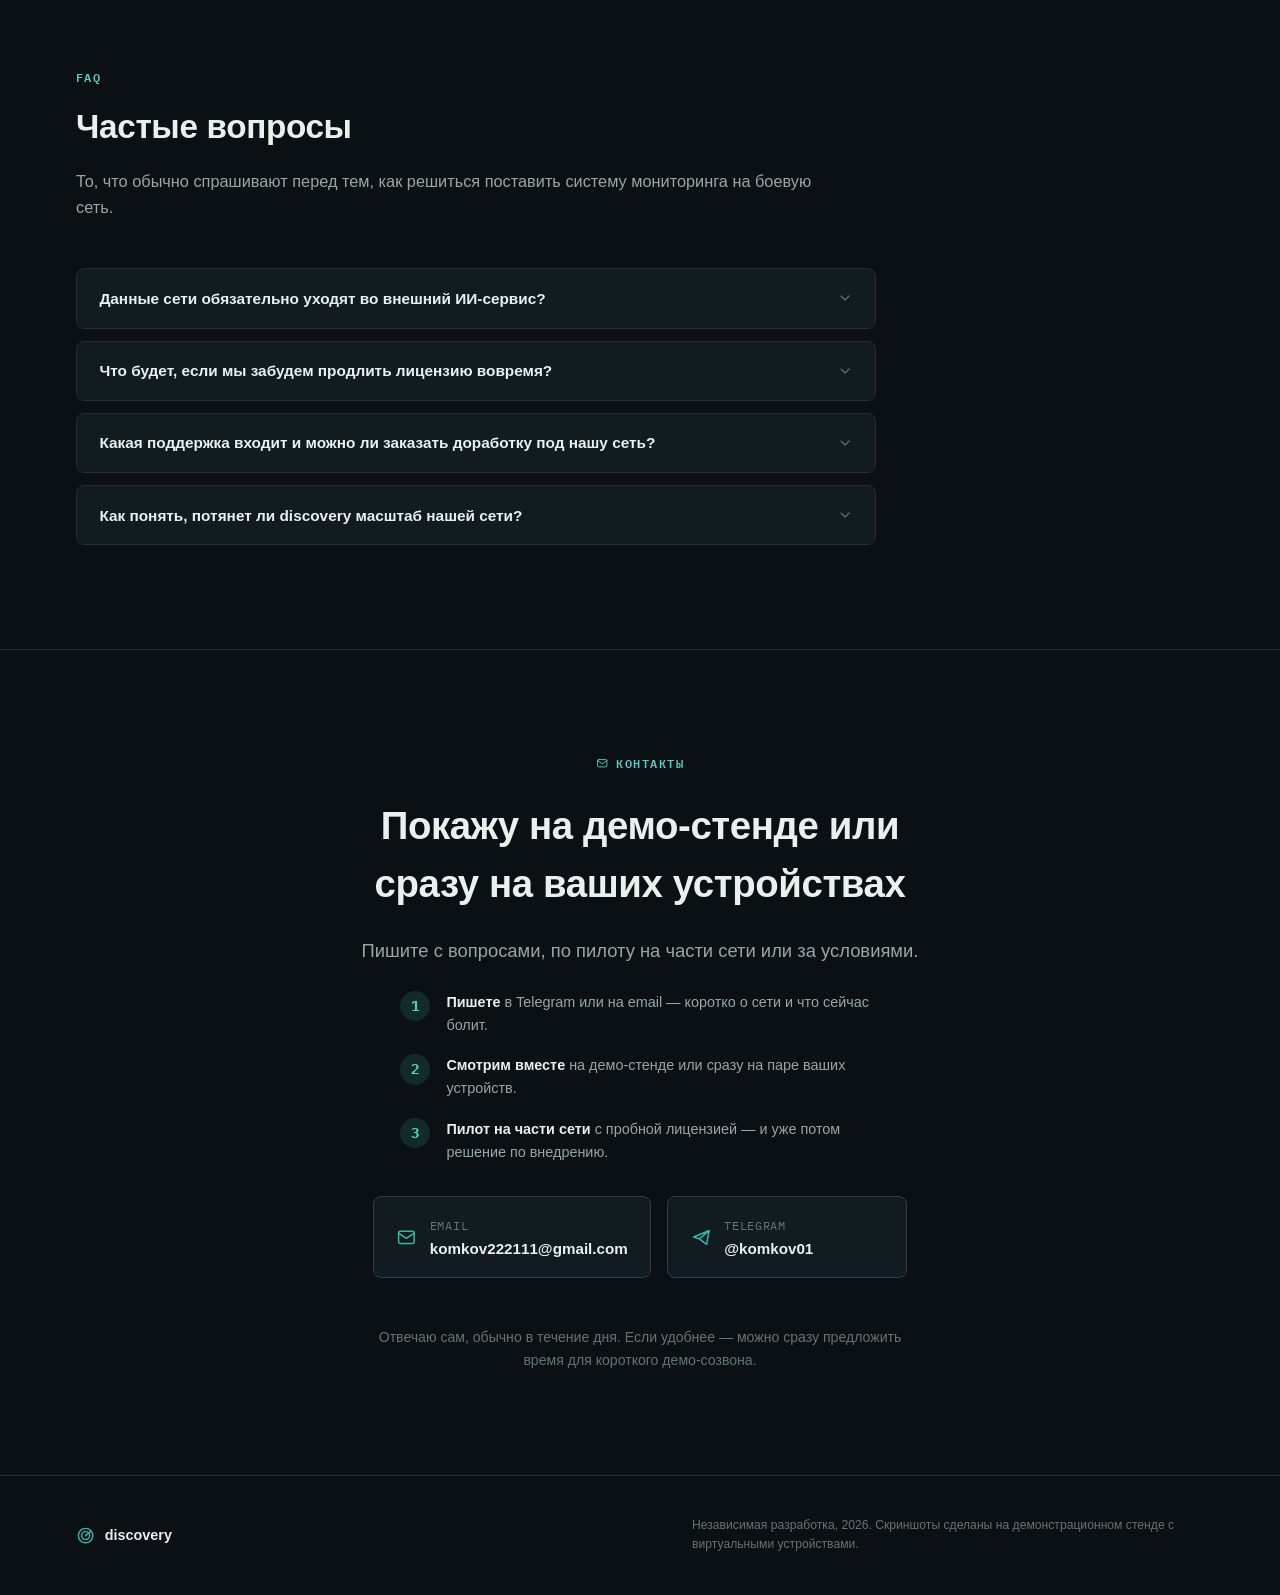
==== commit d0c78553: "site: remove monitoring comparison section" ====
--- a/index.html
+++ b/index.html
@@ -248,66 +248,6 @@
     </div>
   </section>
 
-  <section id="compare">
-    <div class="wrap">
-      <div class="section-head">
-        <span class="eyebrow">Сравнение</span>
-        <h2>discovery — не замена Zabbix. Это инструмент для другой части работы</h2>
-        <p>Если сеть уже мониторится в Zabbix, PRTG или LibreNMS и всё устраивает — менять шило на мыло смысла нет. discovery имеет смысл смотреть, когда топологию, группировку тревог и профили под конкретное оборудование провайдера приходится настраивать и поддерживать руками, и на это уходит время.</p>
-      </div>
-
-      <div class="limits-wrap">
-        <table class="compare-table">
-          <thead>
-            <tr><th>Параметр</th><th>Zabbix / PRTG / LibreNMS</th><th>discovery</th></tr>
-          </thead>
-          <tbody>
-            <tr>
-              <td>Стек для запуска</td>
-              <td>СУБД + веб-сервер + агенты — несколько сервисов, которые нужно поддерживать отдельно</td>
-              <td>Один бинарник и один <code>config.toml</code></td>
-            </tr>
-            <tr>
-              <td>Структура сети провайдера</td>
-              <td>Общего назначения — топологию, дома и подъезды описываете сами</td>
-              <td>Автодискаверинг, профили под тип оборудования и топология с подавлением вторичных тревог по аплинку — из коробки</td>
-            </tr>
-            <tr>
-              <td>ИИ-ассистент по дашборду</td>
-              <td>Нет, либо сторонняя надстройка</td>
-              <td>Встроен, вплоть до модели на вашем сервере</td>
-            </tr>
-            <tr>
-              <td>Работа с тревогами</td>
-              <td>Зависит от шаблонов и ручной настройки</td>
-              <td>Подтверждение, snooze, повторы, эскалация, гистерезис и отдельные device/SNMP/stale-состояния</td>
-            </tr>
-            <tr>
-              <td>Обслуживание устройств</td>
-              <td>Обычно отдельные инструменты и скрипты</td>
-              <td>Безопасные test/poll/rediscover/backup-действия, резервные копии конфигураций и diff</td>
-            </tr>
-            <tr>
-              <td>Зрелость и экосистема</td>
-              <td>Годы разработки, тысячи готовых шаблонов и интеграций</td>
-              <td>Версия 1.2.0 — меньше готовых интеграций, зато точечная доработка под вашу сеть лично автором</td>
-            </tr>
-            <tr>
-              <td>Поддержка</td>
-              <td>Сообщество или платная поддержка вендора</td>
-              <td>Прямая связь с автором — от вопроса до доработки под сценарий</td>
-            </tr>
-            <tr>
-              <td>Стоимость входа</td>
-              <td>Бесплатно (open source) или лицензия энтерпрайз-уровня</td>
-              <td>3 дня пробного периода без документов, дальше — лицензия под масштаб сети</td>
-            </tr>
-          </tbody>
-        </table>
-      </div>
-    </div>
-  </section>
-
   <section id="deploy">
     <div class="wrap">
       <div class="section-head">
@@ -374,12 +314,6 @@
       </div>
 
       <div class="faq-list">
-        <details class="faq-item">
-          <summary>Чем discovery отличается от Zabbix, PRTG или LibreNMS?<svg class="ic ic-chevron"><use href="#ic-chevron-down"/></svg></summary>
-          <div class="faq-body">
-            <p>Это не универсальный монитор «для всего», а инструмент под структуру сети провайдера: автодискаверинг, профили оборудования, топология домов и подъездов, подавление вторичных тревог по аплинку и ИИ-ассистент — сразу из коробки, без месяцев настройки шаблонов и плагинов вручную. Подробное сравнение — <a href="#compare">в разделе выше</a>.</p>
-          </div>
-        </details>
         <details class="faq-item">
           <summary>Данные сети обязательно уходят во внешний ИИ-сервис?<svg class="ic ic-chevron"><use href="#ic-chevron-down"/></svg></summary>
           <div class="faq-body">
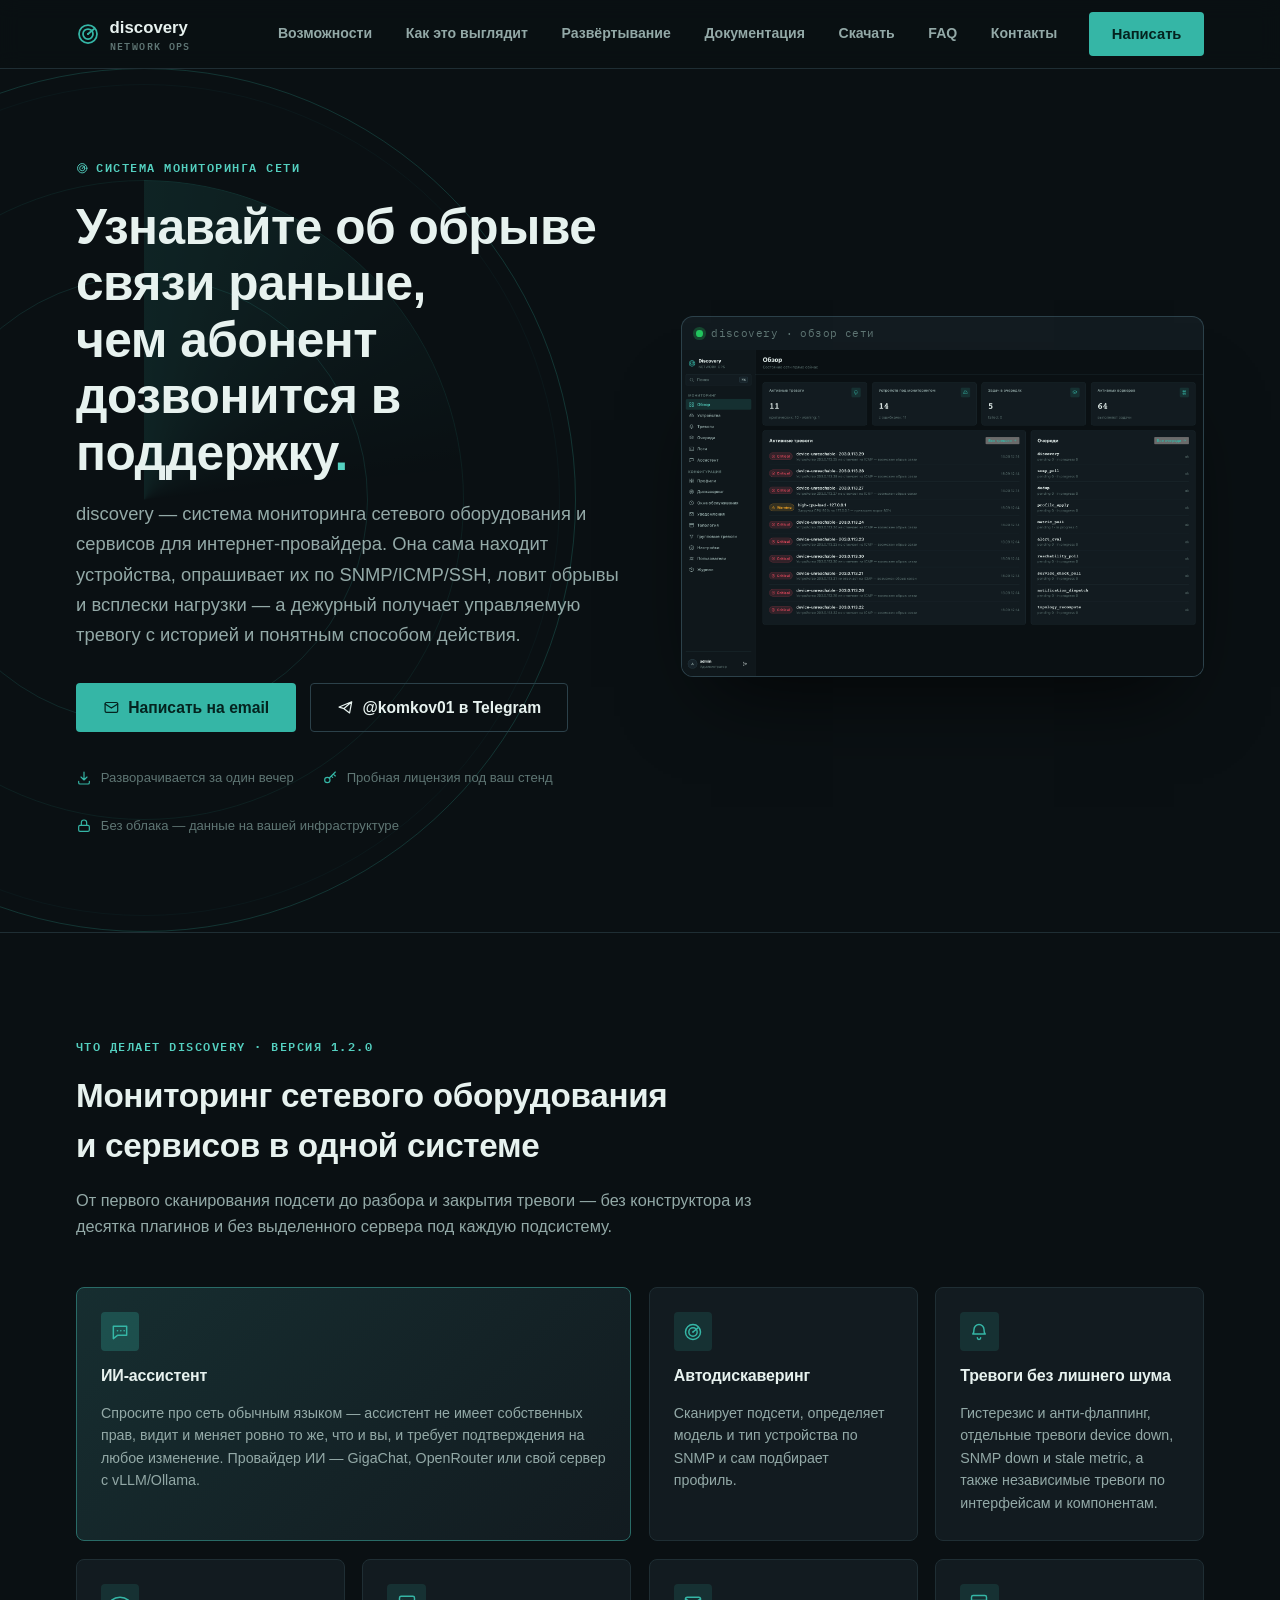
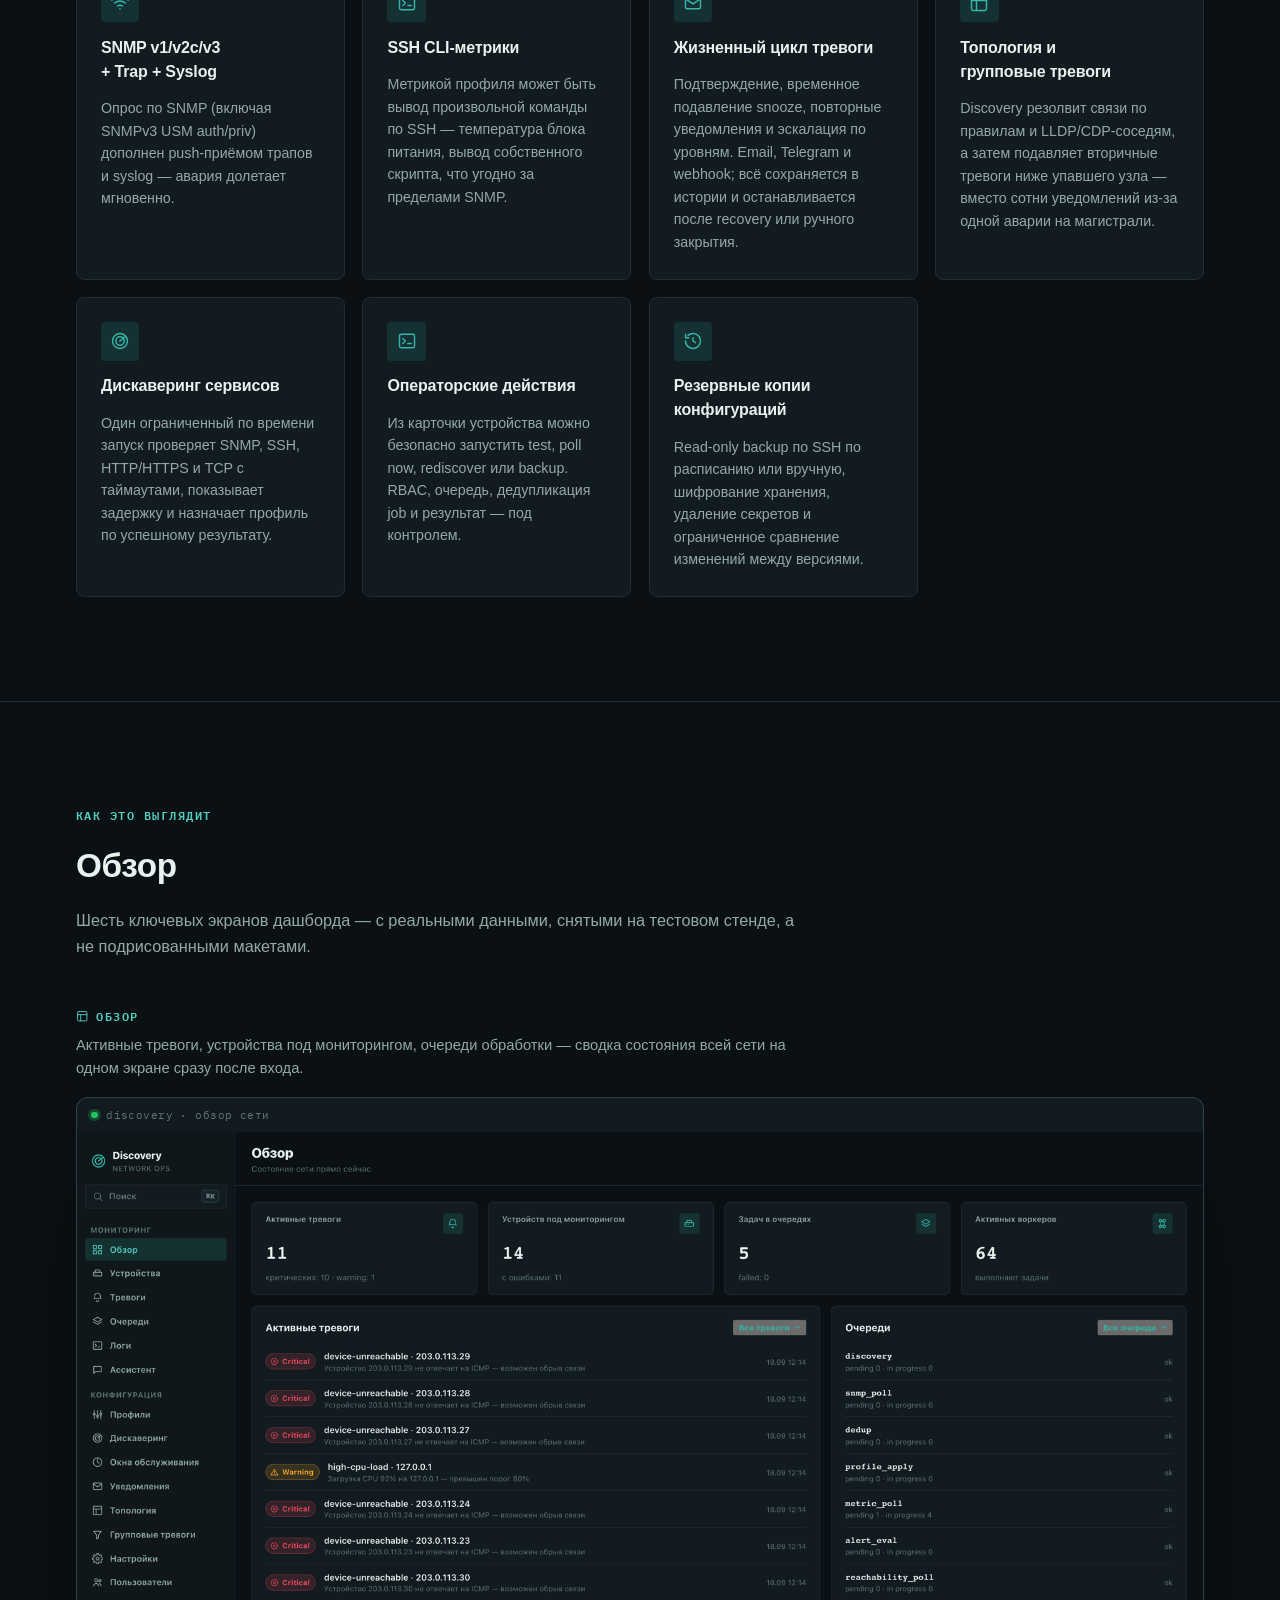
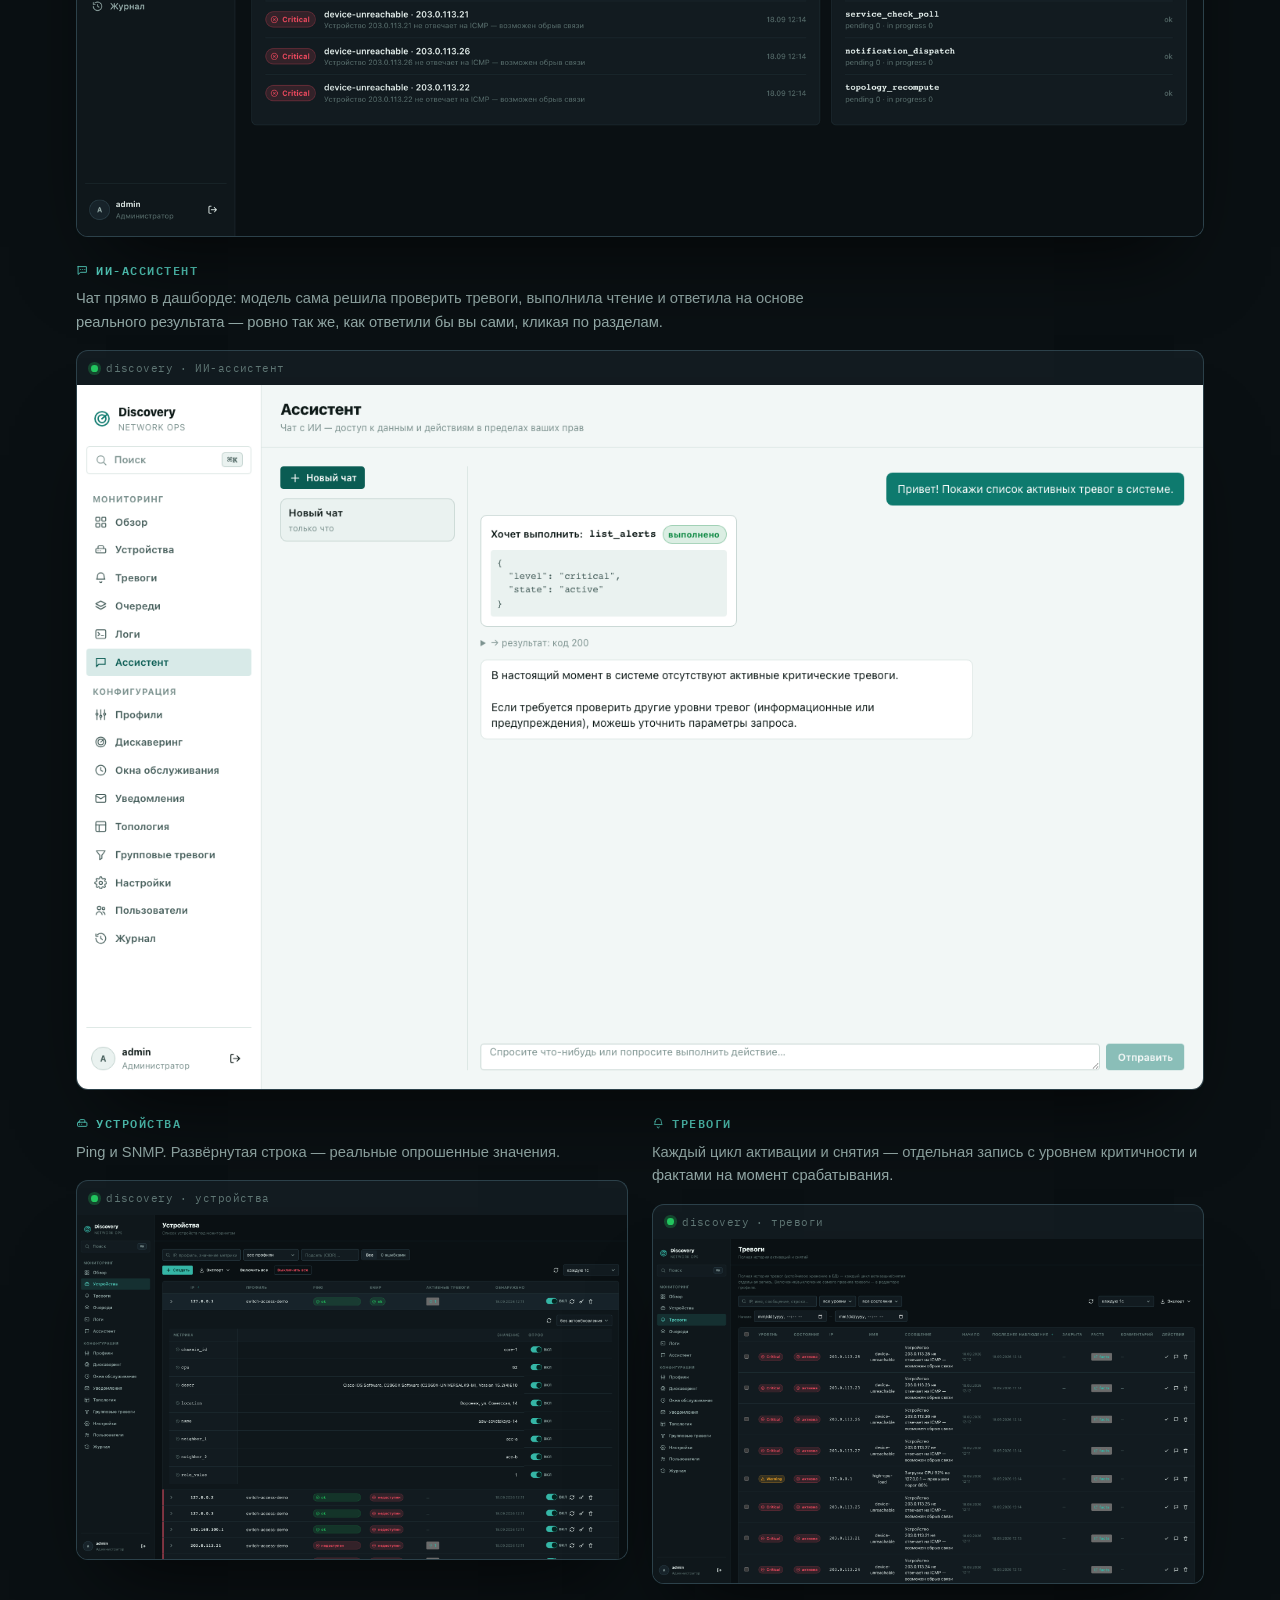
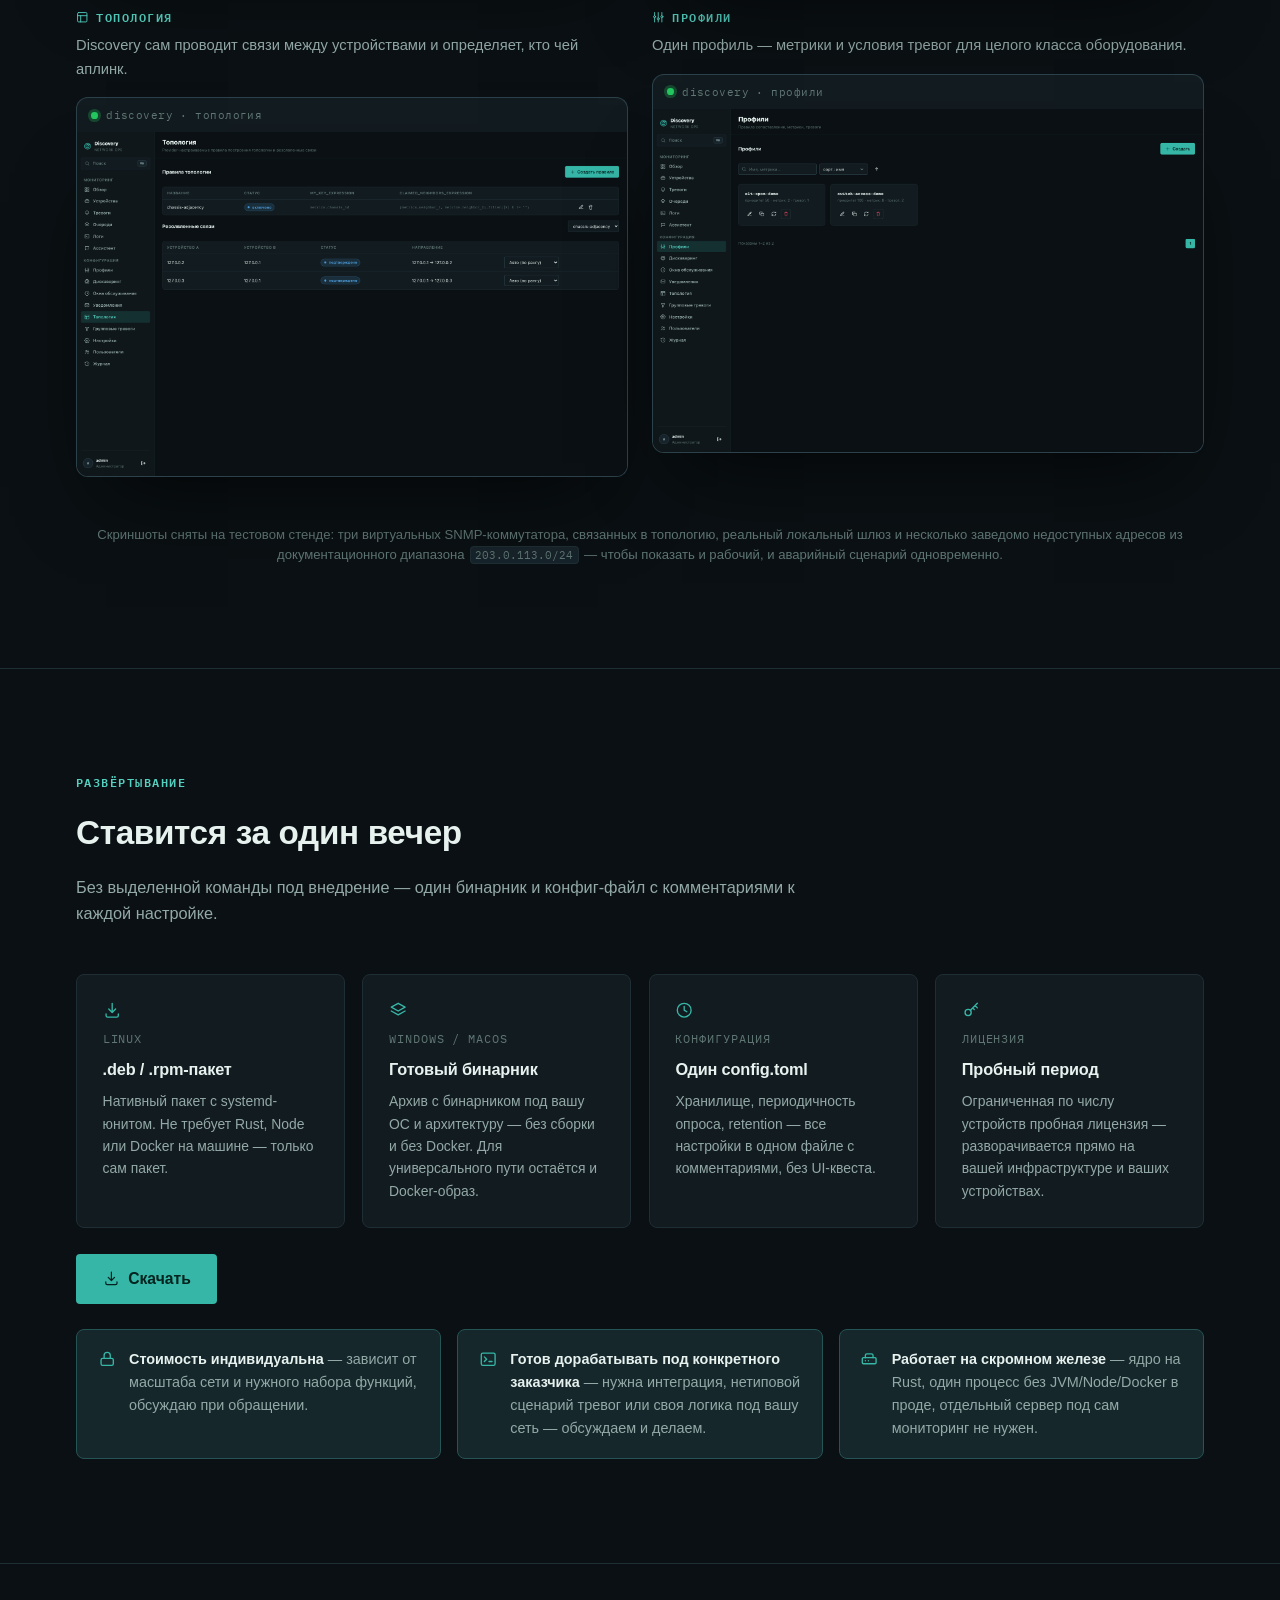
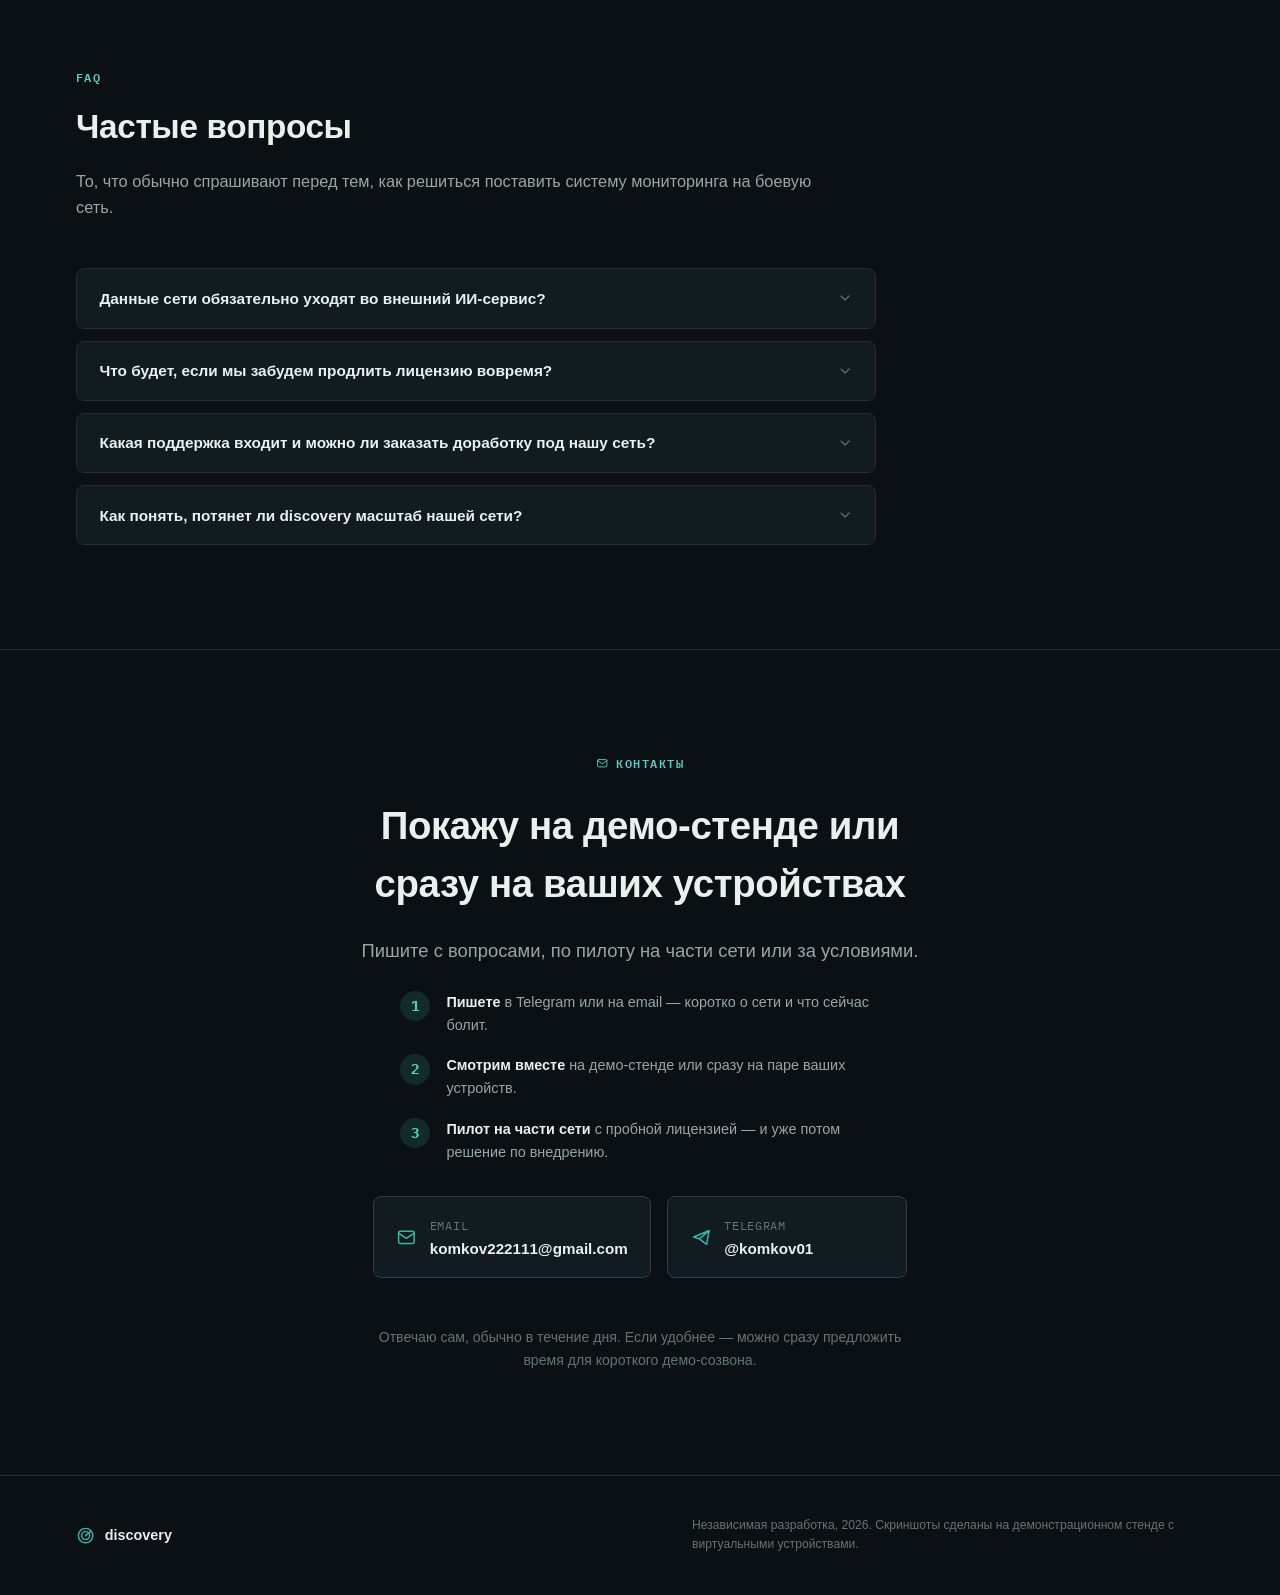
==== commit 1a5fae87: "seo: optimize landing metadata and indexing" ====
--- a/index.html
+++ b/index.html
@@ -3,25 +3,31 @@
 <head>
 <meta charset="utf-8">
 <meta name="viewport" content="width=device-width, initial-scale=1">
-<title>discovery — система мониторинга сети для интернет-провайдеров</title>
-<meta name="description" content="discovery — система мониторинга сети для небольшого регионального интернет-провайдера: автодискаверинг устройств и сервисов, SNMP/ICMP/SSH/Trap/Syslog, тревоги 1.2.0 с подтверждением, snooze, эскалацией и гистерезисом, топология, резервные копии и ИИ-ассистент.">
+<title>Мониторинг сети и оборудования для провайдера — discovery</title>
+<meta name="description" content="Система мониторинга сетевого оборудования для интернет-провайдеров: автодискаверинг, SNMP/ICMP/SSH, тревоги, топология и уведомления. Пилот за один вечер.">
 <link rel="canonical" href="https://seelentov.github.io/discovery-landing/">
 <meta name="theme-color" content="#35b6a6">
 <meta property="og:type" content="website">
 <meta property="og:site_name" content="discovery">
-<meta property="og:title" content="discovery — система мониторинга сети для интернет-провайдеров">
-<meta property="og:description" content="Автодискаверинг устройств и сервисов, SNMP/ICMP/SSH/Trap/Syslog, управляемые тревоги 1.2.0, топология, резервные копии и ИИ-ассистент дашборда. Разворачивается за один вечер.">
+<meta property="og:title" content="Мониторинг сети и оборудования для провайдера — discovery">
+<meta property="og:description" content="Автодискаверинг, SNMP/ICMP/SSH, управляемые тревоги, топология и уведомления для сети интернет-провайдера. Пилот за один вечер.">
 <meta property="og:url" content="https://seelentov.github.io/discovery-landing/">
 <meta property="og:image" content="https://seelentov.github.io/discovery-landing/assets/img/shot-overview.png">
 <meta name="twitter:card" content="summary_large_image">
-<meta name="twitter:title" content="discovery — система мониторинга сети для интернет-провайдеров">
-<meta name="twitter:description" content="Автодискаверинг устройств и сервисов, SNMP/ICMP/SSH/Trap/Syslog, управляемые тревоги 1.2.0, топология, резервные копии и ИИ-ассистент дашборда.">
+<meta name="twitter:title" content="Мониторинг сети и оборудования для провайдера — discovery">
+<meta name="twitter:description" content="Автодискаверинг, SNMP/ICMP/SSH, управляемые тревоги, топология и уведомления для сети интернет-провайдера.">
 <meta name="twitter:image" content="https://seelentov.github.io/discovery-landing/assets/img/shot-overview.png">
 <link rel="icon" type="image/svg+xml" href="data:image/svg+xml,%3Csvg xmlns='http://www.w3.org/2000/svg' viewBox='0 0 24 24'%3E%3Ccircle cx='12' cy='12' r='9' fill='none' stroke='%2335b6a6' stroke-width='2'/%3E%3Ccircle cx='12' cy='12' r='5' fill='none' stroke='%2335b6a6' stroke-width='2'/%3E%3Ccircle cx='12' cy='12' r='1.6' fill='%2335b6a6'/%3E%3C/svg%3E">
 <link rel="preconnect" href="https://fonts.googleapis.com">
 <link rel="preconnect" href="https://fonts.gstatic.com" crossorigin>
 <link href="https://fonts.googleapis.com/css2?family=IBM+Plex+Mono:wght@500;600;700&display=swap" rel="stylesheet">
 <link rel="stylesheet" href="assets/css/style.css?v=2">
+<script type="application/ld+json">
+{"@context":"https://schema.org","@type":"SoftwareApplication","name":"discovery","applicationCategory":"NetworkMonitoring","operatingSystem":"Linux, macOS, Windows","description":"Система мониторинга сетевого оборудования и сервисов для интернет-провайдеров.","url":"https://seelentov.github.io/discovery-landing/","downloadUrl":"https://seelentov.github.io/discovery-landing/download.html","softwareVersion":"1.2.0","offers":{"@type":"Offer","price":"0","priceCurrency":"RUB","description":"Пробный период"},"featureList":["Автодискаверинг сетевых устройств","SNMP, ICMP, SSH, Trap и Syslog","Тревоги и уведомления","Топология сети","Резервные копии конфигураций"]}
+</script>
+<script type="application/ld+json">
+{"@context":"https://schema.org","@type":"FAQPage","mainEntity":[{"@type":"Question","name":"Данные сети обязательно уходят во внешний ИИ-сервис?","acceptedAnswer":{"@type":"Answer","text":"Нет. Можно использовать собственный сервер с vLLM или Ollama, чтобы данные не покидали инфраструктуру."}},{"@type":"Question","name":"Что будет, если мы забудем продлить лицензию вовремя?","acceptedAnswer":{"@type":"Answer","text":"Устройства продолжают опрашиваться, тревоги срабатывать и уведомления приходить; ограничивается только создание новых объектов и конфигураций."}},{"@type":"Question","name":"Как понять, потянет ли discovery масштаб нашей сети?","acceptedAnswer":{"@type":"Answer","text":"Рекомендуется развернуть пробную версию на части сети или демо-стенде и проверить реальную нагрузку."}}]}
+</script>
 </head>
 <body>
 
@@ -82,7 +88,7 @@
       <div class="hero-copy">
         <span class="eyebrow"><svg class="ic"><use href="#ic-radar"/></svg>Система мониторинга сети</span>
         <h1>Узнавайте об обрыве связи раньше,<br>чем абонент дозвонится в поддержку<span class="hl">.</span></h1>
-        <p class="lede">discovery сама находит устройства и сервисы в сети провайдера, опрашивает их по SNMP/ICMP/SSH, ловит обрывы и всплески нагрузки — а дежурный получает управляемую тревогу с историей, эскалацией и понятным способом действия.</p>
+        <p class="lede">discovery — система мониторинга сетевого оборудования и сервисов для интернет-провайдера. Она сама находит устройства, опрашивает их по SNMP/ICMP/SSH, ловит обрывы и всплески нагрузки — а дежурный получает управляемую тревогу с историей и понятным способом действия.</p>
         <div class="cta-row">
           <a class="btn btn-primary btn-lg" href="mailto:komkov222111@gmail.com?subject=discovery%20%E2%80%94%20%D0%B2%D0%BE%D0%BF%D1%80%D0%BE%D1%81">
             <svg class="ic"><use href="#ic-mail"/></svg>Написать на email
@@ -108,7 +114,7 @@
     <div class="wrap">
       <div class="section-head">
         <span class="eyebrow">Что делает discovery · версия 1.2.0</span>
-        <h2>Один процесс, который закрывает весь цикл мониторинга сети провайдера</h2>
+        <h2>Мониторинг сетевого оборудования и сервисов в одной системе</h2>
         <p>От первого сканирования подсети до разбора и закрытия тревоги — без конструктора из десятка плагинов и без выделенного сервера под каждую подсистему.</p>
       </div>
       <div class="feature-grid">
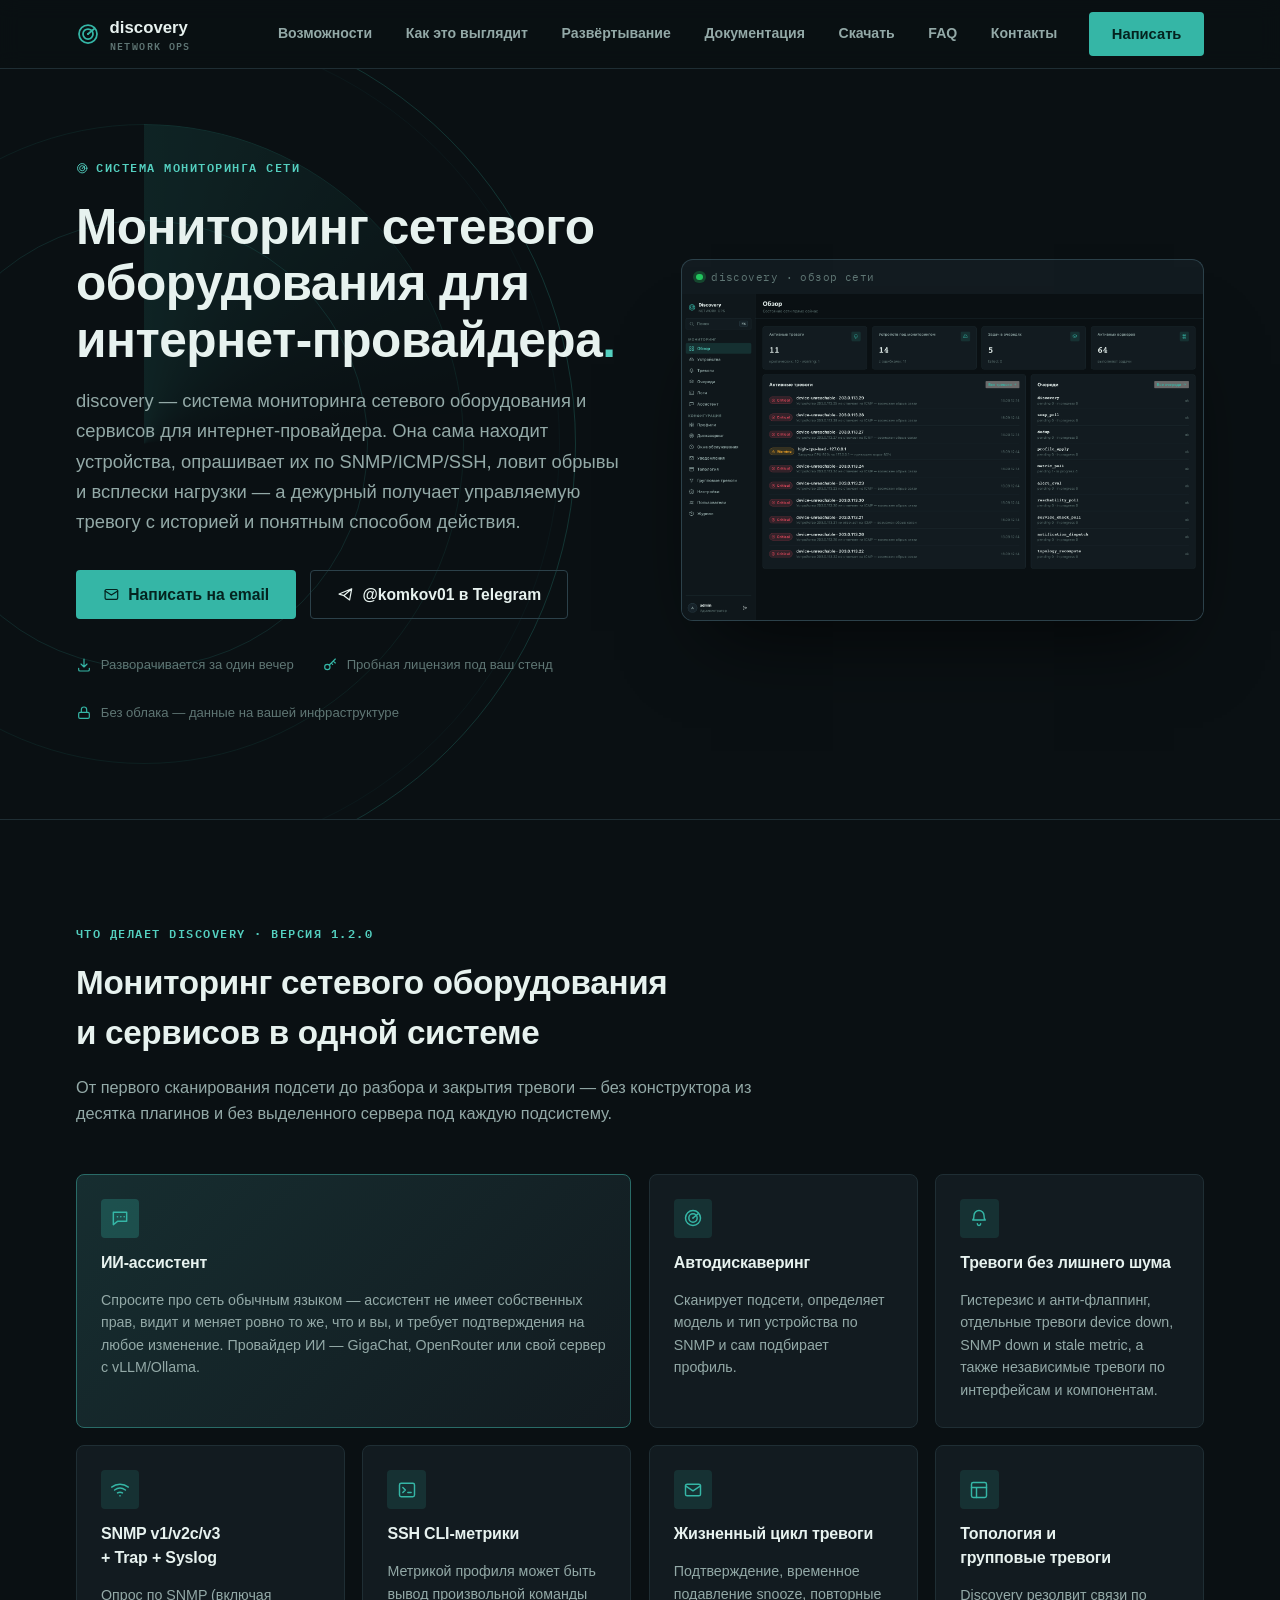
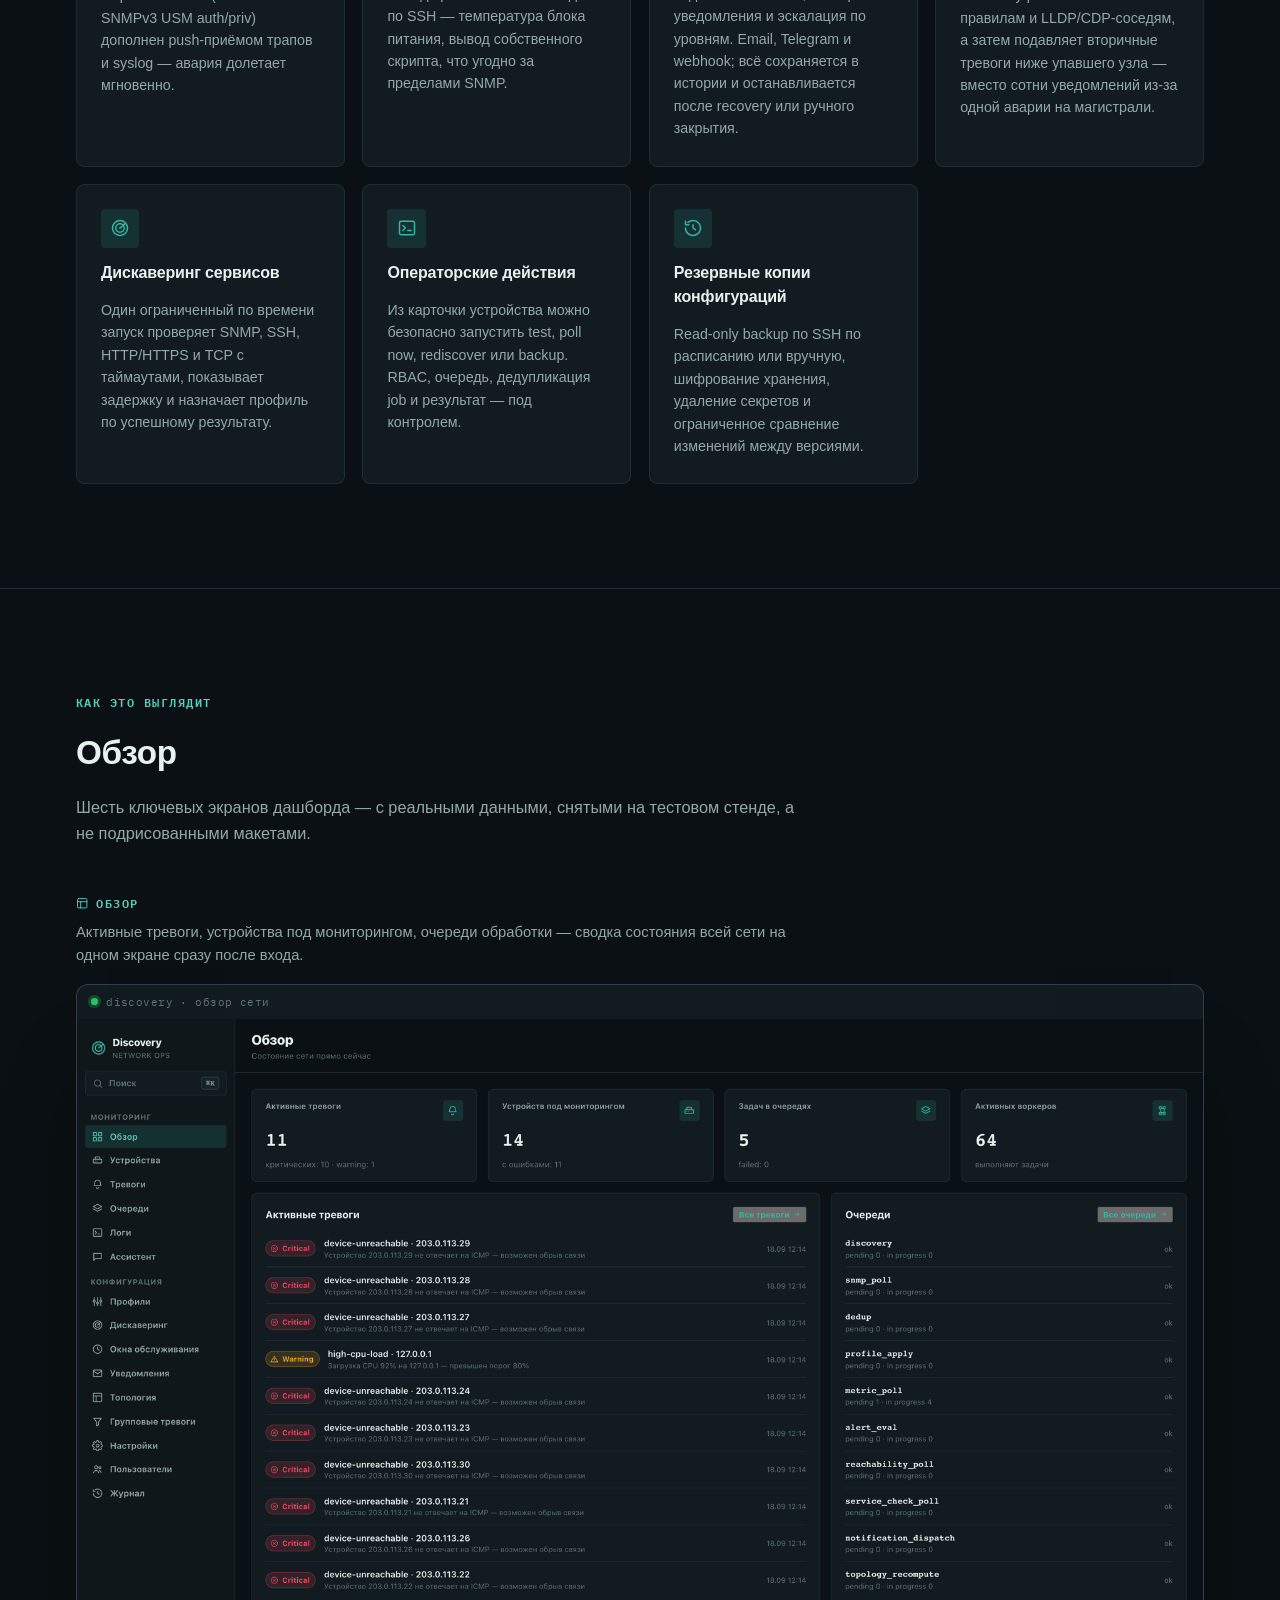
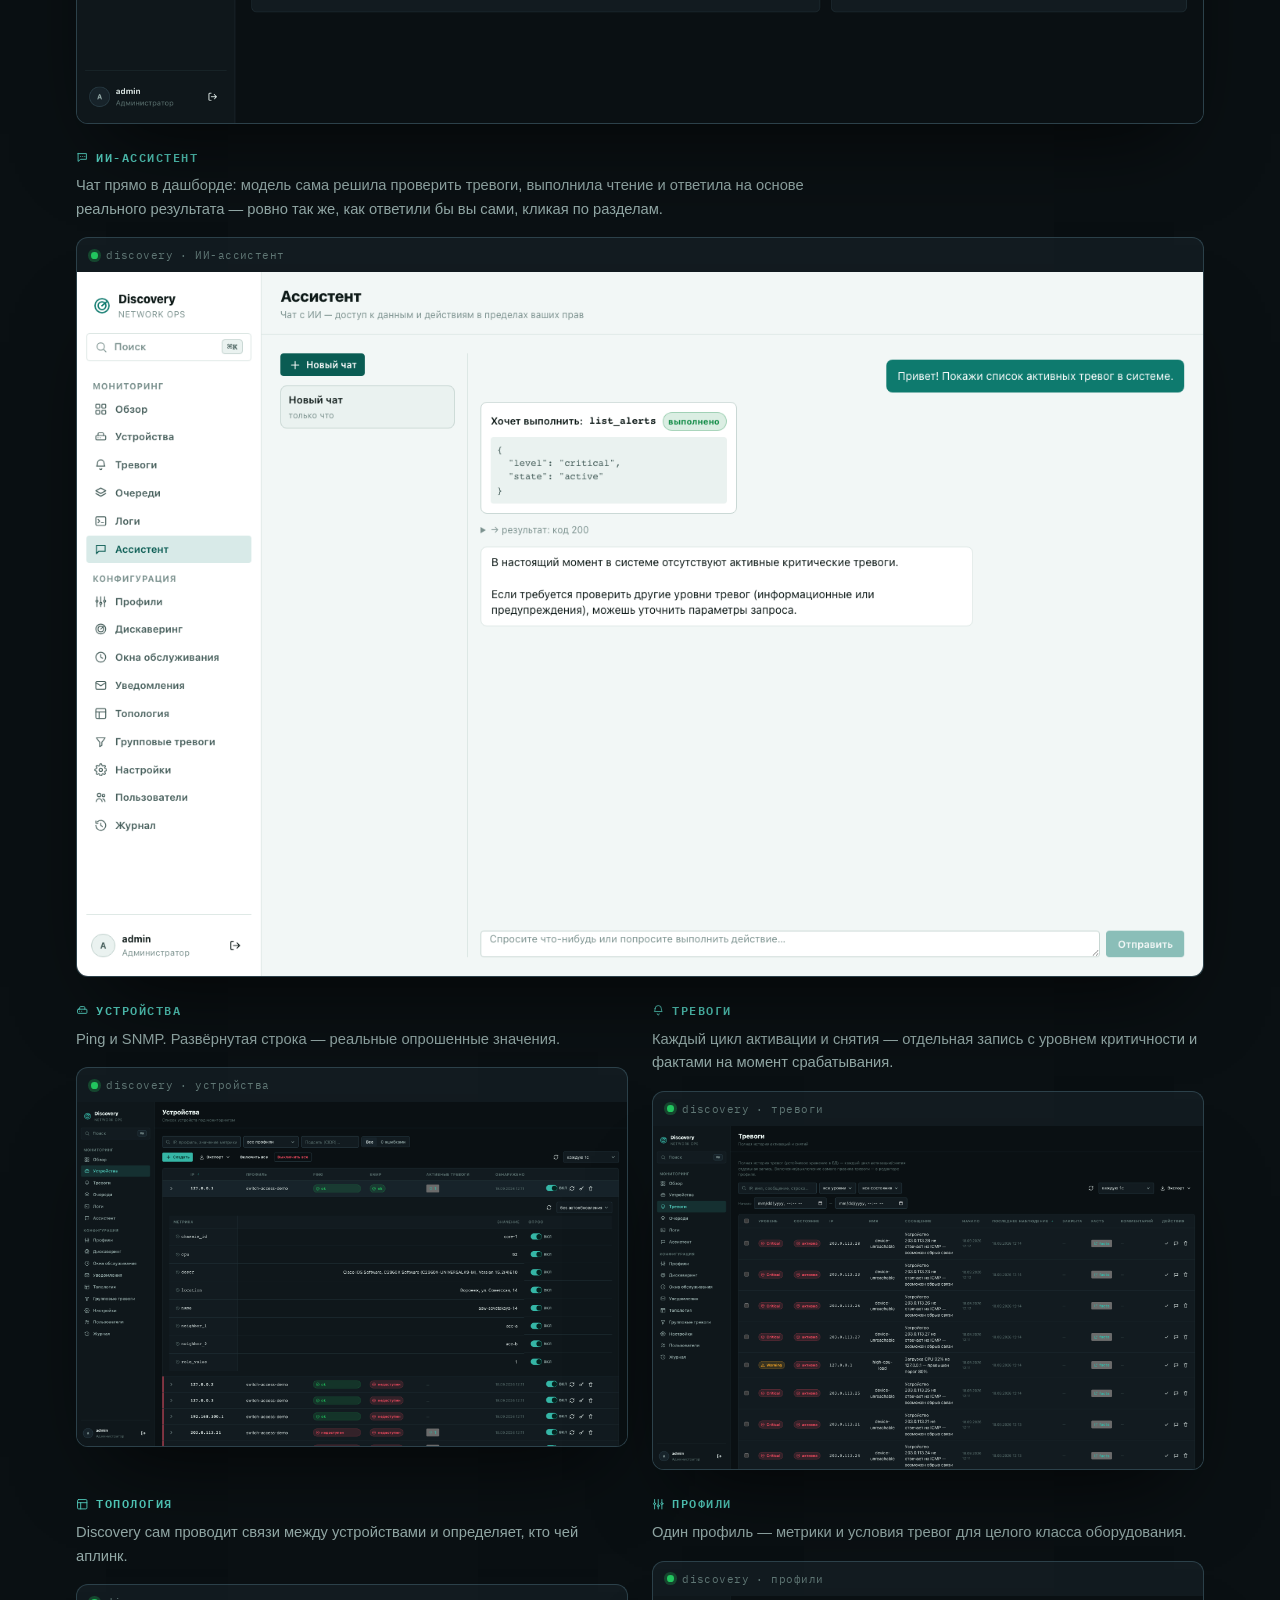
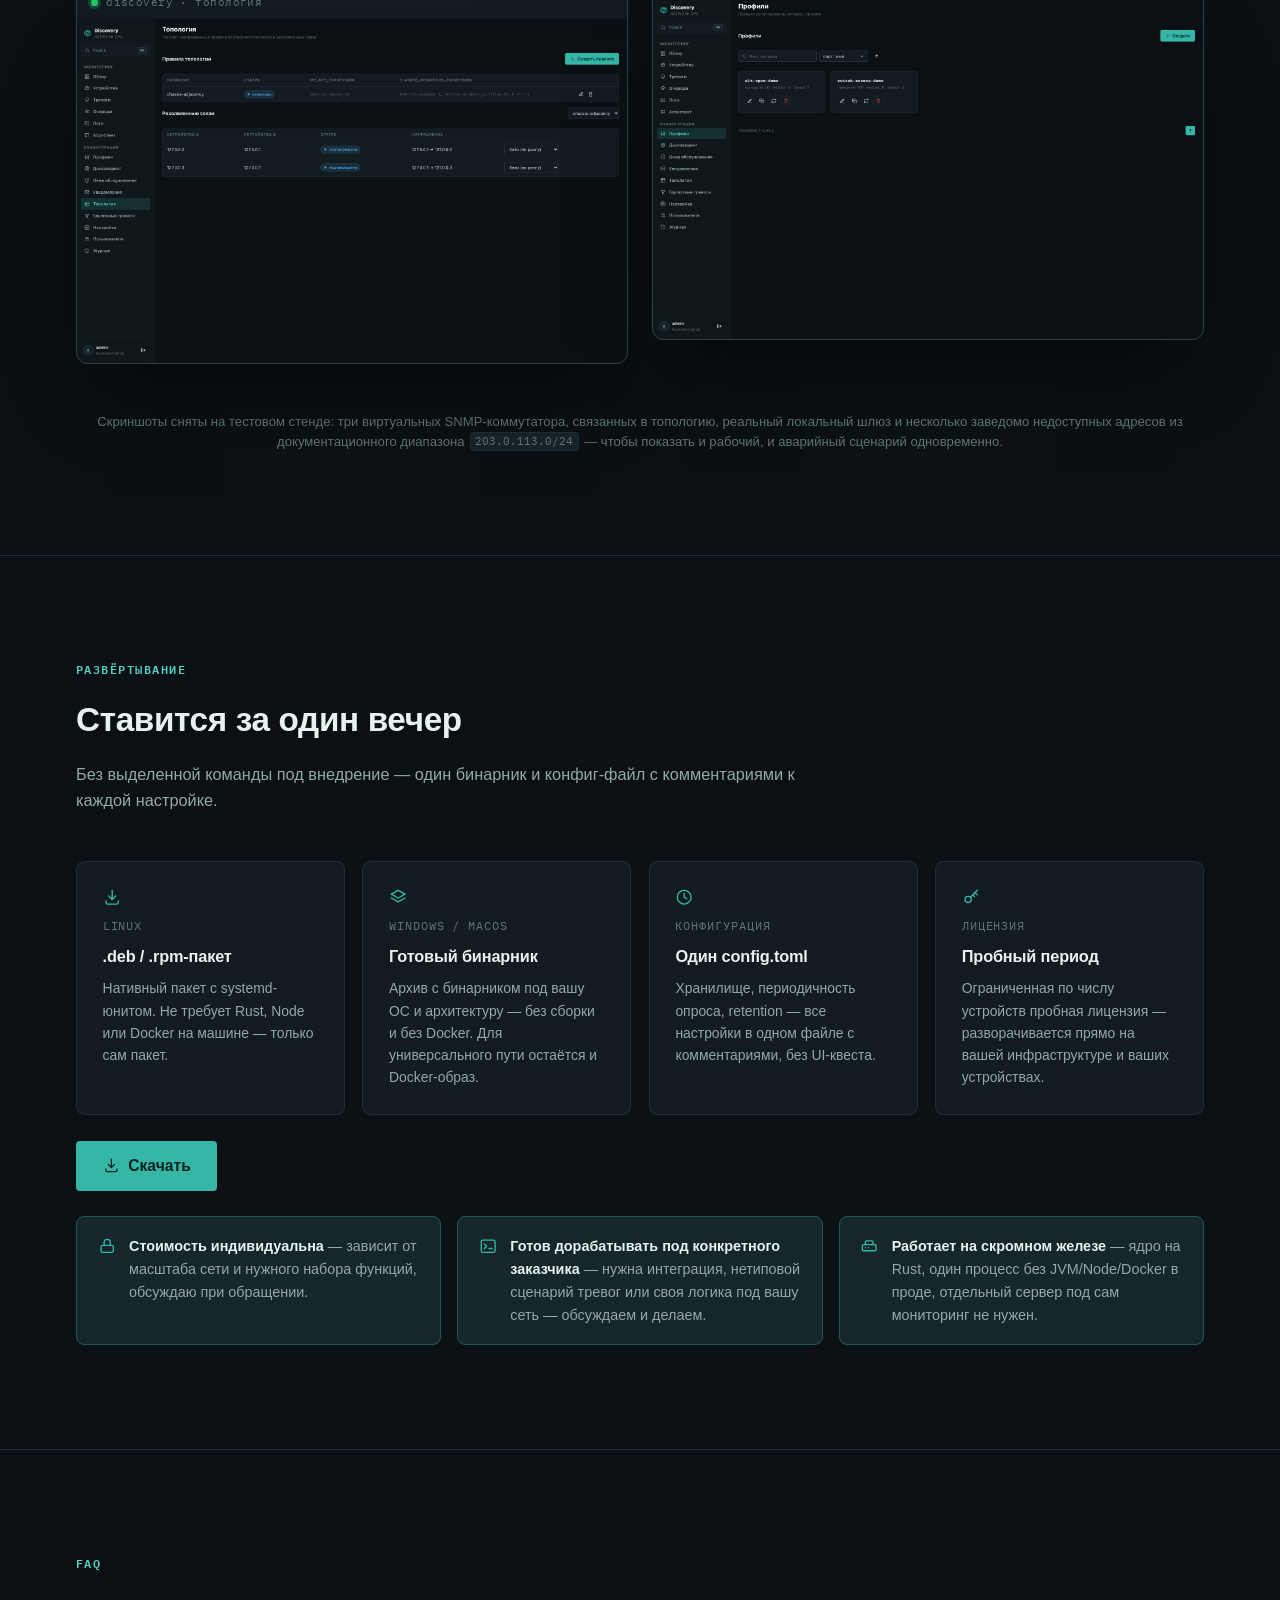
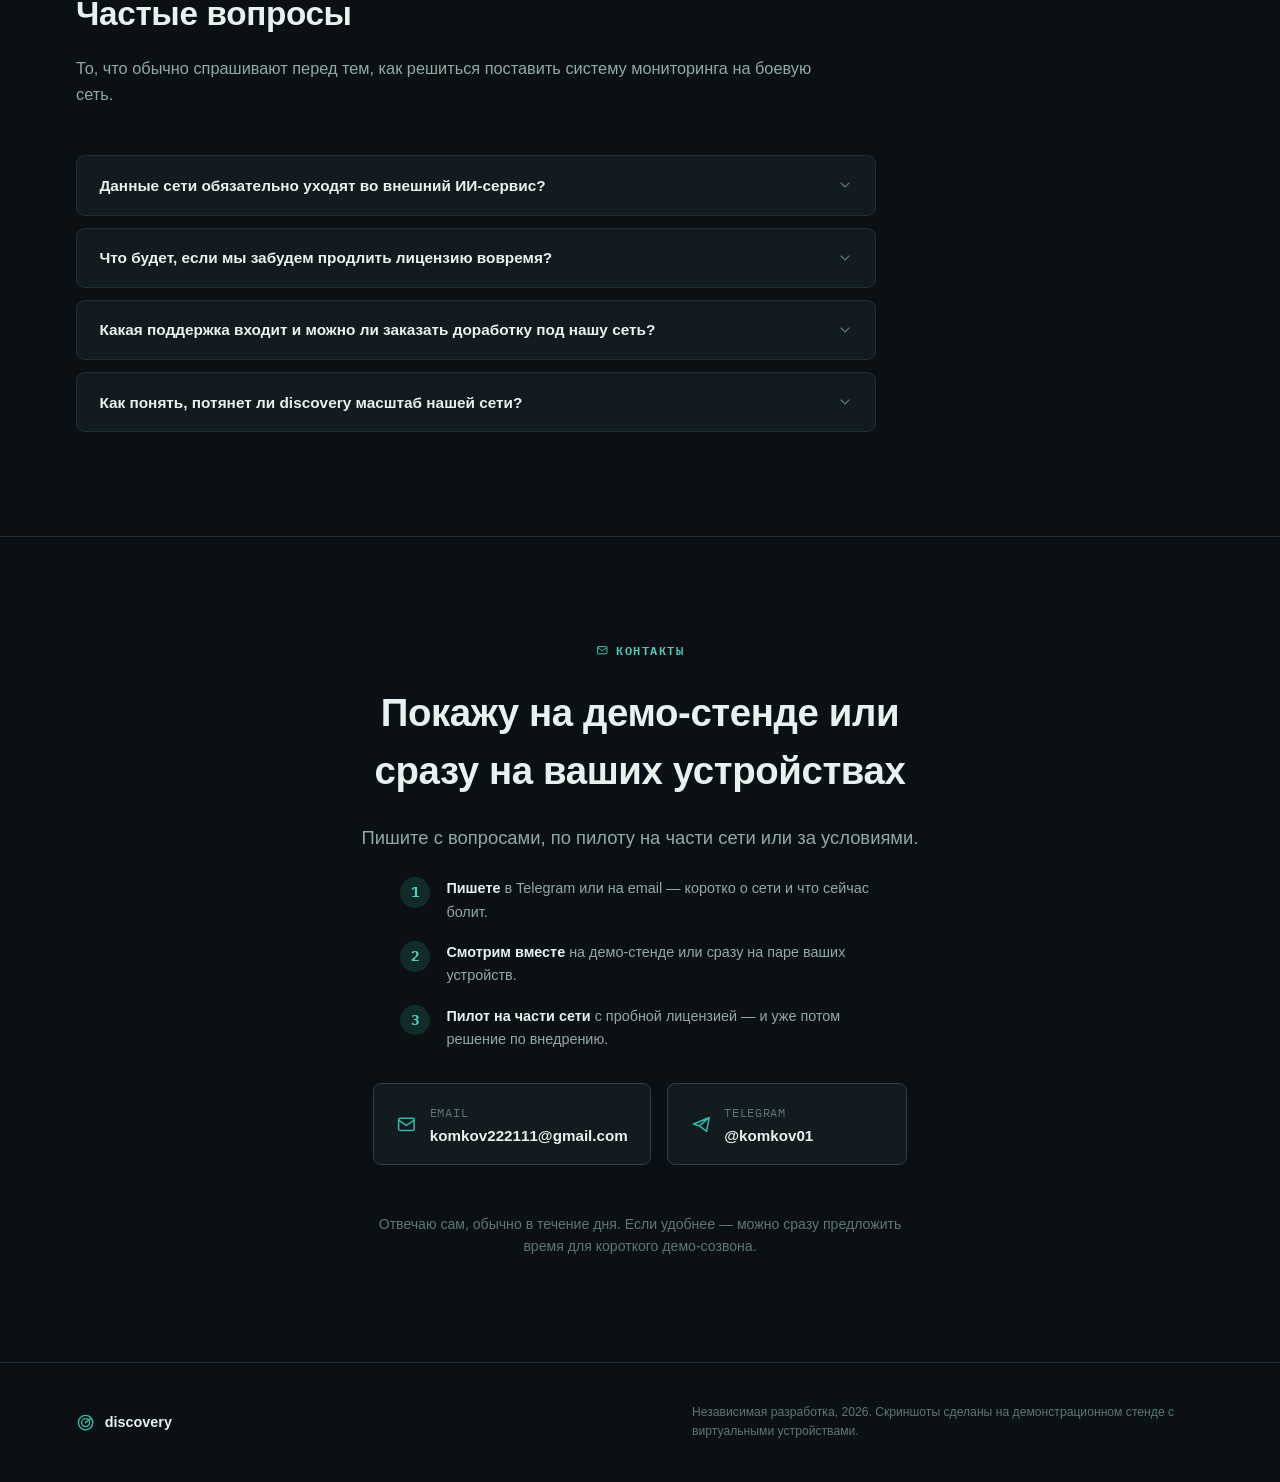
==== commit 0e0b151d: "seo: align landing headline with Russian demand" ====
--- a/index.html
+++ b/index.html
@@ -3,19 +3,19 @@
 <head>
 <meta charset="utf-8">
 <meta name="viewport" content="width=device-width, initial-scale=1">
-<title>Мониторинг сети и оборудования для провайдера — discovery</title>
-<meta name="description" content="Система мониторинга сетевого оборудования для интернет-провайдеров: автодискаверинг, SNMP/ICMP/SSH, тревоги, топология и уведомления. Пилот за один вечер.">
+<title>Мониторинг сетевого оборудования для провайдера — discovery</title>
+<meta name="description" content="Система мониторинга сетевого оборудования и сетей связи для интернет-провайдеров: SNMP/ICMP/SSH, автодискаверинг, тревоги, топология и уведомления. Пилот за один вечер.">
 <link rel="canonical" href="https://seelentov.github.io/discovery-landing/">
 <meta name="theme-color" content="#35b6a6">
 <meta property="og:type" content="website">
 <meta property="og:site_name" content="discovery">
-<meta property="og:title" content="Мониторинг сети и оборудования для провайдера — discovery">
-<meta property="og:description" content="Автодискаверинг, SNMP/ICMP/SSH, управляемые тревоги, топология и уведомления для сети интернет-провайдера. Пилот за один вечер.">
+<meta property="og:title" content="Мониторинг сетевого оборудования для провайдера — discovery">
+<meta property="og:description" content="Мониторинг сетевого оборудования и сетей связи: SNMP/ICMP/SSH, автодискаверинг, тревоги, топология и уведомления для интернет-провайдера.">
 <meta property="og:url" content="https://seelentov.github.io/discovery-landing/">
 <meta property="og:image" content="https://seelentov.github.io/discovery-landing/assets/img/shot-overview.png">
 <meta name="twitter:card" content="summary_large_image">
-<meta name="twitter:title" content="Мониторинг сети и оборудования для провайдера — discovery">
-<meta name="twitter:description" content="Автодискаверинг, SNMP/ICMP/SSH, управляемые тревоги, топология и уведомления для сети интернет-провайдера.">
+<meta name="twitter:title" content="Мониторинг сетевого оборудования для провайдера — discovery">
+<meta name="twitter:description" content="Мониторинг сетевого оборудования и сетей связи: SNMP/ICMP/SSH, автодискаверинг, тревоги, топология и уведомления.">
 <meta name="twitter:image" content="https://seelentov.github.io/discovery-landing/assets/img/shot-overview.png">
 <link rel="icon" type="image/svg+xml" href="data:image/svg+xml,%3Csvg xmlns='http://www.w3.org/2000/svg' viewBox='0 0 24 24'%3E%3Ccircle cx='12' cy='12' r='9' fill='none' stroke='%2335b6a6' stroke-width='2'/%3E%3Ccircle cx='12' cy='12' r='5' fill='none' stroke='%2335b6a6' stroke-width='2'/%3E%3Ccircle cx='12' cy='12' r='1.6' fill='%2335b6a6'/%3E%3C/svg%3E">
 <link rel="preconnect" href="https://fonts.googleapis.com">
@@ -87,7 +87,7 @@
     <div class="wrap hero-grid">
       <div class="hero-copy">
         <span class="eyebrow"><svg class="ic"><use href="#ic-radar"/></svg>Система мониторинга сети</span>
-        <h1>Узнавайте об обрыве связи раньше,<br>чем абонент дозвонится в поддержку<span class="hl">.</span></h1>
+        <h1>Мониторинг сетевого оборудования для интернет-провайдера<span class="hl">.</span></h1>
         <p class="lede">discovery — система мониторинга сетевого оборудования и сервисов для интернет-провайдера. Она сама находит устройства, опрашивает их по SNMP/ICMP/SSH, ловит обрывы и всплески нагрузки — а дежурный получает управляемую тревогу с историей и понятным способом действия.</p>
         <div class="cta-row">
           <a class="btn btn-primary btn-lg" href="mailto:komkov222111@gmail.com?subject=discovery%20%E2%80%94%20%D0%B2%D0%BE%D0%BF%D1%80%D0%BE%D1%81">
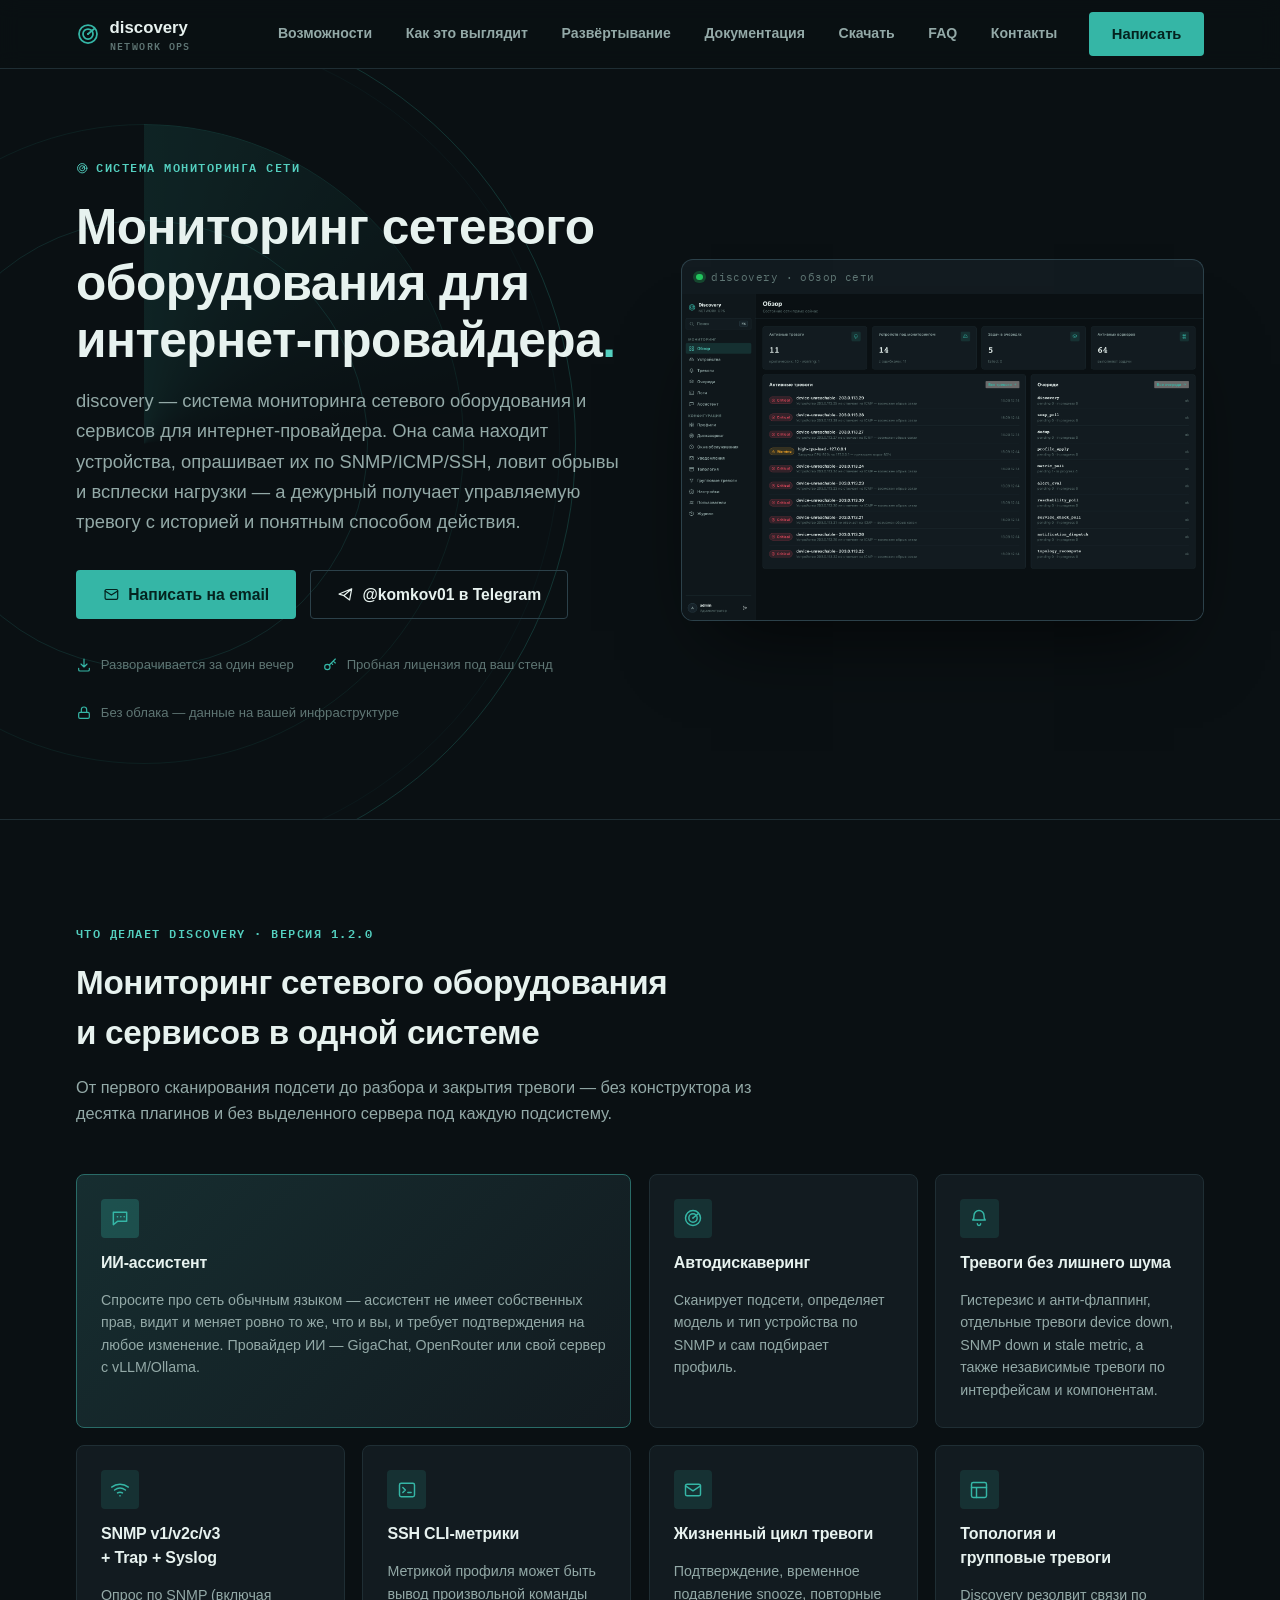
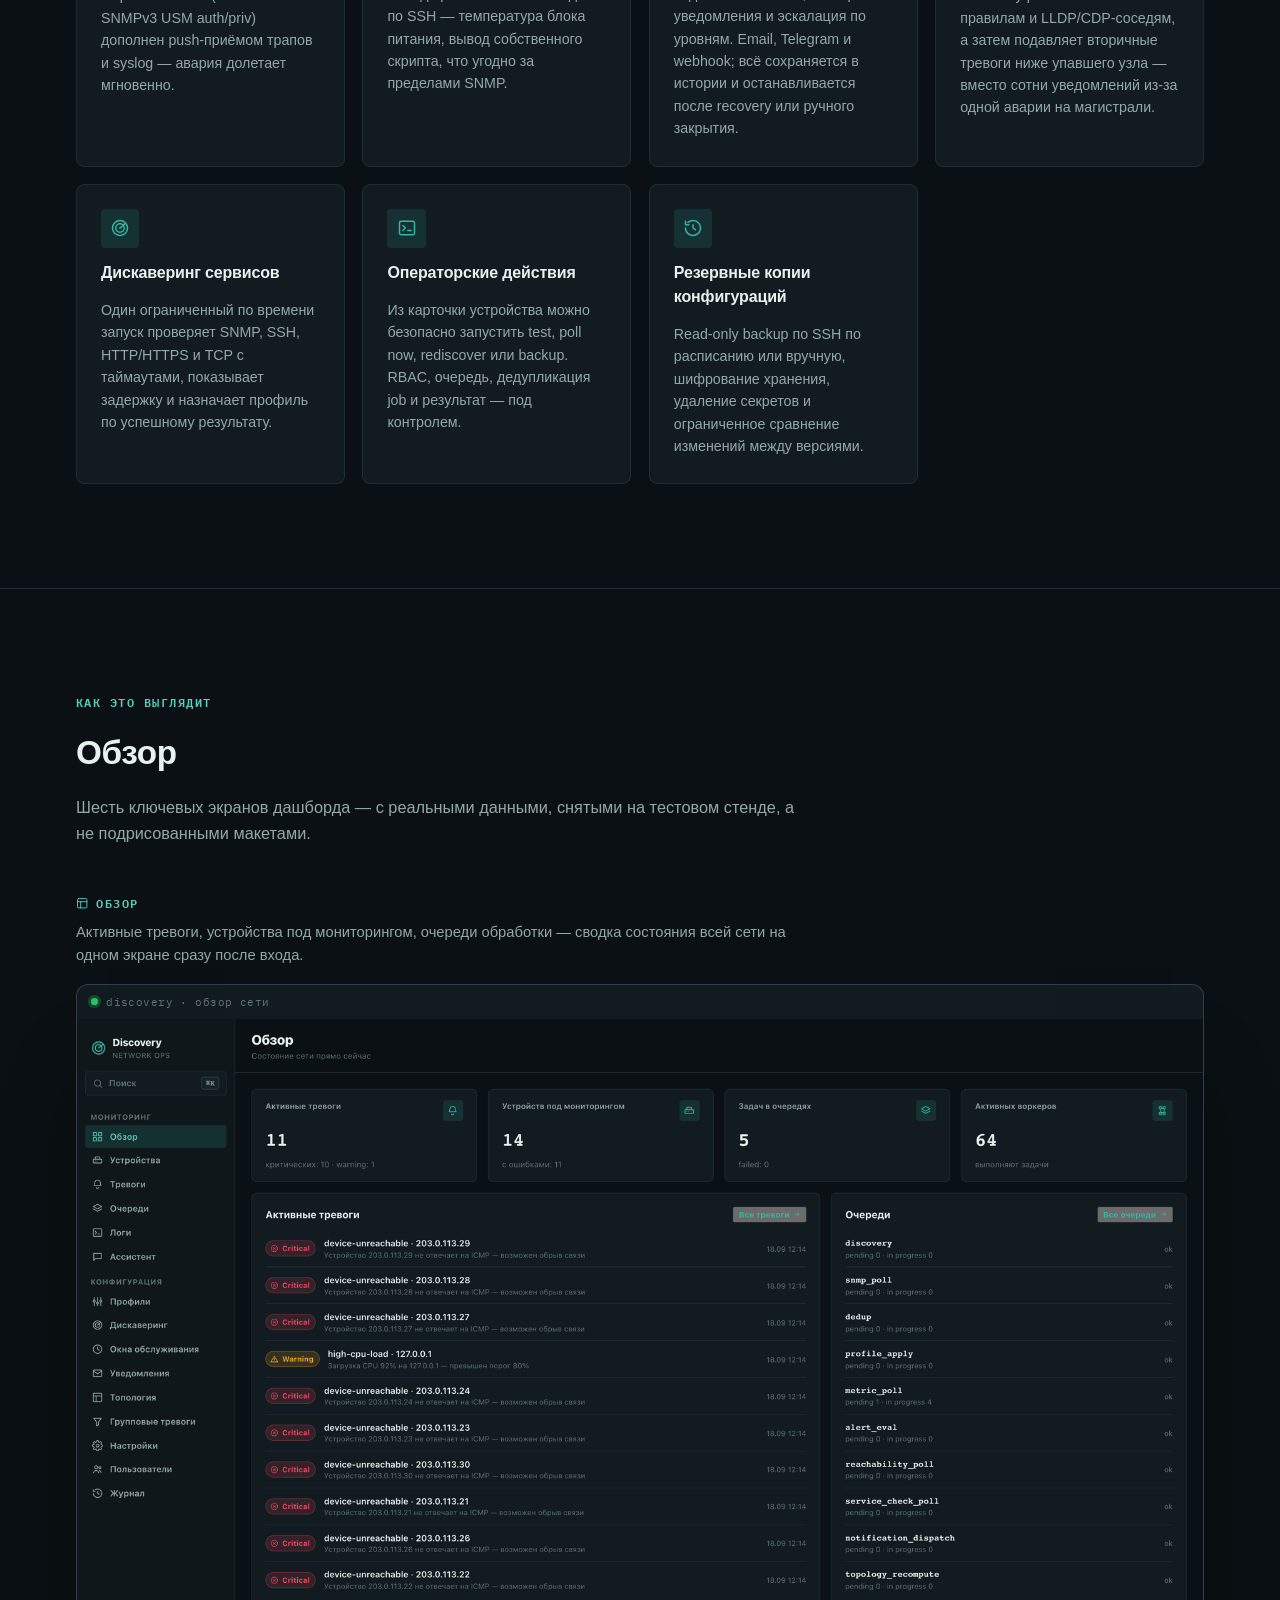
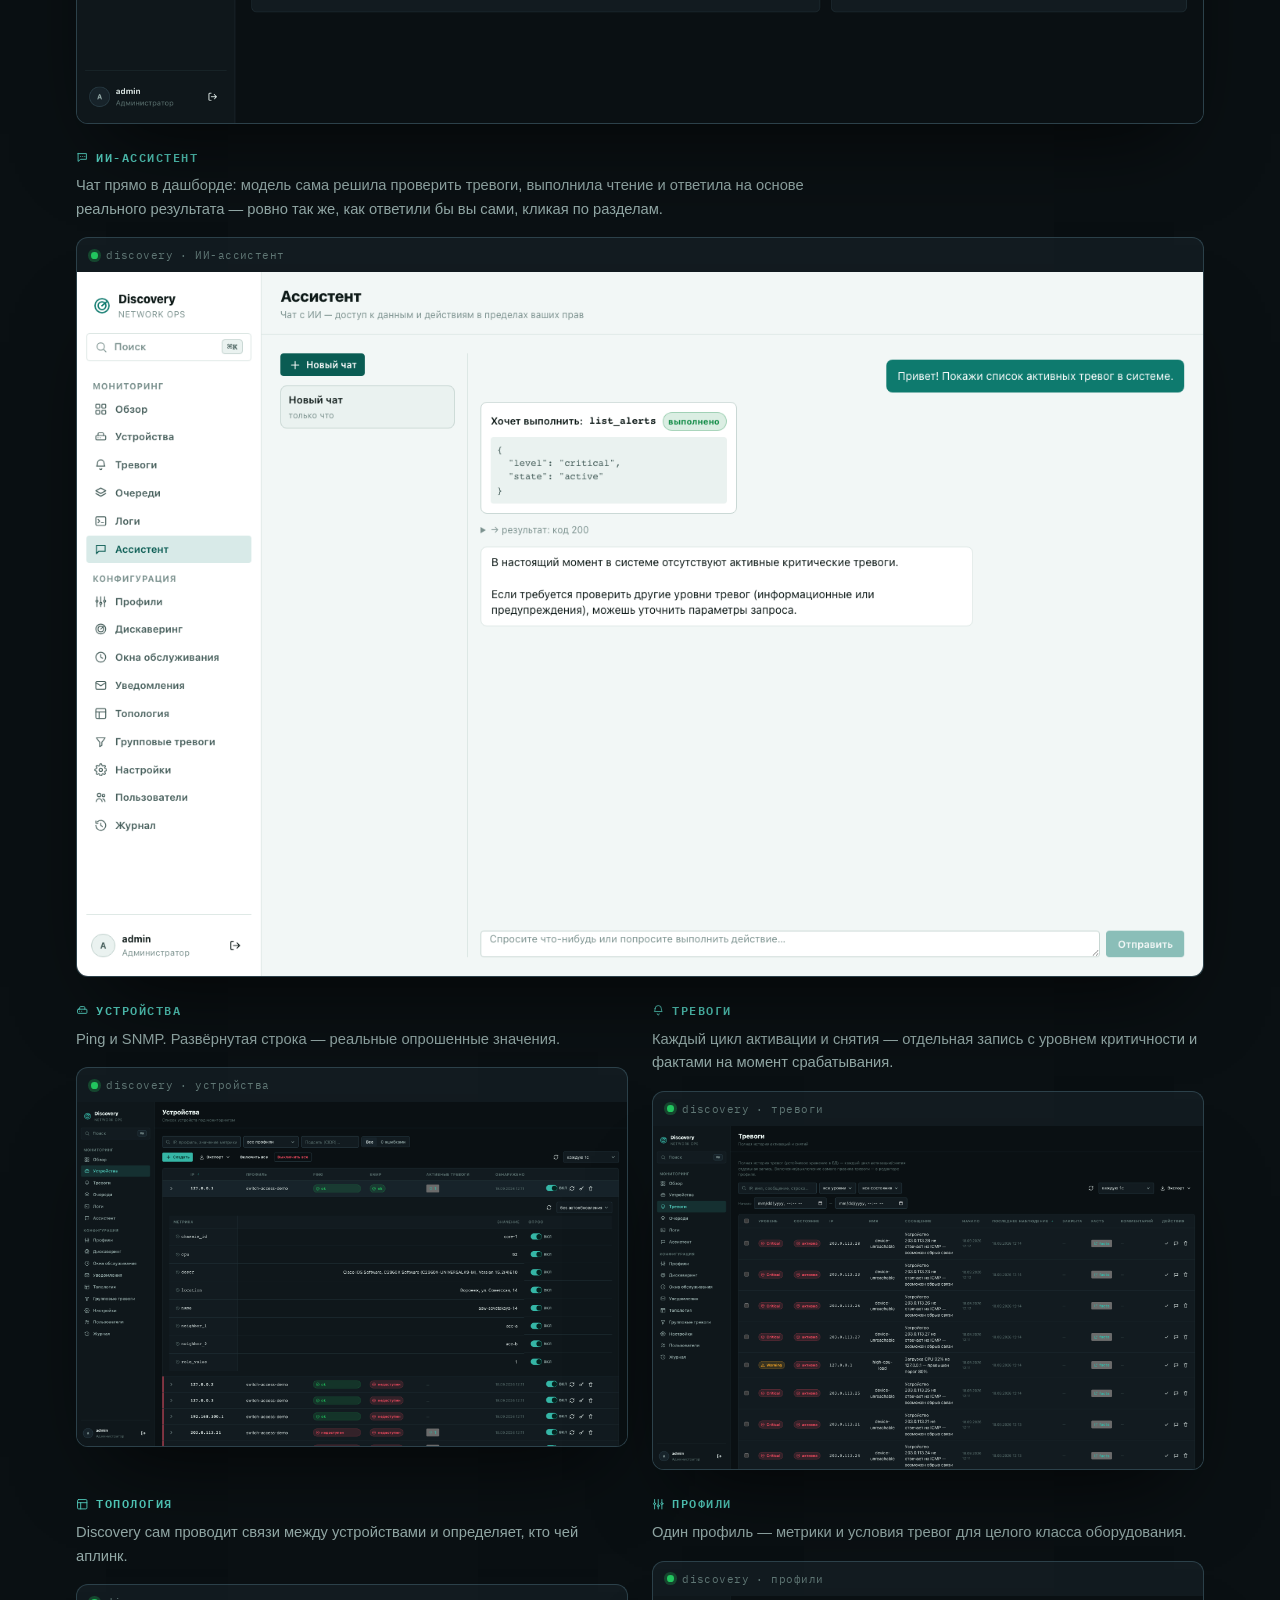
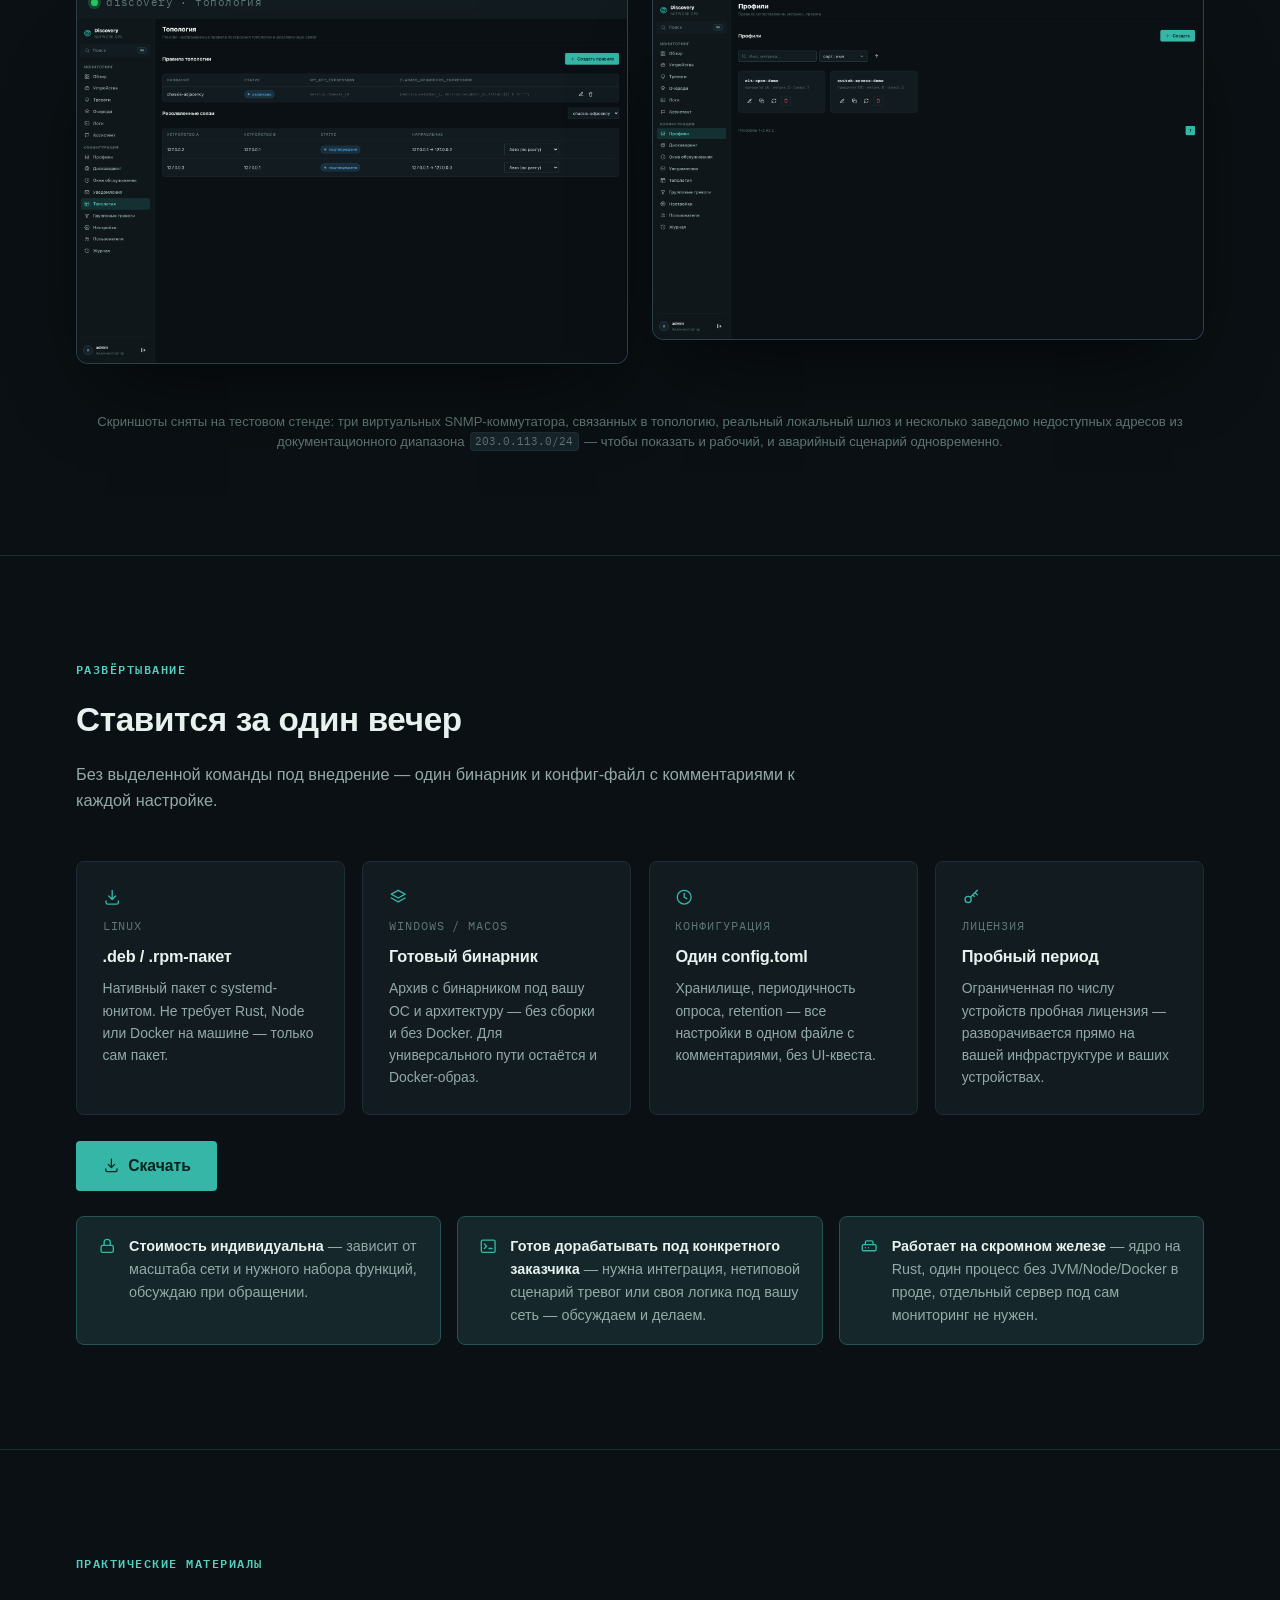
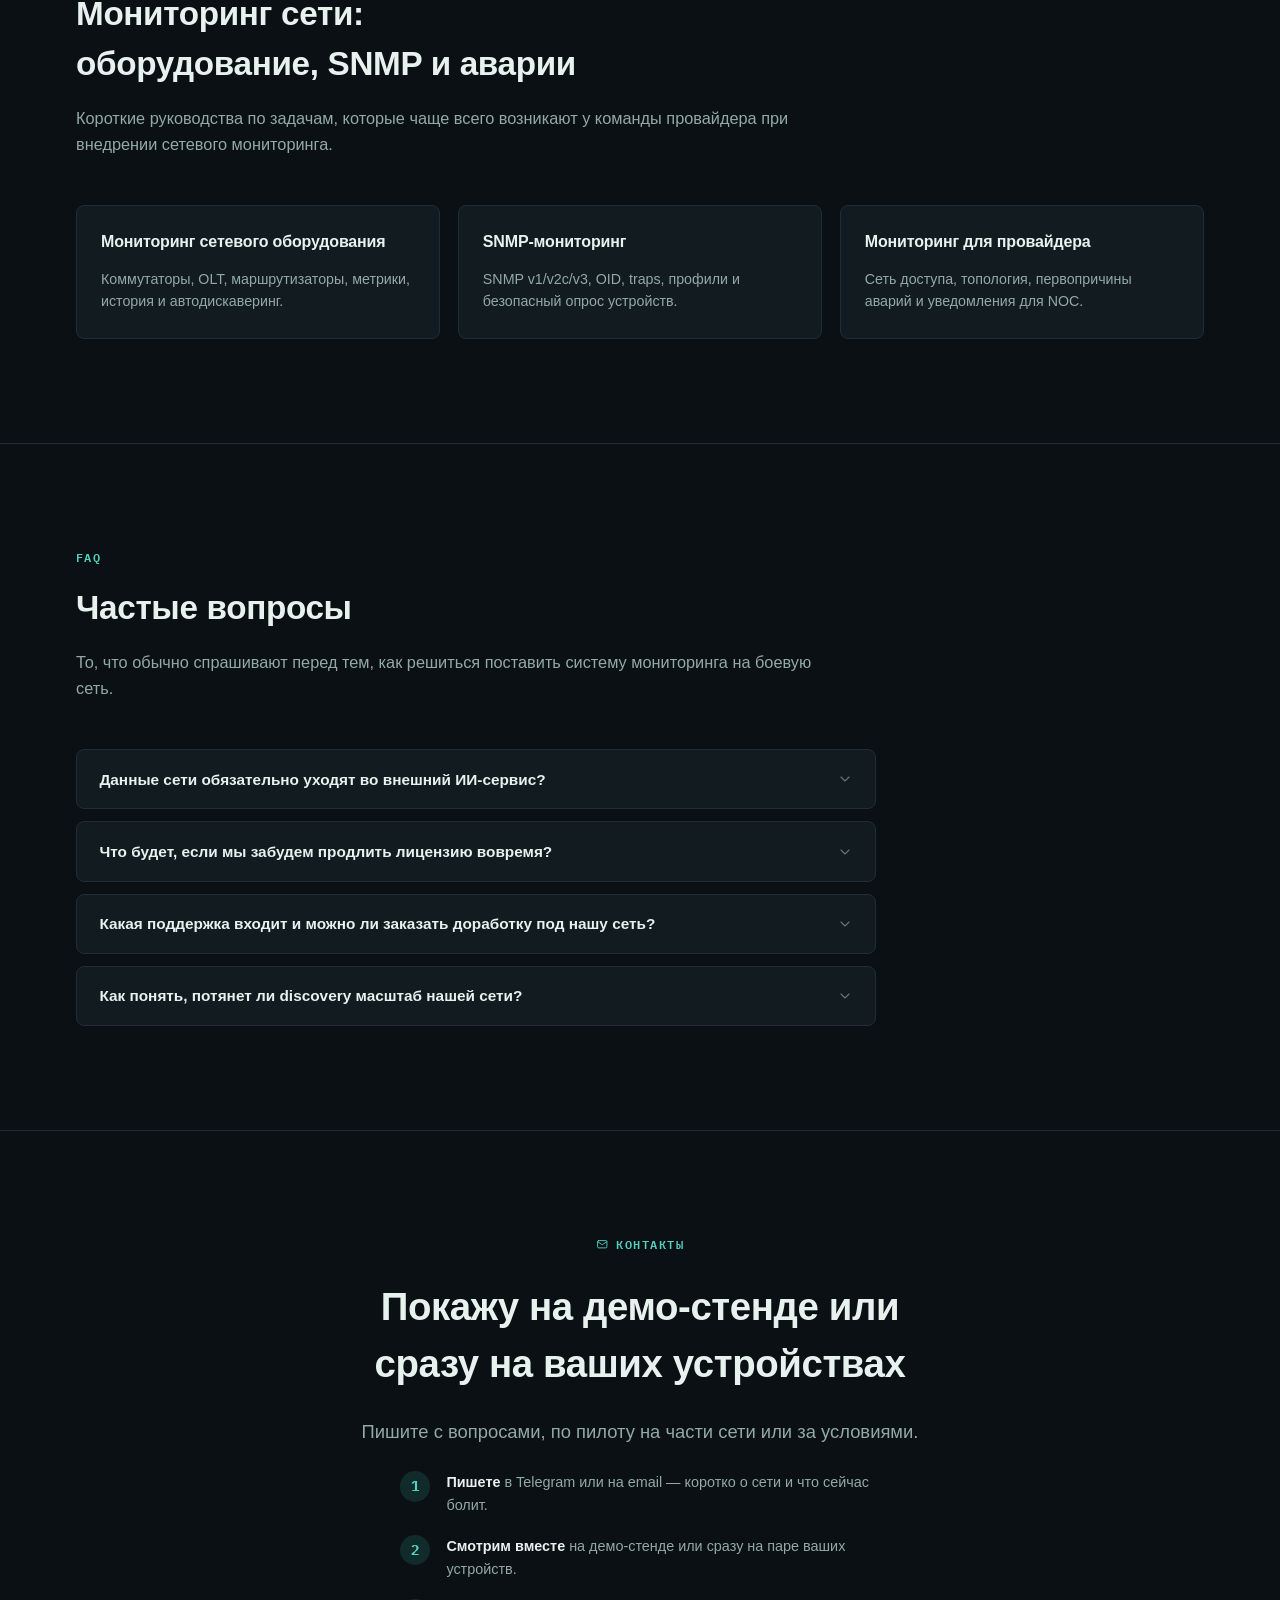
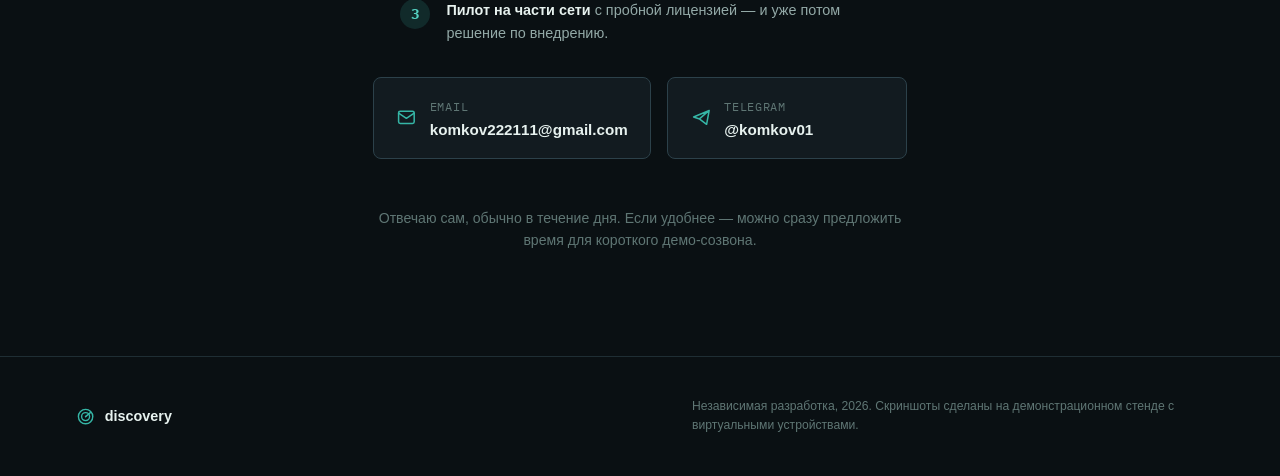
==== commit cf233061: "seo: add search landing pages and static guides" ====
--- a/index.html
+++ b/index.html
@@ -311,6 +311,21 @@
     </div>
   </section>
 
+  <section id="guides">
+    <div class="wrap">
+      <div class="section-head">
+        <span class="eyebrow">Практические материалы</span>
+        <h2>Мониторинг сети: оборудование, SNMP и аварии</h2>
+        <p>Короткие руководства по задачам, которые чаще всего возникают у команды провайдера при внедрении сетевого мониторинга.</p>
+      </div>
+      <div class="feature-grid">
+        <a class="feature-card" href="monitoring-setevogo-oborudovaniya.html"><h3>Мониторинг сетевого оборудования</h3><p>Коммутаторы, OLT, маршрутизаторы, метрики, история и автодискаверинг.</p></a>
+        <a class="feature-card" href="snmp-monitoring.html"><h3>SNMP-мониторинг</h3><p>SNMP v1/v2c/v3, OID, traps, профили и безопасный опрос устройств.</p></a>
+        <a class="feature-card" href="monitoring-dlya-provaydera.html"><h3>Мониторинг для провайдера</h3><p>Сеть доступа, топология, первопричины аварий и уведомления для NOC.</p></a>
+      </div>
+    </div>
+  </section>
+
   <section id="faq">
     <div class="wrap">
       <div class="section-head">
